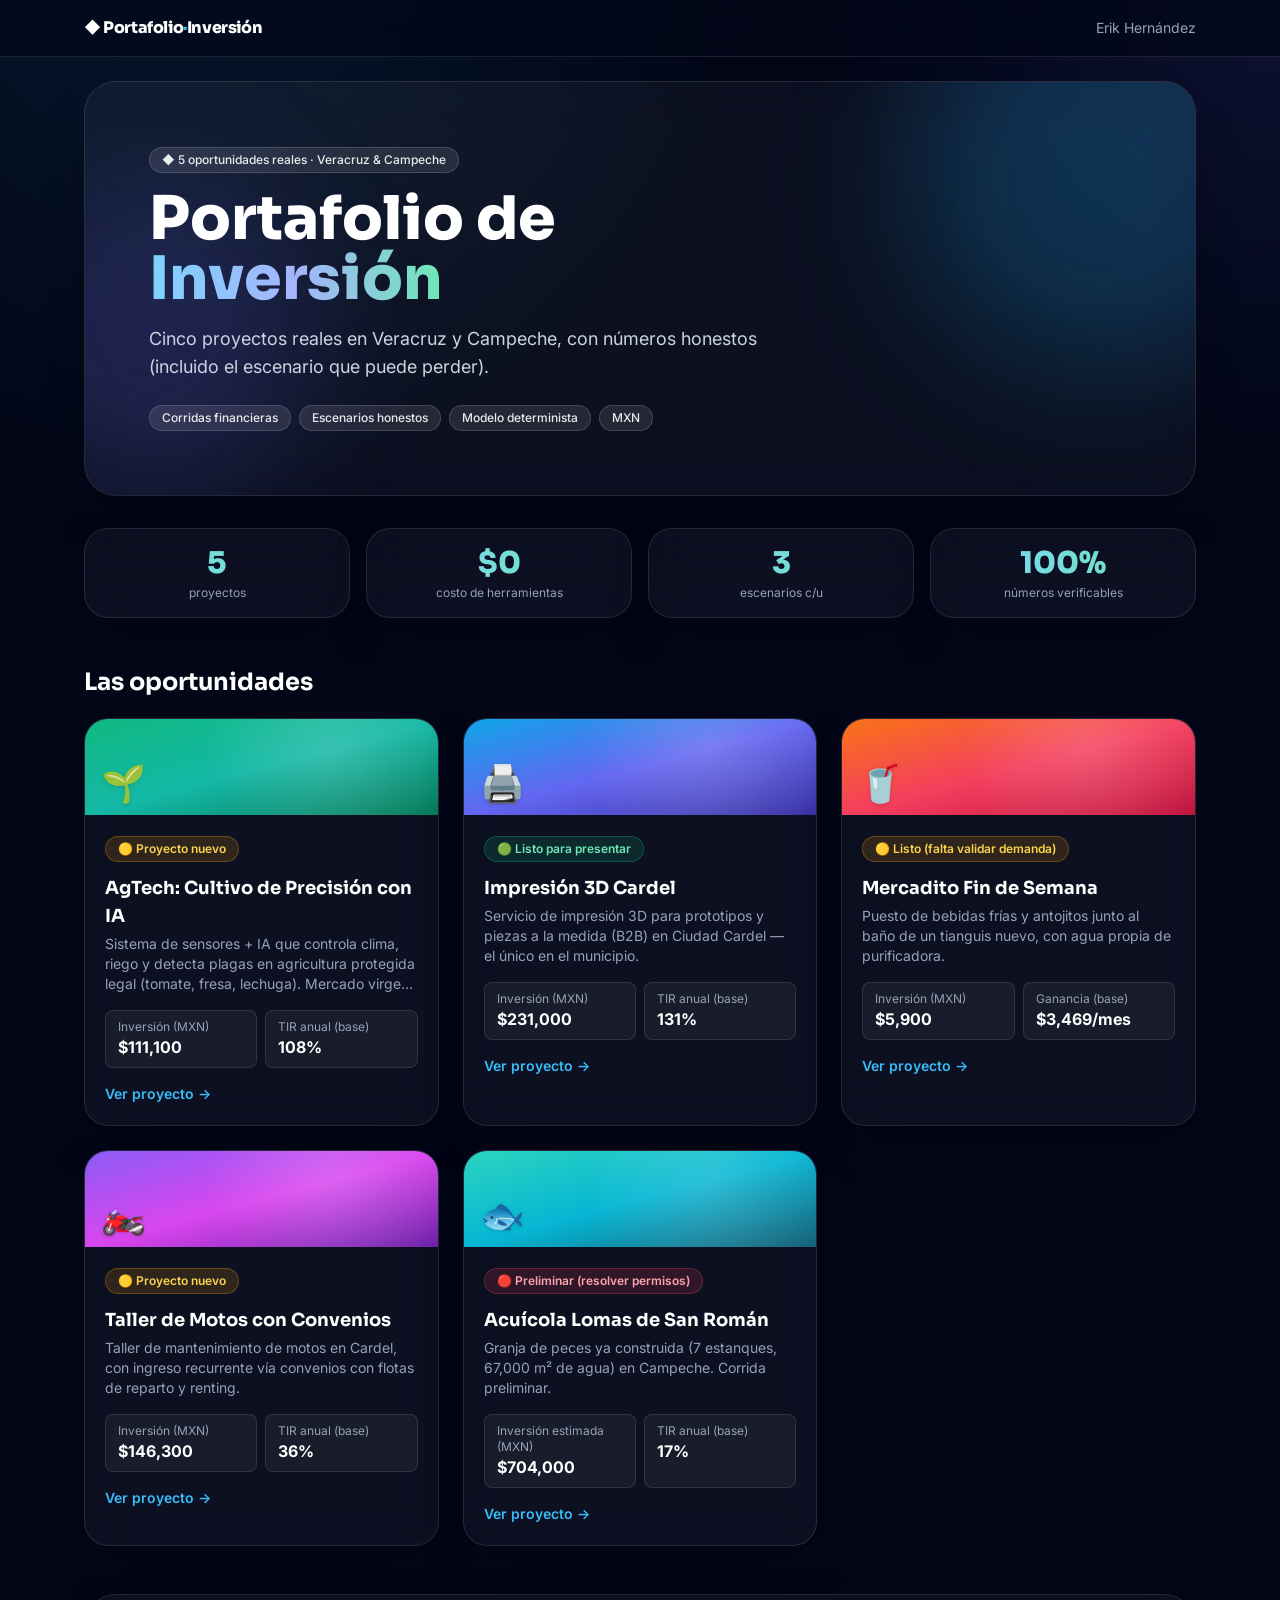
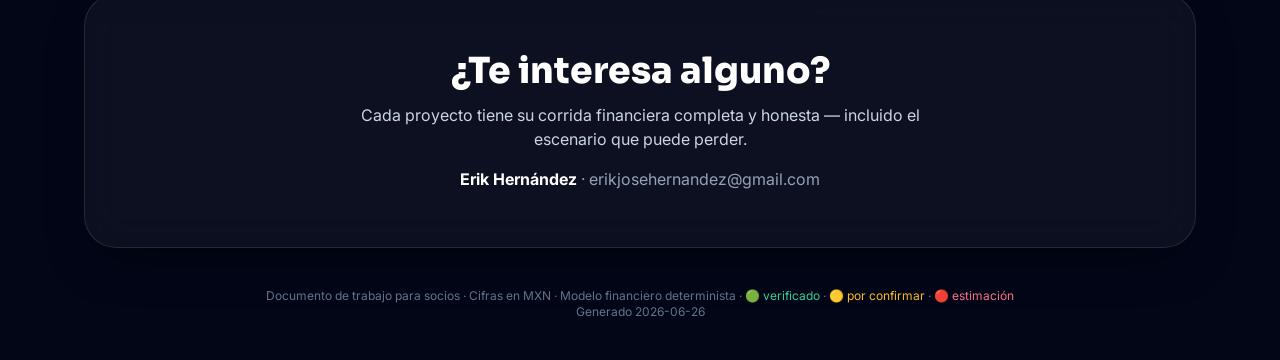
==== index.html @ 4c861d0f "Rediseño oscuro premium con Tailwind CSS: glassmorphism, gradientes, gráficas re-estilizadas Co-Auth" ====
<!DOCTYPE html><html lang="es"><head>
<meta charset="UTF-8"><meta name="viewport" content="width=device-width, initial-scale=1.0">
<title>Portafolio de Inversión · Erik Hernández</title><link rel="preconnect" href="https://fonts.googleapis.com"><link rel="preconnect" href="https://fonts.gstatic.com" crossorigin><link href="https://fonts.googleapis.com/css2?family=Inter:wght@400;500;600;700&family=Sora:wght@600;700;800&display=swap" rel="stylesheet">
<link rel="stylesheet" href="assets/tw.css">
</head><body class="min-h-screen"><header class="sticky top-0 z-30 backdrop-blur-xl bg-slate-950/70 border-b border-white/10">
  <div class="max-w-6xl mx-auto px-5 h-14 flex items-center justify-between">
    <a href="index.html" class="font-display font-extrabold text-white tracking-tight">◆ Portafolio<span class="text-sky-400">·</span>Inversión</a>
    <a href="index.html" class="text-sm text-slate-400 hover:text-white transition">Erik Hernández</a>
  </div></header><main class="max-w-6xl mx-auto px-5"><section class="relative overflow-hidden rounded-[2rem] mt-6 p-10 md:p-16 glass shadow-card">
  <div class="absolute -right-24 -top-24 w-96 h-96 rounded-full bg-sky-500/20 blur-3xl"></div>
  <div class="absolute -left-24 bottom-0 w-80 h-80 rounded-full bg-indigo-500/20 blur-3xl"></div>
  <div class="relative max-w-3xl">
    <span class="chip">◆ 5 oportunidades reales · Veracruz & Campeche</span>
    <h1 class="text-4xl md:text-6xl font-extrabold text-white mt-4 leading-[1.05]">Portafolio de<br>
      <span class="grad-text bg-gradient-to-r from-sky-300 via-indigo-300 to-emerald-300">Inversión</span></h1>
    <p class="text-slate-300 text-lg mt-4 max-w-2xl">Cinco proyectos reales en Veracruz y Campeche, con números honestos (incluido el escenario que puede perder).</p>
    <div class="mt-6 flex flex-wrap gap-2">
      <span class="chip">Corridas financieras</span><span class="chip">Escenarios honestos</span>
      <span class="chip">Modelo determinista</span><span class="chip">MXN</span></div>
  </div></section><div class="grid grid-cols-2 md:grid-cols-4 gap-4 mt-8">
  <div class="card px-5 py-4 text-center"><div class="text-3xl font-display font-extrabold grad-text bg-gradient-to-r from-sky-300 to-emerald-300">5</div><div class="text-xs text-slate-400 mt-1">proyectos</div></div><div class="card px-5 py-4 text-center"><div class="text-3xl font-display font-extrabold grad-text bg-gradient-to-r from-sky-300 to-emerald-300">$0</div><div class="text-xs text-slate-400 mt-1">costo de herramientas</div></div>
  <div class="card px-5 py-4 text-center"><div class="text-3xl font-display font-extrabold grad-text bg-gradient-to-r from-sky-300 to-emerald-300">3</div><div class="text-xs text-slate-400 mt-1">escenarios c/u</div></div><div class="card px-5 py-4 text-center"><div class="text-3xl font-display font-extrabold grad-text bg-gradient-to-r from-sky-300 to-emerald-300">100%</div><div class="text-xs text-slate-400 mt-1">números verificables</div></div></div><h2 class="text-2xl font-bold text-white mt-12 mb-5">Las oportunidades</h2><div class="grid md:grid-cols-2 lg:grid-cols-3 gap-6"><a href="html/agtech-cultivo-ia.html" class="group card overflow-hidden hover:-translate-y-1 hover:shadow-glow transition duration-200">
  <div class="h-24 bg-gradient-to-br from-emerald-500 via-teal-500 to-emerald-700 relative">
    <div class="absolute inset-0 opacity-30" style="background:radial-gradient(circle at 70% 30%,rgba(255,255,255,.5),transparent 50%)"></div>
    <div class="absolute bottom-3 left-4 text-4xl drop-shadow">🌱</div></div>
  <div class="p-5">
    <span class="badge b-yellow">🟡 Proyecto nuevo</span>
    <h3 class="text-lg font-bold text-white mt-3 group-hover:text-sky-300 transition">AgTech: Cultivo de Precisión con IA</h3>
    <p class="text-sm text-slate-400 mt-1 line-clamp-3">Sistema de sensores + IA que controla clima, riego y detecta plagas en agricultura protegida legal (tomate, fresa, lechuga). Mercado virgen en Veracruz.</p>
    <div class="grid grid-cols-2 gap-2 mt-4"><div class="rounded-lg bg-white/5 border border-white/10 px-3 py-2"><div class="text-xs text-slate-400">Inversión (MXN)</div><div class="font-bold text-white">$111,100</div></div><div class="rounded-lg bg-white/5 border border-white/10 px-3 py-2"><div class="text-xs text-slate-400">TIR anual (base)</div><div class="font-bold text-white">108%</div></div></div>
    <div class="mt-4 text-sky-400 text-sm font-semibold group-hover:translate-x-1 transition inline-block">Ver proyecto →</div>
  </div></a><a href="html/impresion-3d.html" class="group card overflow-hidden hover:-translate-y-1 hover:shadow-glow transition duration-200">
  <div class="h-24 bg-gradient-to-br from-sky-500 via-indigo-500 to-indigo-800 relative">
    <div class="absolute inset-0 opacity-30" style="background:radial-gradient(circle at 70% 30%,rgba(255,255,255,.5),transparent 50%)"></div>
    <div class="absolute bottom-3 left-4 text-4xl drop-shadow">🖨️</div></div>
  <div class="p-5">
    <span class="badge b-green">🟢 Listo para presentar</span>
    <h3 class="text-lg font-bold text-white mt-3 group-hover:text-sky-300 transition">Impresión 3D Cardel</h3>
    <p class="text-sm text-slate-400 mt-1 line-clamp-3">Servicio de impresión 3D para prototipos y piezas a la medida (B2B) en Ciudad Cardel — el único en el municipio.</p>
    <div class="grid grid-cols-2 gap-2 mt-4"><div class="rounded-lg bg-white/5 border border-white/10 px-3 py-2"><div class="text-xs text-slate-400">Inversión (MXN)</div><div class="font-bold text-white">$231,000</div></div><div class="rounded-lg bg-white/5 border border-white/10 px-3 py-2"><div class="text-xs text-slate-400">TIR anual (base)</div><div class="font-bold text-white">131%</div></div></div>
    <div class="mt-4 text-sky-400 text-sm font-semibold group-hover:translate-x-1 transition inline-block">Ver proyecto →</div>
  </div></a><a href="html/mercadito.html" class="group card overflow-hidden hover:-translate-y-1 hover:shadow-glow transition duration-200">
  <div class="h-24 bg-gradient-to-br from-orange-500 via-rose-500 to-rose-700 relative">
    <div class="absolute inset-0 opacity-30" style="background:radial-gradient(circle at 70% 30%,rgba(255,255,255,.5),transparent 50%)"></div>
    <div class="absolute bottom-3 left-4 text-4xl drop-shadow">🥤</div></div>
  <div class="p-5">
    <span class="badge b-yellow">🟡 Listo (falta validar demanda)</span>
    <h3 class="text-lg font-bold text-white mt-3 group-hover:text-sky-300 transition">Mercadito Fin de Semana</h3>
    <p class="text-sm text-slate-400 mt-1 line-clamp-3">Puesto de bebidas frías y antojitos junto al baño de un tianguis nuevo, con agua propia de purificadora.</p>
    <div class="grid grid-cols-2 gap-2 mt-4"><div class="rounded-lg bg-white/5 border border-white/10 px-3 py-2"><div class="text-xs text-slate-400">Inversión (MXN)</div><div class="font-bold text-white">$5,900</div></div><div class="rounded-lg bg-white/5 border border-white/10 px-3 py-2"><div class="text-xs text-slate-400">Ganancia (base)</div><div class="font-bold text-white">$3,469/mes</div></div></div>
    <div class="mt-4 text-sky-400 text-sm font-semibold group-hover:translate-x-1 transition inline-block">Ver proyecto →</div>
  </div></a><a href="html/taller-motos.html" class="group card overflow-hidden hover:-translate-y-1 hover:shadow-glow transition duration-200">
  <div class="h-24 bg-gradient-to-br from-violet-500 via-fuchsia-500 to-purple-800 relative">
    <div class="absolute inset-0 opacity-30" style="background:radial-gradient(circle at 70% 30%,rgba(255,255,255,.5),transparent 50%)"></div>
    <div class="absolute bottom-3 left-4 text-4xl drop-shadow">🏍️</div></div>
  <div class="p-5">
    <span class="badge b-yellow">🟡 Proyecto nuevo</span>
    <h3 class="text-lg font-bold text-white mt-3 group-hover:text-sky-300 transition">Taller de Motos con Convenios</h3>
    <p class="text-sm text-slate-400 mt-1 line-clamp-3">Taller de mantenimiento de motos en Cardel, con ingreso recurrente vía convenios con flotas de reparto y renting.</p>
    <div class="grid grid-cols-2 gap-2 mt-4"><div class="rounded-lg bg-white/5 border border-white/10 px-3 py-2"><div class="text-xs text-slate-400">Inversión (MXN)</div><div class="font-bold text-white">$146,300</div></div><div class="rounded-lg bg-white/5 border border-white/10 px-3 py-2"><div class="text-xs text-slate-400">TIR anual (base)</div><div class="font-bold text-white">36%</div></div></div>
    <div class="mt-4 text-sky-400 text-sm font-semibold group-hover:translate-x-1 transition inline-block">Ver proyecto →</div>
  </div></a><a href="html/acuicola.html" class="group card overflow-hidden hover:-translate-y-1 hover:shadow-glow transition duration-200">
  <div class="h-24 bg-gradient-to-br from-teal-400 via-cyan-500 to-cyan-800 relative">
    <div class="absolute inset-0 opacity-30" style="background:radial-gradient(circle at 70% 30%,rgba(255,255,255,.5),transparent 50%)"></div>
    <div class="absolute bottom-3 left-4 text-4xl drop-shadow">🐟</div></div>
  <div class="p-5">
    <span class="badge b-red">🔴 Preliminar (resolver permisos)</span>
    <h3 class="text-lg font-bold text-white mt-3 group-hover:text-sky-300 transition">Acuícola Lomas de San Román</h3>
    <p class="text-sm text-slate-400 mt-1 line-clamp-3">Granja de peces ya construida (7 estanques, 67,000 m² de agua) en Campeche. Corrida preliminar.</p>
    <div class="grid grid-cols-2 gap-2 mt-4"><div class="rounded-lg bg-white/5 border border-white/10 px-3 py-2"><div class="text-xs text-slate-400">Inversión estimada (MXN)</div><div class="font-bold text-white">$704,000</div></div><div class="rounded-lg bg-white/5 border border-white/10 px-3 py-2"><div class="text-xs text-slate-400">TIR anual (base)</div><div class="font-bold text-white">17%</div></div></div>
    <div class="mt-4 text-sky-400 text-sm font-semibold group-hover:translate-x-1 transition inline-block">Ver proyecto →</div>
  </div></a></div><section class="rounded-[2rem] mt-12 p-10 md:p-14 text-center glass shadow-card">
  <h2 class="text-2xl md:text-4xl font-extrabold text-white">¿Te interesa alguno?</h2>
  <p class="text-slate-300 mt-3 max-w-xl mx-auto">Cada proyecto tiene su corrida financiera completa y honesta — incluido el escenario que puede perder.</p>
  <p class="text-slate-400 mt-4"><b class="text-white">Erik Hernández</b> · erikjosehernandez@gmail.com</p></section></main><footer class="max-w-6xl mx-auto px-5 py-10 text-center text-xs text-slate-500">
  Documento de trabajo para socios · Cifras en MXN · Modelo financiero determinista ·
  <span class="text-emerald-400">🟢 verificado</span> · <span class="text-amber-400">🟡 por confirmar</span> ·
  <span class="text-rose-400">🔴 estimación</span><br>Generado 2026-06-26</footer></body></html>
---- assets/tw.css ----
*,:after,:before{--tw-border-spacing-x:0;--tw-border-spacing-y:0;--tw-translate-x:0;--tw-translate-y:0;--tw-rotate:0;--tw-skew-x:0;--tw-skew-y:0;--tw-scale-x:1;--tw-scale-y:1;--tw-pan-x: ;--tw-pan-y: ;--tw-pinch-zoom: ;--tw-scroll-snap-strictness:proximity;--tw-gradient-from-position: ;--tw-gradient-via-position: ;--tw-gradient-to-position: ;--tw-ordinal: ;--tw-slashed-zero: ;--tw-numeric-figure: ;--tw-numeric-spacing: ;--tw-numeric-fraction: ;--tw-ring-inset: ;--tw-ring-offset-width:0px;--tw-ring-offset-color:#fff;--tw-ring-color:rgba(59,130,246,.5);--tw-ring-offset-shadow:0 0 #0000;--tw-ring-shadow:0 0 #0000;--tw-shadow:0 0 #0000;--tw-shadow-colored:0 0 #0000;--tw-blur: ;--tw-brightness: ;--tw-contrast: ;--tw-grayscale: ;--tw-hue-rotate: ;--tw-invert: ;--tw-saturate: ;--tw-sepia: ;--tw-drop-shadow: ;--tw-backdrop-blur: ;--tw-backdrop-brightness: ;--tw-backdrop-contrast: ;--tw-backdrop-grayscale: ;--tw-backdrop-hue-rotate: ;--tw-backdrop-invert: ;--tw-backdrop-opacity: ;--tw-backdrop-saturate: ;--tw-backdrop-sepia: ;--tw-contain-size: ;--tw-contain-layout: ;--tw-contain-paint: ;--tw-contain-style: }::backdrop{--tw-border-spacing-x:0;--tw-border-spacing-y:0;--tw-translate-x:0;--tw-translate-y:0;--tw-rotate:0;--tw-skew-x:0;--tw-skew-y:0;--tw-scale-x:1;--tw-scale-y:1;--tw-pan-x: ;--tw-pan-y: ;--tw-pinch-zoom: ;--tw-scroll-snap-strictness:proximity;--tw-gradient-from-position: ;--tw-gradient-via-position: ;--tw-gradient-to-position: ;--tw-ordinal: ;--tw-slashed-zero: ;--tw-numeric-figure: ;--tw-numeric-spacing: ;--tw-numeric-fraction: ;--tw-ring-inset: ;--tw-ring-offset-width:0px;--tw-ring-offset-color:#fff;--tw-ring-color:rgba(59,130,246,.5);--tw-ring-offset-shadow:0 0 #0000;--tw-ring-shadow:0 0 #0000;--tw-shadow:0 0 #0000;--tw-shadow-colored:0 0 #0000;--tw-blur: ;--tw-brightness: ;--tw-contrast: ;--tw-grayscale: ;--tw-hue-rotate: ;--tw-invert: ;--tw-saturate: ;--tw-sepia: ;--tw-drop-shadow: ;--tw-backdrop-blur: ;--tw-backdrop-brightness: ;--tw-backdrop-contrast: ;--tw-backdrop-grayscale: ;--tw-backdrop-hue-rotate: ;--tw-backdrop-invert: ;--tw-backdrop-opacity: ;--tw-backdrop-saturate: ;--tw-backdrop-sepia: ;--tw-contain-size: ;--tw-contain-layout: ;--tw-contain-paint: ;--tw-contain-style: }/*! tailwindcss v3.4.17 | MIT License | https://tailwindcss.com*/*,:after,:before{box-sizing:border-box;border:0 solid #e5e7eb}:after,:before{--tw-content:""}:host,html{line-height:1.5;-webkit-text-size-adjust:100%;-moz-tab-size:4;-o-tab-size:4;tab-size:4;font-family:Inter,system-ui,sans-serif;font-feature-settings:normal;font-variation-settings:normal;-webkit-tap-highlight-color:transparent}body{margin:0;line-height:inherit}hr{height:0;color:inherit;border-top-width:1px}abbr:where([title]){-webkit-text-decoration:underline dotted;text-decoration:underline dotted}h1,h2,h3,h4,h5,h6{font-size:inherit;font-weight:inherit}a{color:inherit;text-decoration:inherit}b,strong{font-weight:bolder}code,kbd,pre,samp{font-family:ui-monospace,SFMono-Regular,Menlo,Monaco,Consolas,Liberation Mono,Courier New,monospace;font-feature-settings:normal;font-variation-settings:normal;font-size:1em}small{font-size:80%}sub,sup{font-size:75%;line-height:0;position:relative;vertical-align:baseline}sub{bottom:-.25em}sup{top:-.5em}table{text-indent:0;border-color:inherit;border-collapse:collapse}button,input,optgroup,select,textarea{font-family:inherit;font-feature-settings:inherit;font-variation-settings:inherit;font-size:100%;font-weight:inherit;line-height:inherit;letter-spacing:inherit;color:inherit;margin:0;padding:0}button,select{text-transform:none}button,input:where([type=button]),input:where([type=reset]),input:where([type=submit]){-webkit-appearance:button;background-color:transparent;background-image:none}:-moz-focusring{outline:auto}:-moz-ui-invalid{box-shadow:none}progress{vertical-align:baseline}::-webkit-inner-spin-button,::-webkit-outer-spin-button{height:auto}[type=search]{-webkit-appearance:textfield;outline-offset:-2px}::-webkit-search-decoration{-webkit-appearance:none}::-webkit-file-upload-button{-webkit-appearance:button;font:inherit}summary{display:list-item}blockquote,dd,dl,figure,h1,h2,h3,h4,h5,h6,hr,p,pre{margin:0}fieldset{margin:0}fieldset,legend{padding:0}menu,ol,ul{list-style:none;margin:0;padding:0}dialog{padding:0}textarea{resize:vertical}input::-moz-placeholder,textarea::-moz-placeholder{opacity:1;color:#9ca3af}input::placeholder,textarea::placeholder{opacity:1;color:#9ca3af}[role=button],button{cursor:pointer}:disabled{cursor:default}audio,canvas,embed,iframe,img,object,svg,video{display:block;vertical-align:middle}img,video{max-width:100%;height:auto}[hidden]:where(:not([hidden=until-found])){display:none}html{scroll-behavior:smooth}body{--tw-bg-opacity:1;background-color:rgb(2 6 23/var(--tw-bg-opacity,1));color:rgb(203 213 225/var(--tw-text-opacity,1));-webkit-font-smoothing:antialiased;-moz-osx-font-smoothing:grayscale;background-image:radial-gradient(60rem 60rem at 15% -10%,rgba(56,189,248,.1),transparent 60%),radial-gradient(50rem 50rem at 100% 0,rgba(99,102,241,.12),transparent 55%);background-attachment:fixed}body,h1,h2,h3,h4{--tw-text-opacity:1}h1,h2,h3,h4{font-family:Sora,Inter,sans-serif;color:rgb(255 255 255/var(--tw-text-opacity,1))}::-moz-selection{background-color:rgba(14,165,233,.3)}::selection{background-color:rgba(14,165,233,.3)}.card,.glass{background-color:hsla(0,0%,100%,.045);border:1px solid hsla(0,0%,100%,.1);-webkit-backdrop-filter:blur(22px);backdrop-filter:blur(22px)}.card{border-radius:1.5rem;box-shadow:0 20px 50px -20px rgba(0,0,0,.55)}.grad-text{-webkit-background-clip:text;background-clip:text;color:transparent}.badge{display:inline-flex;align-items:center;gap:.25rem;border-radius:9999px;border-width:1px;padding:.25rem .75rem;font-size:.75rem;line-height:1rem;font-weight:600}.b-green{border-color:rgba(16,185,129,.3);background-color:rgba(16,185,129,.15);--tw-text-opacity:1;color:rgb(110 231 183/var(--tw-text-opacity,1))}.b-yellow{border-color:rgba(245,158,11,.3);background-color:rgba(245,158,11,.15);--tw-text-opacity:1;color:rgb(252 211 77/var(--tw-text-opacity,1))}.b-red{border-color:rgba(244,63,94,.3);background-color:rgba(244,63,94,.15);--tw-text-opacity:1;color:rgb(253 164 175/var(--tw-text-opacity,1))}.chip{display:inline-flex;align-items:center;border-radius:9999px;border-width:1px;border-color:hsla(0,0%,100%,.15);background-color:hsla(0,0%,100%,.1);padding:.25rem .75rem;font-size:.75rem;line-height:1rem;font-weight:500;color:hsla(0,0%,100%,.9)}.btn{display:inline-flex;align-items:center;gap:.5rem;border-radius:.75rem;padding:.75rem 1.25rem;font-weight:600;transition-property:color,background-color,border-color,text-decoration-color,fill,stroke,opacity,box-shadow,transform,filter,-webkit-backdrop-filter;transition-property:color,background-color,border-color,text-decoration-color,fill,stroke,opacity,box-shadow,transform,filter,backdrop-filter;transition-property:color,background-color,border-color,text-decoration-color,fill,stroke,opacity,box-shadow,transform,filter,backdrop-filter,-webkit-backdrop-filter;transition-timing-function:cubic-bezier(.4,0,.2,1);transition-duration:.15s}.ptable{width:100%;border-collapse:collapse;font-size:.875rem;line-height:1.25rem}.ptable th{border-bottom-width:1px;border-color:hsla(0,0%,100%,.1);padding:.625rem .75rem;text-align:left;font-weight:600;color:rgba(125,211,252,.8)}.ptable td{border-bottom-width:1px;border-color:hsla(0,0%,100%,.05);padding:.625rem .75rem}.ptable tr:last-child td{border-bottom-width:0}.num{text-align:right;--tw-numeric-spacing:tabular-nums;font-variant-numeric:var(--tw-ordinal) var(--tw-slashed-zero) var(--tw-numeric-figure) var(--tw-numeric-spacing) var(--tw-numeric-fraction)}.rlist li{position:relative;border-bottom:1px;border-color:hsla(0,0%,100%,.1);border-style:dashed;padding-top:.625rem;padding-bottom:.625rem;padding-left:1.5rem}.rlist li:last-child{border-bottom-width:0}.rlist li:before{content:"▸";position:absolute;left:.25rem;font-weight:700;--tw-text-opacity:1;color:rgb(56 189 248/var(--tw-text-opacity,1))}.absolute{position:absolute}.relative{position:relative}.sticky{position:sticky}.inset-0{inset:0}.-left-24{left:-6rem}.-right-16{right:-4rem}.-right-24{right:-6rem}.-top-16{top:-4rem}.-top-24{top:-6rem}.-top-3{top:-.75rem}.bottom-0{bottom:0}.bottom-3{bottom:.75rem}.left-4{left:1rem}.left-5{left:1.25rem}.top-0{top:0}.z-10{z-index:10}.z-30{z-index:30}.mx-auto{margin-left:auto;margin-right:auto}.-mt-6{margin-top:-1.5rem}.mb-2{margin-bottom:.5rem}.mb-5{margin-bottom:1.25rem}.mr-1{margin-right:.25rem}.mt-1{margin-top:.25rem}.mt-12{margin-top:3rem}.mt-2{margin-top:.5rem}.mt-3{margin-top:.75rem}.mt-4{margin-top:1rem}.mt-5{margin-top:1.25rem}.mt-6{margin-top:1.5rem}.mt-8{margin-top:2rem}.line-clamp-3{overflow:hidden;display:-webkit-box;-webkit-box-orient:vertical;-webkit-line-clamp:3}.inline-block{display:inline-block}.flex{display:flex}.table{display:table}.grid{display:grid}.h-1{height:.25rem}.h-1\.5{height:.375rem}.h-14{height:3.5rem}.h-24{height:6rem}.h-6{height:1.5rem}.h-72{height:18rem}.h-8{height:2rem}.h-80{height:20rem}.h-96{height:24rem}.h-auto{height:auto}.min-h-screen{min-height:100vh}.w-1\.5{width:.375rem}.w-3\.5{width:.875rem}.w-72{width:18rem}.w-8{width:2rem}.w-80{width:20rem}.w-96{width:24rem}.w-full{width:100%}.max-w-2xl{max-width:42rem}.max-w-3xl{max-width:48rem}.max-w-5xl{max-width:64rem}.max-w-6xl{max-width:72rem}.max-w-xl{max-width:36rem}@keyframes fadeup{0%{opacity:0;transform:translateY(14px)}to{opacity:1;transform:translateY(0)}}.animate-fadeup{animation:fadeup .6s ease-out both}@keyframes floaty{0%,to{transform:translateY(0)}50%{transform:translateY(-6px)}}.animate-floaty{animation:floaty 6s ease-in-out infinite}.grid-cols-2{grid-template-columns:repeat(2,minmax(0,1fr))}.flex-col{flex-direction:column}.flex-wrap{flex-wrap:wrap}.place-items-center{place-items:center}.items-end{align-items:flex-end}.items-center{align-items:center}.justify-between{justify-content:space-between}.gap-2{gap:.5rem}.gap-3{gap:.75rem}.gap-4{gap:1rem}.gap-5{gap:1.25rem}.gap-6{gap:1.5rem}.space-y-1>:not([hidden])~:not([hidden]){--tw-space-y-reverse:0;margin-top:calc(.25rem*(1 - var(--tw-space-y-reverse)));margin-bottom:calc(.25rem*var(--tw-space-y-reverse))}.overflow-hidden{overflow:hidden}.overflow-x-auto{overflow-x:auto}.rounded{border-radius:.25rem}.rounded-2xl{border-radius:1rem}.rounded-3xl{border-radius:1.5rem}.rounded-\[2rem\]{border-radius:2rem}.rounded-full{border-radius:9999px}.rounded-lg{border-radius:.5rem}.rounded-xl{border-radius:.75rem}.border{border-width:1px}.border-2{border-width:2px}.border-b{border-bottom-width:1px}.border-cyan-400\/60{border-color:rgba(34,211,238,.6)}.border-emerald-500\/25{border-color:rgba(16,185,129,.25)}.border-white\/10{border-color:hsla(0,0%,100%,.1)}.bg-cyan-400\/10{background-color:rgba(34,211,238,.1)}.bg-emerald-500\/10{background-color:rgba(16,185,129,.1)}.bg-indigo-500\/20{background-color:rgba(99,102,241,.2)}.bg-sky-400{--tw-bg-opacity:1;background-color:rgb(56 189 248/var(--tw-bg-opacity,1))}.bg-sky-500{--tw-bg-opacity:1;background-color:rgb(14 165 233/var(--tw-bg-opacity,1))}.bg-sky-500\/20{background-color:rgba(14,165,233,.2)}.bg-slate-950\/70{background-color:rgba(2,6,23,.7)}.bg-white{--tw-bg-opacity:1;background-color:rgb(255 255 255/var(--tw-bg-opacity,1))}.bg-white\/15{background-color:hsla(0,0%,100%,.15)}.bg-white\/5{background-color:hsla(0,0%,100%,.05)}.bg-gradient-to-br{background-image:linear-gradient(to bottom right,var(--tw-gradient-stops))}.bg-gradient-to-r{background-image:linear-gradient(to right,var(--tw-gradient-stops))}.from-emerald-500{--tw-gradient-from:#10b981 var(--tw-gradient-from-position);--tw-gradient-to:rgba(16,185,129,0) var(--tw-gradient-to-position);--tw-gradient-stops:var(--tw-gradient-from),var(--tw-gradient-to)}.from-orange-500{--tw-gradient-from:#f97316 var(--tw-gradient-from-position);--tw-gradient-to:rgba(249,115,22,0) var(--tw-gradient-to-position);--tw-gradient-stops:var(--tw-gradient-from),var(--tw-gradient-to)}.from-sky-300{--tw-gradient-from:#7dd3fc var(--tw-gradient-from-position);--tw-gradient-to:rgba(125,211,252,0) var(--tw-gradient-to-position);--tw-gradient-stops:var(--tw-gradient-from),var(--tw-gradient-to)}.from-sky-500{--tw-gradient-from:#0ea5e9 var(--tw-gradient-from-position);--tw-gradient-to:rgba(14,165,233,0) var(--tw-gradient-to-position);--tw-gradient-stops:var(--tw-gradient-from),var(--tw-gradient-to)}.from-teal-400{--tw-gradient-from:#2dd4bf var(--tw-gradient-from-position);--tw-gradient-to:rgba(45,212,191,0) var(--tw-gradient-to-position);--tw-gradient-stops:var(--tw-gradient-from),var(--tw-gradient-to)}.from-violet-500{--tw-gradient-from:#8b5cf6 var(--tw-gradient-from-position);--tw-gradient-to:rgba(139,92,246,0) var(--tw-gradient-to-position);--tw-gradient-stops:var(--tw-gradient-from),var(--tw-gradient-to)}.from-white{--tw-gradient-from:#fff var(--tw-gradient-from-position);--tw-gradient-to:hsla(0,0%,100%,0) var(--tw-gradient-to-position);--tw-gradient-stops:var(--tw-gradient-from),var(--tw-gradient-to)}.via-cyan-500{--tw-gradient-to:rgba(6,182,212,0) var(--tw-gradient-to-position);--tw-gradient-stops:var(--tw-gradient-from),#06b6d4 var(--tw-gradient-via-position),var(--tw-gradient-to)}.via-fuchsia-500{--tw-gradient-to:rgba(217,70,239,0) var(--tw-gradient-to-position);--tw-gradient-stops:var(--tw-gradient-from),#d946ef var(--tw-gradient-via-position),var(--tw-gradient-to)}.via-indigo-300{--tw-gradient-to:rgba(165,180,252,0) var(--tw-gradient-to-position);--tw-gradient-stops:var(--tw-gradient-from),#a5b4fc var(--tw-gradient-via-position),var(--tw-gradient-to)}.via-indigo-500{--tw-gradient-to:rgba(99,102,241,0) var(--tw-gradient-to-position);--tw-gradient-stops:var(--tw-gradient-from),#6366f1 var(--tw-gradient-via-position),var(--tw-gradient-to)}.via-rose-500{--tw-gradient-to:rgba(244,63,94,0) var(--tw-gradient-to-position);--tw-gradient-stops:var(--tw-gradient-from),#f43f5e var(--tw-gradient-via-position),var(--tw-gradient-to)}.via-teal-500{--tw-gradient-to:rgba(20,184,166,0) var(--tw-gradient-to-position);--tw-gradient-stops:var(--tw-gradient-from),#14b8a6 var(--tw-gradient-via-position),var(--tw-gradient-to)}.to-cyan-800{--tw-gradient-to:#155e75 var(--tw-gradient-to-position)}.to-emerald-300{--tw-gradient-to:#6ee7b7 var(--tw-gradient-to-position)}.to-emerald-700{--tw-gradient-to:#047857 var(--tw-gradient-to-position)}.to-indigo-800{--tw-gradient-to:#3730a3 var(--tw-gradient-to-position)}.to-purple-800{--tw-gradient-to:#6b21a8 var(--tw-gradient-to-position)}.to-rose-700{--tw-gradient-to:#be123c var(--tw-gradient-to-position)}.to-slate-400{--tw-gradient-to:#94a3b8 var(--tw-gradient-to-position)}.p-10{padding:2.5rem}.p-4{padding:1rem}.p-5{padding:1.25rem}.p-6{padding:1.5rem}.p-8{padding:2rem}.px-1{padding-left:.25rem;padding-right:.25rem}.px-3{padding-left:.75rem;padding-right:.75rem}.px-5{padding-left:1.25rem;padding-right:1.25rem}.py-10{padding-top:2.5rem;padding-bottom:2.5rem}.py-2{padding-top:.5rem;padding-bottom:.5rem}.py-4{padding-top:1rem;padding-bottom:1rem}.pb-16{padding-bottom:4rem}.pt-7{padding-top:1.75rem}.text-center{text-align:center}.align-middle{vertical-align:middle}.font-display{font-family:Sora,Inter,sans-serif}.text-2xl{font-size:1.5rem;line-height:2rem}.text-3xl{font-size:1.875rem;line-height:2.25rem}.text-4xl{font-size:2.25rem;line-height:2.5rem}.text-\[10px\]{font-size:10px}.text-lg{font-size:1.125rem;line-height:1.75rem}.text-sm{font-size:.875rem;line-height:1.25rem}.text-xl{font-size:1.25rem;line-height:1.75rem}.text-xs{font-size:.75rem;line-height:1rem}.font-bold{font-weight:700}.font-extrabold{font-weight:800}.font-semibold{font-weight:600}.uppercase{text-transform:uppercase}.leading-\[1\.05\]{line-height:1.05}.leading-relaxed{line-height:1.625}.leading-tight{line-height:1.25}.tracking-\[\.18em\]{letter-spacing:.18em}.tracking-tight{letter-spacing:-.025em}.text-amber-400{--tw-text-opacity:1;color:rgb(251 191 36/var(--tw-text-opacity,1))}.text-cyan-200{--tw-text-opacity:1;color:rgb(165 243 252/var(--tw-text-opacity,1))}.text-cyan-300{--tw-text-opacity:1;color:rgb(103 232 249/var(--tw-text-opacity,1))}.text-emerald-200{--tw-text-opacity:1;color:rgb(167 243 208/var(--tw-text-opacity,1))}.text-emerald-400{--tw-text-opacity:1;color:rgb(52 211 153/var(--tw-text-opacity,1))}.text-rose-400{--tw-text-opacity:1;color:rgb(251 113 133/var(--tw-text-opacity,1))}.text-sky-400{--tw-text-opacity:1;color:rgb(56 189 248/var(--tw-text-opacity,1))}.text-slate-200{--tw-text-opacity:1;color:rgb(226 232 240/var(--tw-text-opacity,1))}.text-slate-300{--tw-text-opacity:1;color:rgb(203 213 225/var(--tw-text-opacity,1))}.text-slate-400{--tw-text-opacity:1;color:rgb(148 163 184/var(--tw-text-opacity,1))}.text-slate-500{--tw-text-opacity:1;color:rgb(100 116 139/var(--tw-text-opacity,1))}.text-slate-900{--tw-text-opacity:1;color:rgb(15 23 42/var(--tw-text-opacity,1))}.text-white{--tw-text-opacity:1;color:rgb(255 255 255/var(--tw-text-opacity,1))}.text-white\/80{color:hsla(0,0%,100%,.8)}.text-white\/90{color:hsla(0,0%,100%,.9)}.opacity-30{opacity:.3}.opacity-80{opacity:.8}.shadow-card{--tw-shadow:0 20px 50px -20px rgba(0,0,0,.6);--tw-shadow-colored:0 20px 50px -20px var(--tw-shadow-color)}.shadow-card,.shadow-glow{box-shadow:var(--tw-ring-offset-shadow,0 0 #0000),var(--tw-ring-shadow,0 0 #0000),var(--tw-shadow)}.shadow-glow{--tw-shadow:0 0 50px -12px rgba(56,189,248,.45);--tw-shadow-colored:0 0 50px -12px var(--tw-shadow-color)}.blur-2xl{--tw-blur:blur(40px)}.blur-2xl,.blur-3xl{filter:var(--tw-blur) var(--tw-brightness) var(--tw-contrast) var(--tw-grayscale) var(--tw-hue-rotate) var(--tw-invert) var(--tw-saturate) var(--tw-sepia) var(--tw-drop-shadow)}.blur-3xl{--tw-blur:blur(64px)}.drop-shadow{--tw-drop-shadow:drop-shadow(0 1px 2px rgba(0,0,0,.1)) drop-shadow(0 1px 1px rgba(0,0,0,.06));filter:var(--tw-blur) var(--tw-brightness) var(--tw-contrast) var(--tw-grayscale) var(--tw-hue-rotate) var(--tw-invert) var(--tw-saturate) var(--tw-sepia) var(--tw-drop-shadow)}.backdrop-blur-xl{--tw-backdrop-blur:blur(24px);-webkit-backdrop-filter:var(--tw-backdrop-blur) var(--tw-backdrop-brightness) var(--tw-backdrop-contrast) var(--tw-backdrop-grayscale) var(--tw-backdrop-hue-rotate) var(--tw-backdrop-invert) var(--tw-backdrop-opacity) var(--tw-backdrop-saturate) var(--tw-backdrop-sepia);backdrop-filter:var(--tw-backdrop-blur) var(--tw-backdrop-brightness) var(--tw-backdrop-contrast) var(--tw-backdrop-grayscale) var(--tw-backdrop-hue-rotate) var(--tw-backdrop-invert) var(--tw-backdrop-opacity) var(--tw-backdrop-saturate) var(--tw-backdrop-sepia)}.transition{transition-property:color,background-color,border-color,text-decoration-color,fill,stroke,opacity,box-shadow,transform,filter,-webkit-backdrop-filter;transition-property:color,background-color,border-color,text-decoration-color,fill,stroke,opacity,box-shadow,transform,filter,backdrop-filter;transition-property:color,background-color,border-color,text-decoration-color,fill,stroke,opacity,box-shadow,transform,filter,backdrop-filter,-webkit-backdrop-filter;transition-timing-function:cubic-bezier(.4,0,.2,1);transition-duration:.15s}.duration-200{transition-duration:.2s}.hover\:-translate-y-1:hover{--tw-translate-y:-0.25rem;transform:translate(var(--tw-translate-x),var(--tw-translate-y)) rotate(var(--tw-rotate)) skewX(var(--tw-skew-x)) skewY(var(--tw-skew-y)) scaleX(var(--tw-scale-x)) scaleY(var(--tw-scale-y))}.hover\:text-white:hover{--tw-text-opacity:1;color:rgb(255 255 255/var(--tw-text-opacity,1))}.hover\:opacity-90:hover{opacity:.9}.hover\:shadow-glow:hover{--tw-shadow:0 0 50px -12px rgba(56,189,248,.45);--tw-shadow-colored:0 0 50px -12px var(--tw-shadow-color);box-shadow:var(--tw-ring-offset-shadow,0 0 #0000),var(--tw-ring-shadow,0 0 #0000),var(--tw-shadow)}.group:hover .group-hover\:translate-x-1{--tw-translate-x:0.25rem;transform:translate(var(--tw-translate-x),var(--tw-translate-y)) rotate(var(--tw-rotate)) skewX(var(--tw-skew-x)) skewY(var(--tw-skew-y)) scaleX(var(--tw-scale-x)) scaleY(var(--tw-scale-y))}.group:hover .group-hover\:text-sky-300{--tw-text-opacity:1;color:rgb(125 211 252/var(--tw-text-opacity,1))}@media (min-width:640px){.sm\:grid-cols-3{grid-template-columns:repeat(3,minmax(0,1fr))}}@media (min-width:768px){.md\:grid-cols-2{grid-template-columns:repeat(2,minmax(0,1fr))}.md\:grid-cols-4{grid-template-columns:repeat(4,minmax(0,1fr))}.md\:p-10{padding:2.5rem}.md\:p-12{padding:3rem}.md\:p-14{padding:3.5rem}.md\:p-16{padding:4rem}.md\:p-8{padding:2rem}.md\:text-2xl{font-size:1.5rem;line-height:2rem}.md\:text-3xl{font-size:1.875rem;line-height:2.25rem}.md\:text-4xl{font-size:2.25rem;line-height:2.5rem}.md\:text-5xl{font-size:3rem;line-height:1}.md\:text-6xl{font-size:3.75rem;line-height:1}}@media (min-width:1024px){.lg\:w-1\/2{width:50%}.lg\:grid-cols-3{grid-template-columns:repeat(3,minmax(0,1fr))}.lg\:grid-cols-4{grid-template-columns:repeat(4,minmax(0,1fr))}.lg\:flex-row{flex-direction:row}}
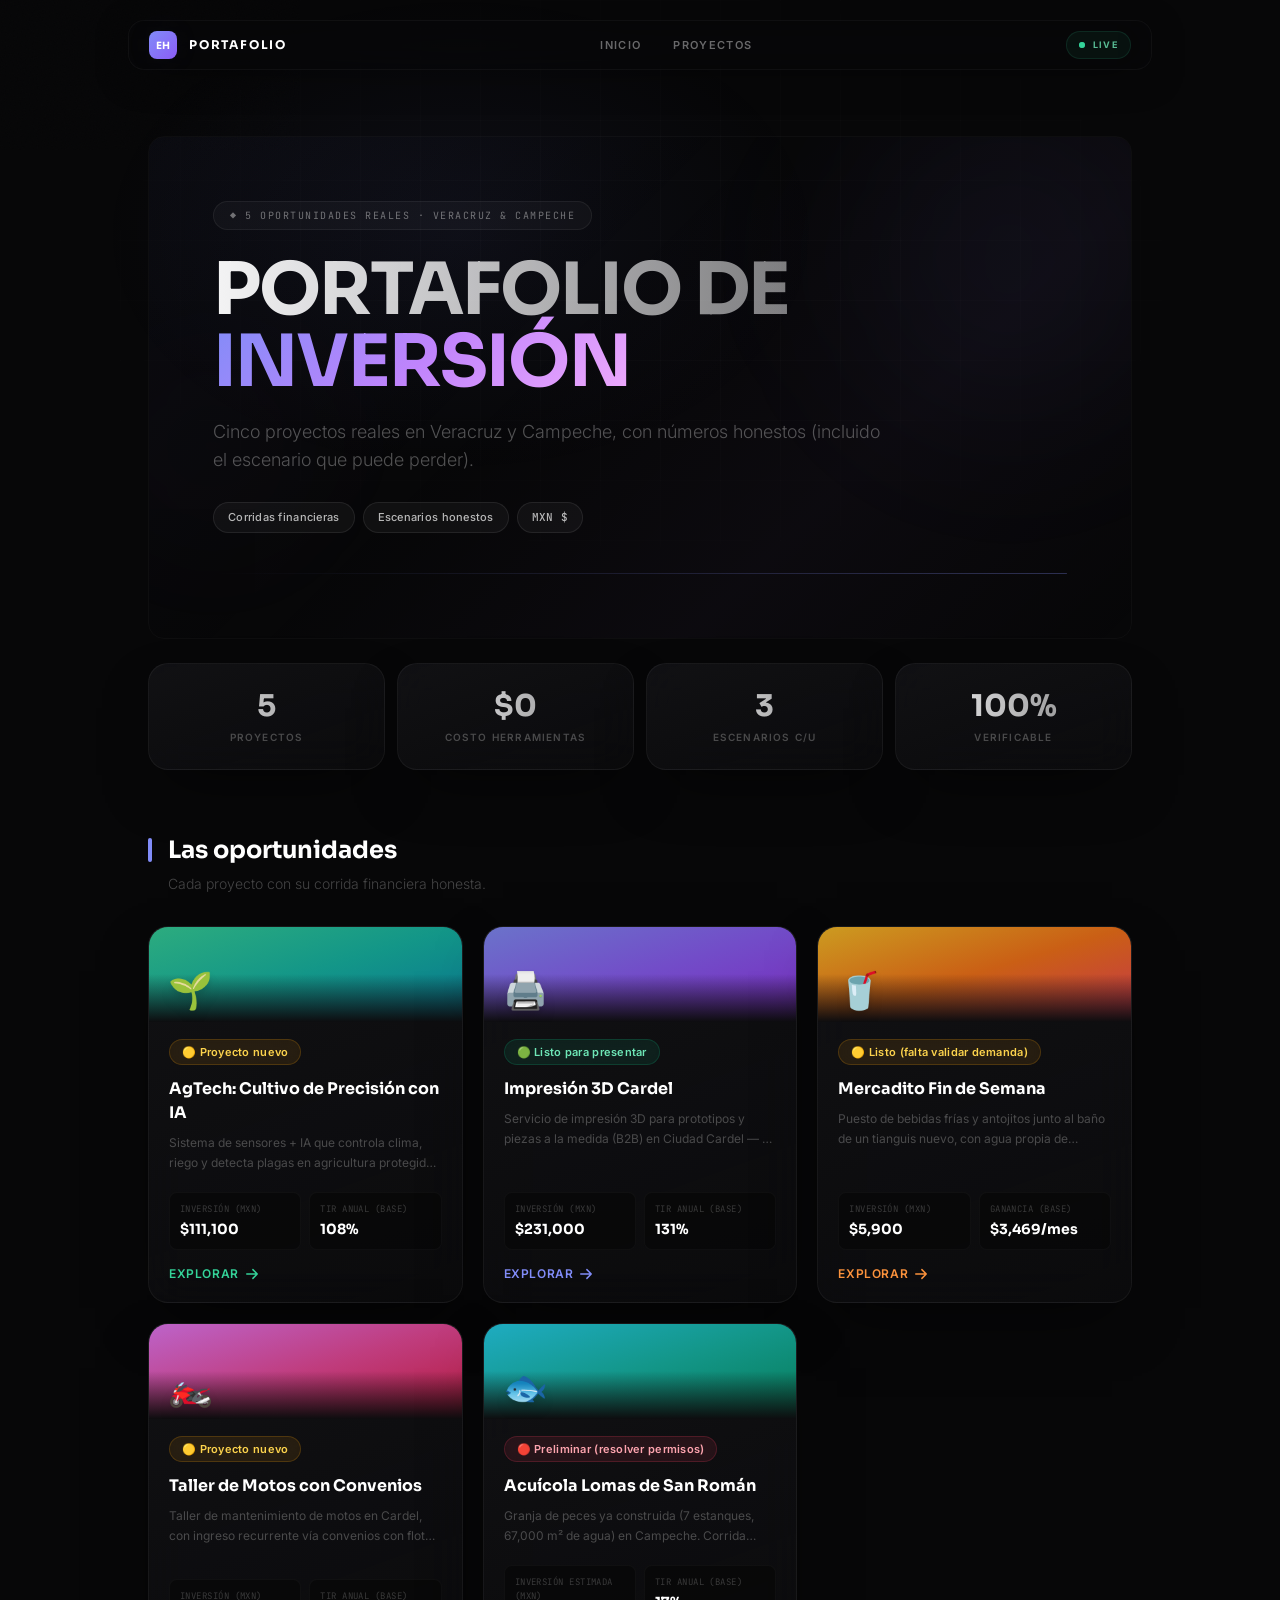
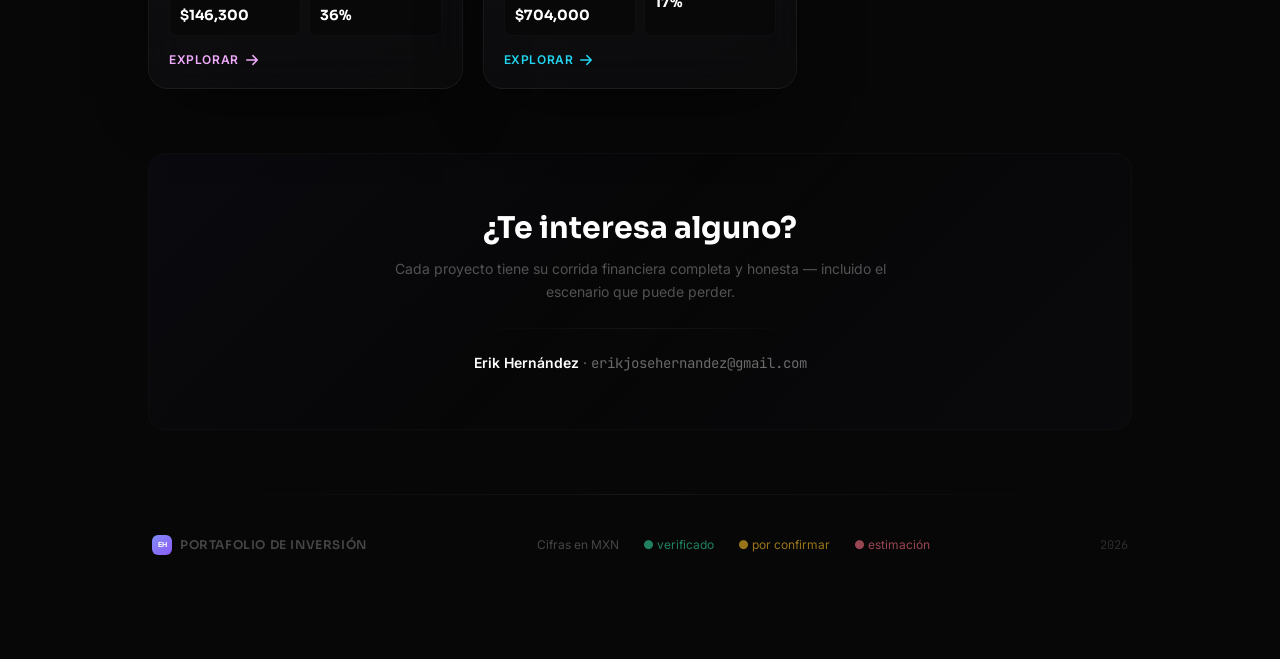
==== commit 4dfcc50f: "feat: Premium 2026 redesign — aurora effects, liquid glass, kinetic motion, refined typography" ====
--- a/index.html
+++ b/index.html
@@ -1,78 +1,515 @@
 <!DOCTYPE html><html lang="es"><head>
 <meta charset="UTF-8"><meta name="viewport" content="width=device-width, initial-scale=1.0">
-<title>Portafolio de Inversión · Erik Hernández</title><link rel="preconnect" href="https://fonts.googleapis.com"><link rel="preconnect" href="https://fonts.gstatic.com" crossorigin><link href="https://fonts.googleapis.com/css2?family=Inter:wght@400;500;600;700&family=Sora:wght@600;700;800&display=swap" rel="stylesheet">
+<title>Portafolio de Inversión · Erik Hernández</title><link rel="preconnect" href="https://fonts.googleapis.com"><link rel="preconnect" href="https://fonts.gstatic.com" crossorigin><link href="https://fonts.googleapis.com/css2?family=Inter:wght@300;400;500;600;700&family=Sora:wght@600;700;800&family=JetBrains+Mono:wght@400;500;600&display=swap" rel="stylesheet">
 <link rel="stylesheet" href="assets/tw.css">
-</head><body class="min-h-screen"><header class="sticky top-0 z-30 backdrop-blur-xl bg-slate-950/70 border-b border-white/10">
-  <div class="max-w-6xl mx-auto px-5 h-14 flex items-center justify-between">
-    <a href="index.html" class="font-display font-extrabold text-white tracking-tight">◆ Portafolio<span class="text-sky-400">·</span>Inversión</a>
-    <a href="index.html" class="text-sm text-slate-400 hover:text-white transition">Erik Hernández</a>
-  </div></header><main class="max-w-6xl mx-auto px-5"><section class="relative overflow-hidden rounded-[2rem] mt-6 p-10 md:p-16 glass shadow-card">
-  <div class="absolute -right-24 -top-24 w-96 h-96 rounded-full bg-sky-500/20 blur-3xl"></div>
-  <div class="absolute -left-24 bottom-0 w-80 h-80 rounded-full bg-indigo-500/20 blur-3xl"></div>
-  <div class="relative max-w-3xl">
-    <span class="chip">◆ 5 oportunidades reales · Veracruz & Campeche</span>
-    <h1 class="text-4xl md:text-6xl font-extrabold text-white mt-4 leading-[1.05]">Portafolio de<br>
-      <span class="grad-text bg-gradient-to-r from-sky-300 via-indigo-300 to-emerald-300">Inversión</span></h1>
-    <p class="text-slate-300 text-lg mt-4 max-w-2xl">Cinco proyectos reales en Veracruz y Campeche, con números honestos (incluido el escenario que puede perder).</p>
-    <div class="mt-6 flex flex-wrap gap-2">
-      <span class="chip">Corridas financieras</span><span class="chip">Escenarios honestos</span>
-      <span class="chip">Modelo determinista</span><span class="chip">MXN</span></div>
-  </div></section><div class="grid grid-cols-2 md:grid-cols-4 gap-4 mt-8">
-  <div class="card px-5 py-4 text-center"><div class="text-3xl font-display font-extrabold grad-text bg-gradient-to-r from-sky-300 to-emerald-300">5</div><div class="text-xs text-slate-400 mt-1">proyectos</div></div><div class="card px-5 py-4 text-center"><div class="text-3xl font-display font-extrabold grad-text bg-gradient-to-r from-sky-300 to-emerald-300">$0</div><div class="text-xs text-slate-400 mt-1">costo de herramientas</div></div>
-  <div class="card px-5 py-4 text-center"><div class="text-3xl font-display font-extrabold grad-text bg-gradient-to-r from-sky-300 to-emerald-300">3</div><div class="text-xs text-slate-400 mt-1">escenarios c/u</div></div><div class="card px-5 py-4 text-center"><div class="text-3xl font-display font-extrabold grad-text bg-gradient-to-r from-sky-300 to-emerald-300">100%</div><div class="text-xs text-slate-400 mt-1">números verificables</div></div></div><h2 class="text-2xl font-bold text-white mt-12 mb-5">Las oportunidades</h2><div class="grid md:grid-cols-2 lg:grid-cols-3 gap-6"><a href="html/agtech-cultivo-ia.html" class="group card overflow-hidden hover:-translate-y-1 hover:shadow-glow transition duration-200">
-  <div class="h-24 bg-gradient-to-br from-emerald-500 via-teal-500 to-emerald-700 relative">
-    <div class="absolute inset-0 opacity-30" style="background:radial-gradient(circle at 70% 30%,rgba(255,255,255,.5),transparent 50%)"></div>
-    <div class="absolute bottom-3 left-4 text-4xl drop-shadow">🌱</div></div>
-  <div class="p-5">
-    <span class="badge b-yellow">🟡 Proyecto nuevo</span>
-    <h3 class="text-lg font-bold text-white mt-3 group-hover:text-sky-300 transition">AgTech: Cultivo de Precisión con IA</h3>
-    <p class="text-sm text-slate-400 mt-1 line-clamp-3">Sistema de sensores + IA que controla clima, riego y detecta plagas en agricultura protegida legal (tomate, fresa, lechuga). Mercado virgen en Veracruz.</p>
-    <div class="grid grid-cols-2 gap-2 mt-4"><div class="rounded-lg bg-white/5 border border-white/10 px-3 py-2"><div class="text-xs text-slate-400">Inversión (MXN)</div><div class="font-bold text-white">$111,100</div></div><div class="rounded-lg bg-white/5 border border-white/10 px-3 py-2"><div class="text-xs text-slate-400">TIR anual (base)</div><div class="font-bold text-white">108%</div></div></div>
-    <div class="mt-4 text-sky-400 text-sm font-semibold group-hover:translate-x-1 transition inline-block">Ver proyecto →</div>
-  </div></a><a href="html/impresion-3d.html" class="group card overflow-hidden hover:-translate-y-1 hover:shadow-glow transition duration-200">
-  <div class="h-24 bg-gradient-to-br from-sky-500 via-indigo-500 to-indigo-800 relative">
-    <div class="absolute inset-0 opacity-30" style="background:radial-gradient(circle at 70% 30%,rgba(255,255,255,.5),transparent 50%)"></div>
-    <div class="absolute bottom-3 left-4 text-4xl drop-shadow">🖨️</div></div>
-  <div class="p-5">
-    <span class="badge b-green">🟢 Listo para presentar</span>
-    <h3 class="text-lg font-bold text-white mt-3 group-hover:text-sky-300 transition">Impresión 3D Cardel</h3>
-    <p class="text-sm text-slate-400 mt-1 line-clamp-3">Servicio de impresión 3D para prototipos y piezas a la medida (B2B) en Ciudad Cardel — el único en el municipio.</p>
-    <div class="grid grid-cols-2 gap-2 mt-4"><div class="rounded-lg bg-white/5 border border-white/10 px-3 py-2"><div class="text-xs text-slate-400">Inversión (MXN)</div><div class="font-bold text-white">$231,000</div></div><div class="rounded-lg bg-white/5 border border-white/10 px-3 py-2"><div class="text-xs text-slate-400">TIR anual (base)</div><div class="font-bold text-white">131%</div></div></div>
-    <div class="mt-4 text-sky-400 text-sm font-semibold group-hover:translate-x-1 transition inline-block">Ver proyecto →</div>
-  </div></a><a href="html/mercadito.html" class="group card overflow-hidden hover:-translate-y-1 hover:shadow-glow transition duration-200">
-  <div class="h-24 bg-gradient-to-br from-orange-500 via-rose-500 to-rose-700 relative">
-    <div class="absolute inset-0 opacity-30" style="background:radial-gradient(circle at 70% 30%,rgba(255,255,255,.5),transparent 50%)"></div>
-    <div class="absolute bottom-3 left-4 text-4xl drop-shadow">🥤</div></div>
-  <div class="p-5">
-    <span class="badge b-yellow">🟡 Listo (falta validar demanda)</span>
-    <h3 class="text-lg font-bold text-white mt-3 group-hover:text-sky-300 transition">Mercadito Fin de Semana</h3>
-    <p class="text-sm text-slate-400 mt-1 line-clamp-3">Puesto de bebidas frías y antojitos junto al baño de un tianguis nuevo, con agua propia de purificadora.</p>
-    <div class="grid grid-cols-2 gap-2 mt-4"><div class="rounded-lg bg-white/5 border border-white/10 px-3 py-2"><div class="text-xs text-slate-400">Inversión (MXN)</div><div class="font-bold text-white">$5,900</div></div><div class="rounded-lg bg-white/5 border border-white/10 px-3 py-2"><div class="text-xs text-slate-400">Ganancia (base)</div><div class="font-bold text-white">$3,469/mes</div></div></div>
-    <div class="mt-4 text-sky-400 text-sm font-semibold group-hover:translate-x-1 transition inline-block">Ver proyecto →</div>
-  </div></a><a href="html/taller-motos.html" class="group card overflow-hidden hover:-translate-y-1 hover:shadow-glow transition duration-200">
-  <div class="h-24 bg-gradient-to-br from-violet-500 via-fuchsia-500 to-purple-800 relative">
-    <div class="absolute inset-0 opacity-30" style="background:radial-gradient(circle at 70% 30%,rgba(255,255,255,.5),transparent 50%)"></div>
-    <div class="absolute bottom-3 left-4 text-4xl drop-shadow">🏍️</div></div>
-  <div class="p-5">
-    <span class="badge b-yellow">🟡 Proyecto nuevo</span>
-    <h3 class="text-lg font-bold text-white mt-3 group-hover:text-sky-300 transition">Taller de Motos con Convenios</h3>
-    <p class="text-sm text-slate-400 mt-1 line-clamp-3">Taller de mantenimiento de motos en Cardel, con ingreso recurrente vía convenios con flotas de reparto y renting.</p>
-    <div class="grid grid-cols-2 gap-2 mt-4"><div class="rounded-lg bg-white/5 border border-white/10 px-3 py-2"><div class="text-xs text-slate-400">Inversión (MXN)</div><div class="font-bold text-white">$146,300</div></div><div class="rounded-lg bg-white/5 border border-white/10 px-3 py-2"><div class="text-xs text-slate-400">TIR anual (base)</div><div class="font-bold text-white">36%</div></div></div>
-    <div class="mt-4 text-sky-400 text-sm font-semibold group-hover:translate-x-1 transition inline-block">Ver proyecto →</div>
-  </div></a><a href="html/acuicola.html" class="group card overflow-hidden hover:-translate-y-1 hover:shadow-glow transition duration-200">
-  <div class="h-24 bg-gradient-to-br from-teal-400 via-cyan-500 to-cyan-800 relative">
-    <div class="absolute inset-0 opacity-30" style="background:radial-gradient(circle at 70% 30%,rgba(255,255,255,.5),transparent 50%)"></div>
-    <div class="absolute bottom-3 left-4 text-4xl drop-shadow">🐟</div></div>
-  <div class="p-5">
-    <span class="badge b-red">🔴 Preliminar (resolver permisos)</span>
-    <h3 class="text-lg font-bold text-white mt-3 group-hover:text-sky-300 transition">Acuícola Lomas de San Román</h3>
-    <p class="text-sm text-slate-400 mt-1 line-clamp-3">Granja de peces ya construida (7 estanques, 67,000 m² de agua) en Campeche. Corrida preliminar.</p>
-    <div class="grid grid-cols-2 gap-2 mt-4"><div class="rounded-lg bg-white/5 border border-white/10 px-3 py-2"><div class="text-xs text-slate-400">Inversión estimada (MXN)</div><div class="font-bold text-white">$704,000</div></div><div class="rounded-lg bg-white/5 border border-white/10 px-3 py-2"><div class="text-xs text-slate-400">TIR anual (base)</div><div class="font-bold text-white">17%</div></div></div>
-    <div class="mt-4 text-sky-400 text-sm font-semibold group-hover:translate-x-1 transition inline-block">Ver proyecto →</div>
-  </div></a></div><section class="rounded-[2rem] mt-12 p-10 md:p-14 text-center glass shadow-card">
-  <h2 class="text-2xl md:text-4xl font-extrabold text-white">¿Te interesa alguno?</h2>
-  <p class="text-slate-300 mt-3 max-w-xl mx-auto">Cada proyecto tiene su corrida financiera completa y honesta — incluido el escenario que puede perder.</p>
-  <p class="text-slate-400 mt-4"><b class="text-white">Erik Hernández</b> · erikjosehernandez@gmail.com</p></section></main><footer class="max-w-6xl mx-auto px-5 py-10 text-center text-xs text-slate-500">
-  Documento de trabajo para socios · Cifras en MXN · Modelo financiero determinista ·
-  <span class="text-emerald-400">🟢 verificado</span> · <span class="text-amber-400">🟡 por confirmar</span> ·
-  <span class="text-rose-400">🔴 estimación</span><br>Generado 2026-06-26</footer></body></html>+<style>
+  /* ── Base canvas ── */
+  body {
+    background-color: #070708;
+    cursor: none;
+    overflow-x: hidden;
+  }
+
+  /* ── Blueprint grid overlay ── */
+  .grid-overlay {
+    position: fixed;
+    inset: 0;
+    z-index: 0;
+    pointer-events: none;
+    background-image:
+      linear-gradient(to right, rgba(255,255,255,0.015) 1px, transparent 1px),
+      linear-gradient(to bottom, rgba(255,255,255,0.015) 1px, transparent 1px);
+    background-size: 60px 60px;
+    mask-image: radial-gradient(ellipse 80% 60% at 50% 30%, black 20%, transparent 70%);
+    -webkit-mask-image: radial-gradient(ellipse 80% 60% at 50% 30%, black 20%, transparent 70%);
+  }
+
+  /* ── Aurora ambient light ── */
+  .aurora-bg {
+    position: fixed;
+    inset: 0;
+    z-index: 0;
+    pointer-events: none;
+    overflow: hidden;
+  }
+  .aurora-bg::before {
+    content: '';
+    position: absolute;
+    width: 140%;
+    height: 140%;
+    top: -30%;
+    left: -20%;
+    background: 
+      radial-gradient(ellipse 600px 400px at 20% 20%, rgba(129,140,248,0.06), transparent 60%),
+      radial-gradient(ellipse 500px 350px at 80% 10%, rgba(192,132,252,0.04), transparent 55%),
+      radial-gradient(ellipse 400px 300px at 60% 80%, rgba(52,211,153,0.03), transparent 50%);
+    animation: aurora 20s ease-in-out infinite;
+    background-size: 200% 200%;
+  }
+
+  /* ── Noise texture ── */
+  .noise-overlay {
+    position: fixed;
+    inset: 0;
+    z-index: 1;
+    pointer-events: none;
+    opacity: 0.012;
+  }
+
+  /* ── Custom cursor ── */
+  .custom-cursor {
+    position: fixed;
+    top: 0; left: 0;
+    width: 28px; height: 28px;
+    border: 1.5px solid rgba(255,255,255,0.25);
+    border-radius: 50%;
+    pointer-events: none;
+    z-index: 10000;
+    transform: translate3d(-100px,-100px,0);
+    transition: width 0.35s cubic-bezier(0.16,1,0.3,1),
+                height 0.35s cubic-bezier(0.16,1,0.3,1),
+                background-color 0.35s cubic-bezier(0.16,1,0.3,1),
+                border-color 0.35s cubic-bezier(0.16,1,0.3,1);
+    will-change: transform;
+  }
+  .cursor-dot {
+    position: fixed;
+    top: 0; left: 0;
+    width: 4px; height: 4px;
+    background: white;
+    border-radius: 50%;
+    pointer-events: none;
+    z-index: 10001;
+    transform: translate3d(-100px,-100px,0);
+    will-change: transform;
+  }
+  @media (max-width: 768px) {
+    .custom-cursor, .cursor-dot { display: none !important; }
+    body { cursor: auto !important; }
+  }
+  .custom-cursor.hover {
+    width: 56px; height: 56px;
+    background-color: rgba(255,255,255,0.9);
+    border-color: transparent;
+    mix-blend-mode: difference;
+  }
+
+  /* ── Card spotlight effect ── */
+  .spotlight-card {
+    position: relative;
+    overflow: hidden;
+    transition: all 0.5s cubic-bezier(0.16,1,0.3,1);
+  }
+  .spotlight-card::before {
+    content: '';
+    position: absolute;
+    inset: 0;
+    border-radius: inherit;
+    background: radial-gradient(400px circle at var(--mx,-999px) var(--my,-999px),
+      rgba(129,140,248,0.06), transparent 70%);
+    z-index: 0;
+    pointer-events: none;
+    opacity: 0;
+    transition: opacity 0.5s ease;
+  }
+  .spotlight-card:hover::before { opacity: 1; }
+  .spotlight-card:hover {
+    border-color: rgba(255,255,255,0.08) !important;
+    transform: translateY(-3px);
+  }
+
+  /* ── Scroll reveal ── */
+  .reveal {
+    opacity: 0;
+    transform: translateY(30px);
+    transition: opacity 0.9s cubic-bezier(0.16,1,0.3,1),
+                transform 0.9s cubic-bezier(0.16,1,0.3,1);
+  }
+  .reveal.active {
+    opacity: 1;
+    transform: translateY(0);
+  }
+
+  /* ── Gradient border ── */
+  .gradient-border {
+    position: relative;
+  }
+  .gradient-border::after {
+    content: '';
+    position: absolute;
+    inset: 0;
+    border-radius: inherit;
+    padding: 1px;
+    background: linear-gradient(135deg, rgba(129,140,248,0.3), transparent 50%, rgba(192,132,252,0.2));
+    -webkit-mask: linear-gradient(#fff 0 0) content-box, linear-gradient(#fff 0 0);
+    -webkit-mask-composite: xor;
+    mask-composite: exclude;
+    pointer-events: none;
+  }
+
+  /* ── Animated shimmer ── */
+  .shimmer-line {
+    height: 1px;
+    background: linear-gradient(90deg, transparent, rgba(129,140,248,0.3), transparent);
+    background-size: 200% 100%;
+    animation: shimmer 3s ease-in-out infinite;
+  }
+
+  /* ── Number counter animation ── */
+  @keyframes aurora {
+    0% { background-position: 0% 50%; }
+    50% { background-position: 100% 50%; }
+    100% { background-position: 0% 50%; }
+  }
+
+  /* ── Stagger delays ── */
+  .delay-1 { transition-delay: 100ms; animation-delay: 100ms; }
+  .delay-2 { transition-delay: 200ms; animation-delay: 200ms; }
+  .delay-3 { transition-delay: 300ms; animation-delay: 300ms; }
+  .delay-4 { transition-delay: 400ms; animation-delay: 400ms; }
+  .delay-5 { transition-delay: 500ms; animation-delay: 500ms; }
+
+  /* ── Project card hover gradient shift ── */
+  .project-card .card-gradient {
+    transition: opacity 0.5s ease, transform 0.5s ease;
+  }
+  .project-card:hover .card-gradient {
+    opacity: 0.9;
+    transform: scale(1.05);
+  }
+
+  /* ── Horizontal scroll for chips ── */
+  .scroll-chips { scrollbar-width: none; }
+  .scroll-chips::-webkit-scrollbar { display: none; }
+</style>
+</head><body class="min-h-screen antialiased pb-10">
+  <!-- Aurora ambient -->
+  <div class="aurora-bg"></div>
+  <!-- Grid overlay -->
+  <div class="grid-overlay"></div>
+  <!-- Noise texture -->
+  <svg class="noise-overlay" xmlns="http://www.w3.org/2000/svg">
+    <filter id="noise"><feTurbulence type="fractalNoise" baseFrequency="0.75" numOctaves="4" stitchTiles="stitch"/></filter>
+    <rect width="100%" height="100%" filter="url(#noise)"/>
+  </svg>
+  <!-- Cursors -->
+  <div id="cursor-ring" class="custom-cursor"></div>
+  <div id="cursor-dot" class="cursor-dot"></div>
+
+  <div class="relative z-10">
+  <header class="fixed top-0 left-0 right-0 z-50 px-4 pt-5">
+  <nav class="nav-bar max-w-5xl mx-auto backdrop-blur-xl bg-surface-0/50 border border-white/[0.04] rounded-2xl py-2.5 px-5 flex items-center justify-between transition-all duration-500" style="box-shadow:0 8px 40px -12px rgba(0,0,0,.5)">
+    <div class="flex items-center gap-3">
+      <div class="relative w-7 h-7 rounded-lg bg-gradient-to-br from-indigo-400 to-violet-500 flex items-center justify-center shadow-glow-sm">
+        <span class="font-display font-bold text-white text-[10px]">EH</span>
+      </div>
+      <a href="index.html" class="font-display font-bold text-white text-xs tracking-[.15em] uppercase hover:text-accent-bright transition-colors duration-300">Portafolio</a>
+    </div>
+    <div class="hidden md:flex items-center gap-8 text-[11px] font-semibold tracking-[.12em] uppercase text-white/40">
+      <a href="index.html" class="hover:text-white transition-colors duration-300 relative group">
+        Inicio
+        <span class="absolute -bottom-1 left-0 w-0 h-px bg-accent group-hover:w-full transition-all duration-300"></span>
+      </a>
+      <a href="index.html#oportunidades" class="hover:text-white transition-colors duration-300 relative group">
+        Proyectos
+        <span class="absolute -bottom-1 left-0 w-0 h-px bg-accent group-hover:w-full transition-all duration-300"></span>
+      </a>
+    </div>
+    <div class="flex items-center gap-2 rounded-full py-1.5 px-3" style="background:rgba(52,211,153,0.06);border:1px solid rgba(52,211,153,0.12)">
+      <span class="relative flex h-1.5 w-1.5">
+        <span class="animate-ping absolute inline-flex h-full w-full rounded-full bg-emerald-400 opacity-60"></span>
+        <span class="relative inline-flex rounded-full h-1.5 w-1.5 bg-emerald-400"></span>
+      </span>
+      <span class="text-[9px] uppercase tracking-[.15em] font-bold text-emerald-300/80">Live</span>
+    </div>
+  </nav>
+</header>
+<main class="max-w-5xl mx-auto px-5 pt-28">
+<section class="relative overflow-hidden rounded-2xl mt-6 reveal" style="border:1px solid rgba(255,255,255,0.03)">
+  <!-- Ambient aurora -->
+  <div class="absolute inset-0" style="background:linear-gradient(135deg, rgba(129,140,248,0.04) 0%, transparent 40%, rgba(192,132,252,0.03) 70%, transparent 100%)"></div>
+  <div class="absolute -right-32 -top-32 w-[500px] h-[500px] rounded-full blur-3xl animate-breathe" style="background:radial-gradient(circle, rgba(129,140,248,0.06), transparent 70%)"></div>
+  <div class="absolute -left-32 bottom-0 w-96 h-96 rounded-full blur-3xl opacity-50 animate-breathe" style="animation-delay:2s;background:radial-gradient(circle, rgba(192,132,252,0.04), transparent 70%)"></div>
+
+  <div class="relative p-10 md:p-16">
+    <!-- Eyebrow -->
+    <div class="inline-flex items-center gap-2 rounded-full py-1.5 px-4 mb-6" style="background:rgba(255,255,255,0.03);border:1px solid rgba(255,255,255,0.06)">
+      <span class="font-mono text-[10px] tracking-[.15em] uppercase text-white/40">◆ 5 oportunidades reales · Veracruz & Campeche</span>
+    </div>
+
+    <!-- Title -->
+    <h1 class="text-4xl md:text-7xl font-display font-bold tracking-tight leading-[1.05] uppercase">
+      <span class="grad-text">Portafolio de</span><br>
+      <span class="grad-text-accent">Inversión</span>
+    </h1>
+
+    <!-- Subtitle -->
+    <p class="text-white/30 text-base md:text-lg mt-5 max-w-2xl font-light leading-relaxed">Cinco proyectos reales en Veracruz y Campeche, con números honestos (incluido el escenario que puede perder).</p>
+
+    <!-- Tags -->
+    <div class="mt-7 flex flex-wrap gap-2">
+      <span class="chip">Corridas financieras</span>
+      <span class="chip">Escenarios honestos</span>
+      <span class="chip font-mono">MXN $</span>
+    </div>
+
+    <!-- Shimmer line -->
+    <div class="shimmer-line mt-10 rounded-full"></div>
+  </div>
+</section>
+<div class="grid grid-cols-2 md:grid-cols-4 gap-3 mt-6">
+  <div class="spotlight-card card px-5 py-6 text-center reveal delay-1">
+  <div class="relative z-10">
+    <div class="text-2xl md:text-3xl font-display font-bold grad-text">5</div>
+    <div class="text-[10px] font-semibold uppercase tracking-[.12em] text-white/25 mt-1.5">proyectos</div>
+  </div>
+</div><div class="spotlight-card card px-5 py-6 text-center reveal delay-2">
+  <div class="relative z-10">
+    <div class="text-2xl md:text-3xl font-display font-bold grad-text">$0</div>
+    <div class="text-[10px] font-semibold uppercase tracking-[.12em] text-white/25 mt-1.5">costo herramientas</div>
+  </div>
+</div>
+  <div class="spotlight-card card px-5 py-6 text-center reveal delay-3">
+  <div class="relative z-10">
+    <div class="text-2xl md:text-3xl font-display font-bold grad-text">3</div>
+    <div class="text-[10px] font-semibold uppercase tracking-[.12em] text-white/25 mt-1.5">escenarios c/u</div>
+  </div>
+</div><div class="spotlight-card card px-5 py-6 text-center reveal delay-4">
+  <div class="relative z-10">
+    <div class="text-2xl md:text-3xl font-display font-bold grad-text">100%</div>
+    <div class="text-[10px] font-semibold uppercase tracking-[.12em] text-white/25 mt-1.5">verificable</div>
+  </div>
+</div>
+</div>
+<div class="mt-16 mb-8 reveal" id="oportunidades">
+  <div class="flex items-center gap-4">
+    <div class="w-1 h-6 rounded-full bg-accent"></div>
+    <h2 class="text-xl md:text-2xl font-display font-bold text-white">Las oportunidades</h2>
+  </div>
+  <p class="text-white/25 text-sm mt-2 ml-5 font-light">Cada proyecto con su corrida financiera honesta.</p>
+</div>
+<div class="grid md:grid-cols-2 lg:grid-cols-3 gap-5">
+<a href="html/agtech-cultivo-ia.html" class="group spotlight-card project-card card overflow-hidden flex flex-col justify-between min-h-[360px] reveal delay-1">
+  <div class="relative z-10">
+    <!-- Gradient header -->
+    <div class="relative h-24 overflow-hidden rounded-t-xl -mx-px -mt-px">
+      <div class="card-gradient absolute inset-0 bg-gradient-to-br from-emerald-400 via-teal-500 to-cyan-600 opacity-80"></div>
+      <div class="absolute inset-0 bg-gradient-to-t from-surface-1 via-transparent to-transparent"></div>
+      <div class="absolute bottom-3 left-5 text-4xl drop-shadow-lg">🌱</div>
+    </div>
+
+    <!-- Body -->
+    <div class="p-5 pt-4">
+      <span class="badge b-yellow">🟡 Proyecto nuevo</span>
+      <h3 class="text-base font-display font-bold text-white mt-3 group-hover:text-accent-bright transition-colors duration-300">AgTech: Cultivo de Precisión con IA</h3>
+      <p class="text-xs text-white/25 mt-2 line-clamp-2 leading-relaxed">Sistema de sensores + IA que controla clima, riego y detecta plagas en agricultura protegida legal (tomate, fresa, lechuga). Mercado virgen en Veracruz.</p>
+    </div>
+  </div>
+
+  <!-- Footer -->
+  <div class="p-5 pt-0 relative z-10">
+    <div class="grid grid-cols-2 gap-2 mb-4"><div class="rounded-lg p-2.5" style="background:rgba(7,7,8,0.6);border:1px solid rgba(255,255,255,0.03)"><div class="text-[9px] text-white/20 font-mono tracking-wider uppercase">Inversión (MXN)</div><div class="font-display font-bold text-white text-sm mt-0.5">$111,100</div></div><div class="rounded-lg p-2.5" style="background:rgba(7,7,8,0.6);border:1px solid rgba(255,255,255,0.03)"><div class="text-[9px] text-white/20 font-mono tracking-wider uppercase">TIR anual (base)</div><div class="font-display font-bold text-white text-sm mt-0.5">108%</div></div></div>
+    <div class="flex items-center gap-1.5 text-xs font-semibold tracking-wider uppercase group-hover:text-accent-bright transition-colors duration-300" style="color:#34d399">
+      <span>Explorar</span>
+      <svg class="w-3.5 h-3.5 group-hover:translate-x-0.5 transition-transform duration-300" xmlns="http://www.w3.org/2000/svg" fill="none" viewBox="0 0 24 24" stroke-width="2.5" stroke="currentColor"><path stroke-linecap="round" stroke-linejoin="round" d="M13.5 4.5L21 12m0 0l-7.5 7.5M21 12H3"/></svg>
+    </div>
+  </div>
+</a>
+<a href="html/impresion-3d.html" class="group spotlight-card project-card card overflow-hidden flex flex-col justify-between min-h-[360px] reveal delay-2">
+  <div class="relative z-10">
+    <!-- Gradient header -->
+    <div class="relative h-24 overflow-hidden rounded-t-xl -mx-px -mt-px">
+      <div class="card-gradient absolute inset-0 bg-gradient-to-br from-indigo-400 via-violet-500 to-purple-600 opacity-80"></div>
+      <div class="absolute inset-0 bg-gradient-to-t from-surface-1 via-transparent to-transparent"></div>
+      <div class="absolute bottom-3 left-5 text-4xl drop-shadow-lg">🖨️</div>
+    </div>
+
+    <!-- Body -->
+    <div class="p-5 pt-4">
+      <span class="badge b-green">🟢 Listo para presentar</span>
+      <h3 class="text-base font-display font-bold text-white mt-3 group-hover:text-accent-bright transition-colors duration-300">Impresión 3D Cardel</h3>
+      <p class="text-xs text-white/25 mt-2 line-clamp-2 leading-relaxed">Servicio de impresión 3D para prototipos y piezas a la medida (B2B) en Ciudad Cardel — el único en el municipio.</p>
+    </div>
+  </div>
+
+  <!-- Footer -->
+  <div class="p-5 pt-0 relative z-10">
+    <div class="grid grid-cols-2 gap-2 mb-4"><div class="rounded-lg p-2.5" style="background:rgba(7,7,8,0.6);border:1px solid rgba(255,255,255,0.03)"><div class="text-[9px] text-white/20 font-mono tracking-wider uppercase">Inversión (MXN)</div><div class="font-display font-bold text-white text-sm mt-0.5">$231,000</div></div><div class="rounded-lg p-2.5" style="background:rgba(7,7,8,0.6);border:1px solid rgba(255,255,255,0.03)"><div class="text-[9px] text-white/20 font-mono tracking-wider uppercase">TIR anual (base)</div><div class="font-display font-bold text-white text-sm mt-0.5">131%</div></div></div>
+    <div class="flex items-center gap-1.5 text-xs font-semibold tracking-wider uppercase group-hover:text-accent-bright transition-colors duration-300" style="color:#818cf8">
+      <span>Explorar</span>
+      <svg class="w-3.5 h-3.5 group-hover:translate-x-0.5 transition-transform duration-300" xmlns="http://www.w3.org/2000/svg" fill="none" viewBox="0 0 24 24" stroke-width="2.5" stroke="currentColor"><path stroke-linecap="round" stroke-linejoin="round" d="M13.5 4.5L21 12m0 0l-7.5 7.5M21 12H3"/></svg>
+    </div>
+  </div>
+</a>
+<a href="html/mercadito.html" class="group spotlight-card project-card card overflow-hidden flex flex-col justify-between min-h-[360px] reveal delay-3">
+  <div class="relative z-10">
+    <!-- Gradient header -->
+    <div class="relative h-24 overflow-hidden rounded-t-xl -mx-px -mt-px">
+      <div class="card-gradient absolute inset-0 bg-gradient-to-br from-amber-400 via-orange-500 to-rose-500 opacity-80"></div>
+      <div class="absolute inset-0 bg-gradient-to-t from-surface-1 via-transparent to-transparent"></div>
+      <div class="absolute bottom-3 left-5 text-4xl drop-shadow-lg">🥤</div>
+    </div>
+
+    <!-- Body -->
+    <div class="p-5 pt-4">
+      <span class="badge b-yellow">🟡 Listo (falta validar demanda)</span>
+      <h3 class="text-base font-display font-bold text-white mt-3 group-hover:text-accent-bright transition-colors duration-300">Mercadito Fin de Semana</h3>
+      <p class="text-xs text-white/25 mt-2 line-clamp-2 leading-relaxed">Puesto de bebidas frías y antojitos junto al baño de un tianguis nuevo, con agua propia de purificadora.</p>
+    </div>
+  </div>
+
+  <!-- Footer -->
+  <div class="p-5 pt-0 relative z-10">
+    <div class="grid grid-cols-2 gap-2 mb-4"><div class="rounded-lg p-2.5" style="background:rgba(7,7,8,0.6);border:1px solid rgba(255,255,255,0.03)"><div class="text-[9px] text-white/20 font-mono tracking-wider uppercase">Inversión (MXN)</div><div class="font-display font-bold text-white text-sm mt-0.5">$5,900</div></div><div class="rounded-lg p-2.5" style="background:rgba(7,7,8,0.6);border:1px solid rgba(255,255,255,0.03)"><div class="text-[9px] text-white/20 font-mono tracking-wider uppercase">Ganancia (base)</div><div class="font-display font-bold text-white text-sm mt-0.5">$3,469/mes</div></div></div>
+    <div class="flex items-center gap-1.5 text-xs font-semibold tracking-wider uppercase group-hover:text-accent-bright transition-colors duration-300" style="color:#fb923c">
+      <span>Explorar</span>
+      <svg class="w-3.5 h-3.5 group-hover:translate-x-0.5 transition-transform duration-300" xmlns="http://www.w3.org/2000/svg" fill="none" viewBox="0 0 24 24" stroke-width="2.5" stroke="currentColor"><path stroke-linecap="round" stroke-linejoin="round" d="M13.5 4.5L21 12m0 0l-7.5 7.5M21 12H3"/></svg>
+    </div>
+  </div>
+</a>
+<a href="html/taller-motos.html" class="group spotlight-card project-card card overflow-hidden flex flex-col justify-between min-h-[360px] reveal delay-4">
+  <div class="relative z-10">
+    <!-- Gradient header -->
+    <div class="relative h-24 overflow-hidden rounded-t-xl -mx-px -mt-px">
+      <div class="card-gradient absolute inset-0 bg-gradient-to-br from-fuchsia-400 via-pink-500 to-rose-600 opacity-80"></div>
+      <div class="absolute inset-0 bg-gradient-to-t from-surface-1 via-transparent to-transparent"></div>
+      <div class="absolute bottom-3 left-5 text-4xl drop-shadow-lg">🏍️</div>
+    </div>
+
+    <!-- Body -->
+    <div class="p-5 pt-4">
+      <span class="badge b-yellow">🟡 Proyecto nuevo</span>
+      <h3 class="text-base font-display font-bold text-white mt-3 group-hover:text-accent-bright transition-colors duration-300">Taller de Motos con Convenios</h3>
+      <p class="text-xs text-white/25 mt-2 line-clamp-2 leading-relaxed">Taller de mantenimiento de motos en Cardel, con ingreso recurrente vía convenios con flotas de reparto y renting.</p>
+    </div>
+  </div>
+
+  <!-- Footer -->
+  <div class="p-5 pt-0 relative z-10">
+    <div class="grid grid-cols-2 gap-2 mb-4"><div class="rounded-lg p-2.5" style="background:rgba(7,7,8,0.6);border:1px solid rgba(255,255,255,0.03)"><div class="text-[9px] text-white/20 font-mono tracking-wider uppercase">Inversión (MXN)</div><div class="font-display font-bold text-white text-sm mt-0.5">$146,300</div></div><div class="rounded-lg p-2.5" style="background:rgba(7,7,8,0.6);border:1px solid rgba(255,255,255,0.03)"><div class="text-[9px] text-white/20 font-mono tracking-wider uppercase">TIR anual (base)</div><div class="font-display font-bold text-white text-sm mt-0.5">36%</div></div></div>
+    <div class="flex items-center gap-1.5 text-xs font-semibold tracking-wider uppercase group-hover:text-accent-bright transition-colors duration-300" style="color:#f0abfc">
+      <span>Explorar</span>
+      <svg class="w-3.5 h-3.5 group-hover:translate-x-0.5 transition-transform duration-300" xmlns="http://www.w3.org/2000/svg" fill="none" viewBox="0 0 24 24" stroke-width="2.5" stroke="currentColor"><path stroke-linecap="round" stroke-linejoin="round" d="M13.5 4.5L21 12m0 0l-7.5 7.5M21 12H3"/></svg>
+    </div>
+  </div>
+</a>
+<a href="html/acuicola.html" class="group spotlight-card project-card card overflow-hidden flex flex-col justify-between min-h-[360px] reveal delay-5">
+  <div class="relative z-10">
+    <!-- Gradient header -->
+    <div class="relative h-24 overflow-hidden rounded-t-xl -mx-px -mt-px">
+      <div class="card-gradient absolute inset-0 bg-gradient-to-br from-cyan-400 via-teal-500 to-emerald-600 opacity-80"></div>
+      <div class="absolute inset-0 bg-gradient-to-t from-surface-1 via-transparent to-transparent"></div>
+      <div class="absolute bottom-3 left-5 text-4xl drop-shadow-lg">🐟</div>
+    </div>
+
+    <!-- Body -->
+    <div class="p-5 pt-4">
+      <span class="badge b-red">🔴 Preliminar (resolver permisos)</span>
+      <h3 class="text-base font-display font-bold text-white mt-3 group-hover:text-accent-bright transition-colors duration-300">Acuícola Lomas de San Román</h3>
+      <p class="text-xs text-white/25 mt-2 line-clamp-2 leading-relaxed">Granja de peces ya construida (7 estanques, 67,000 m² de agua) en Campeche. Corrida preliminar.</p>
+    </div>
+  </div>
+
+  <!-- Footer -->
+  <div class="p-5 pt-0 relative z-10">
+    <div class="grid grid-cols-2 gap-2 mb-4"><div class="rounded-lg p-2.5" style="background:rgba(7,7,8,0.6);border:1px solid rgba(255,255,255,0.03)"><div class="text-[9px] text-white/20 font-mono tracking-wider uppercase">Inversión estimada (MXN)</div><div class="font-display font-bold text-white text-sm mt-0.5">$704,000</div></div><div class="rounded-lg p-2.5" style="background:rgba(7,7,8,0.6);border:1px solid rgba(255,255,255,0.03)"><div class="text-[9px] text-white/20 font-mono tracking-wider uppercase">TIR anual (base)</div><div class="font-display font-bold text-white text-sm mt-0.5">17%</div></div></div>
+    <div class="flex items-center gap-1.5 text-xs font-semibold tracking-wider uppercase group-hover:text-accent-bright transition-colors duration-300" style="color:#22d3ee">
+      <span>Explorar</span>
+      <svg class="w-3.5 h-3.5 group-hover:translate-x-0.5 transition-transform duration-300" xmlns="http://www.w3.org/2000/svg" fill="none" viewBox="0 0 24 24" stroke-width="2.5" stroke="currentColor"><path stroke-linecap="round" stroke-linejoin="round" d="M13.5 4.5L21 12m0 0l-7.5 7.5M21 12H3"/></svg>
+    </div>
+  </div>
+</a>
+</div>
+<section class="relative overflow-hidden rounded-2xl mt-16 p-10 md:p-14 text-center reveal" style="border:1px solid rgba(255,255,255,0.03)">
+  <div class="absolute inset-0" style="background:linear-gradient(135deg, rgba(129,140,248,0.03), transparent 50%, rgba(192,132,252,0.02))"></div>
+  <div class="relative">
+    <h2 class="text-2xl md:text-3xl font-display font-bold text-white">¿Te interesa alguno?</h2>
+    <p class="text-white/30 mt-3 max-w-lg mx-auto text-sm leading-relaxed">Cada proyecto tiene su corrida financiera completa y honesta — incluido el escenario que puede perder.</p>
+    <div class="section-divider my-6 max-w-xs mx-auto"></div>
+    <p class="text-white/40 text-sm"><span class="text-white font-semibold">Erik Hernández</span> · <span class="font-mono">erikjosehernandez@gmail.com</span></p>
+  </div>
+</section>
+</main>
+<footer class="max-w-5xl mx-auto px-6 py-16">
+  <div class="section-divider mb-10"></div>
+  <div class="flex flex-col md:flex-row justify-between items-center gap-4 text-xs text-white/25">
+    <div class="flex items-center gap-2">
+      <div class="w-5 h-5 rounded-md bg-gradient-to-br from-indigo-400 to-violet-500 flex items-center justify-center">
+        <span class="font-bold text-white text-[7px]">EH</span>
+      </div>
+      <span class="font-display font-semibold tracking-wider uppercase">Portafolio de Inversión</span>
+    </div>
+    <div class="flex items-center gap-6">
+      <span>Cifras en MXN</span>
+      <span class="text-emerald-400/60">● verificado</span>
+      <span class="text-amber-400/60">● por confirmar</span>
+      <span class="text-rose-400/60">● estimación</span>
+    </div>
+    <span class="font-mono text-white/15">2026</span>
+  </div>
+</footer>
+  </div>
+
+  <script>
+    // ── Custom cursor with physics ──
+    const ring = document.getElementById('cursor-ring');
+    const dot = document.getElementById('cursor-dot');
+    if (ring && dot) {
+      let mx = -100, my = -100, rx = -100, ry = -100;
+      const sp = 0.12;
+      document.addEventListener('mousemove', ev => { mx = ev.clientX; my = ev.clientY; });
+      function tick() {
+        rx += (mx - rx) * sp;
+        ry += (my - ry) * sp;
+        const s = ring.classList.contains('hover') ? 56 : 28;
+        ring.style.transform = `translate3d(${rx - s/2}px,${ry - s/2}px,0)`;
+        dot.style.transform = `translate3d(${mx - 2}px,${my - 2}px,0)`;
+        requestAnimationFrame(tick);
+      }
+      requestAnimationFrame(tick);
+      document.querySelectorAll('a,button,[role="button"],.interactive').forEach(el => {
+        el.addEventListener('mouseenter', () => ring.classList.add('hover'));
+        el.addEventListener('mouseleave', () => ring.classList.remove('hover'));
+      });
+    }
+
+    // ── Card spotlight ──
+    document.querySelectorAll('.spotlight-card').forEach(c => {
+      c.addEventListener('mousemove', ev => {
+        const r = c.getBoundingClientRect();
+        c.style.setProperty('--mx', `${ev.clientX - r.left}px`);
+        c.style.setProperty('--my', `${ev.clientY - r.top}px`);
+      });
+      c.addEventListener('mouseleave', () => {
+        c.style.removeProperty('--mx');
+        c.style.removeProperty('--my');
+      });
+    });
+
+    // ── Scroll reveal with IntersectionObserver ──
+    const obs = new IntersectionObserver((entries) => {
+      entries.forEach((entry, i) => {
+        if (entry.isIntersecting) {
+          setTimeout(() => entry.target.classList.add('active'), i * 60);
+          obs.unobserve(entry.target);
+        }
+      });
+    }, { threshold: 0.08, rootMargin: '0px 0px -40px 0px' });
+    document.querySelectorAll('.reveal').forEach(el => obs.observe(el));
+
+    // ── Smooth nav background ──
+    const nav = document.querySelector('.nav-bar');
+    if (nav) {
+      let ticking = false;
+      window.addEventListener('scroll', () => {
+        if (!ticking) {
+          requestAnimationFrame(() => {
+            nav.classList.toggle('scrolled', window.scrollY > 60);
+            ticking = false;
+          });
+          ticking = true;
+        }
+      });
+    }
+  </script>
+</body></html>
--- a/assets/tw.css
+++ b/assets/tw.css
@@ -1 +1 @@
-*,:after,:before{--tw-border-spacing-x:0;--tw-border-spacing-y:0;--tw-translate-x:0;--tw-translate-y:0;--tw-rotate:0;--tw-skew-x:0;--tw-skew-y:0;--tw-scale-x:1;--tw-scale-y:1;--tw-pan-x: ;--tw-pan-y: ;--tw-pinch-zoom: ;--tw-scroll-snap-strictness:proximity;--tw-gradient-from-position: ;--tw-gradient-via-position: ;--tw-gradient-to-position: ;--tw-ordinal: ;--tw-slashed-zero: ;--tw-numeric-figure: ;--tw-numeric-spacing: ;--tw-numeric-fraction: ;--tw-ring-inset: ;--tw-ring-offset-width:0px;--tw-ring-offset-color:#fff;--tw-ring-color:rgba(59,130,246,.5);--tw-ring-offset-shadow:0 0 #0000;--tw-ring-shadow:0 0 #0000;--tw-shadow:0 0 #0000;--tw-shadow-colored:0 0 #0000;--tw-blur: ;--tw-brightness: ;--tw-contrast: ;--tw-grayscale: ;--tw-hue-rotate: ;--tw-invert: ;--tw-saturate: ;--tw-sepia: ;--tw-drop-shadow: ;--tw-backdrop-blur: ;--tw-backdrop-brightness: ;--tw-backdrop-contrast: ;--tw-backdrop-grayscale: ;--tw-backdrop-hue-rotate: ;--tw-backdrop-invert: ;--tw-backdrop-opacity: ;--tw-backdrop-saturate: ;--tw-backdrop-sepia: ;--tw-contain-size: ;--tw-contain-layout: ;--tw-contain-paint: ;--tw-contain-style: }::backdrop{--tw-border-spacing-x:0;--tw-border-spacing-y:0;--tw-translate-x:0;--tw-translate-y:0;--tw-rotate:0;--tw-skew-x:0;--tw-skew-y:0;--tw-scale-x:1;--tw-scale-y:1;--tw-pan-x: ;--tw-pan-y: ;--tw-pinch-zoom: ;--tw-scroll-snap-strictness:proximity;--tw-gradient-from-position: ;--tw-gradient-via-position: ;--tw-gradient-to-position: ;--tw-ordinal: ;--tw-slashed-zero: ;--tw-numeric-figure: ;--tw-numeric-spacing: ;--tw-numeric-fraction: ;--tw-ring-inset: ;--tw-ring-offset-width:0px;--tw-ring-offset-color:#fff;--tw-ring-color:rgba(59,130,246,.5);--tw-ring-offset-shadow:0 0 #0000;--tw-ring-shadow:0 0 #0000;--tw-shadow:0 0 #0000;--tw-shadow-colored:0 0 #0000;--tw-blur: ;--tw-brightness: ;--tw-contrast: ;--tw-grayscale: ;--tw-hue-rotate: ;--tw-invert: ;--tw-saturate: ;--tw-sepia: ;--tw-drop-shadow: ;--tw-backdrop-blur: ;--tw-backdrop-brightness: ;--tw-backdrop-contrast: ;--tw-backdrop-grayscale: ;--tw-backdrop-hue-rotate: ;--tw-backdrop-invert: ;--tw-backdrop-opacity: ;--tw-backdrop-saturate: ;--tw-backdrop-sepia: ;--tw-contain-size: ;--tw-contain-layout: ;--tw-contain-paint: ;--tw-contain-style: }/*! tailwindcss v3.4.17 | MIT License | https://tailwindcss.com*/*,:after,:before{box-sizing:border-box;border:0 solid #e5e7eb}:after,:before{--tw-content:""}:host,html{line-height:1.5;-webkit-text-size-adjust:100%;-moz-tab-size:4;-o-tab-size:4;tab-size:4;font-family:Inter,system-ui,sans-serif;font-feature-settings:normal;font-variation-settings:normal;-webkit-tap-highlight-color:transparent}body{margin:0;line-height:inherit}hr{height:0;color:inherit;border-top-width:1px}abbr:where([title]){-webkit-text-decoration:underline dotted;text-decoration:underline dotted}h1,h2,h3,h4,h5,h6{font-size:inherit;font-weight:inherit}a{color:inherit;text-decoration:inherit}b,strong{font-weight:bolder}code,kbd,pre,samp{font-family:ui-monospace,SFMono-Regular,Menlo,Monaco,Consolas,Liberation Mono,Courier New,monospace;font-feature-settings:normal;font-variation-settings:normal;font-size:1em}small{font-size:80%}sub,sup{font-size:75%;line-height:0;position:relative;vertical-align:baseline}sub{bottom:-.25em}sup{top:-.5em}table{text-indent:0;border-color:inherit;border-collapse:collapse}button,input,optgroup,select,textarea{font-family:inherit;font-feature-settings:inherit;font-variation-settings:inherit;font-size:100%;font-weight:inherit;line-height:inherit;letter-spacing:inherit;color:inherit;margin:0;padding:0}button,select{text-transform:none}button,input:where([type=button]),input:where([type=reset]),input:where([type=submit]){-webkit-appearance:button;background-color:transparent;background-image:none}:-moz-focusring{outline:auto}:-moz-ui-invalid{box-shadow:none}progress{vertical-align:baseline}::-webkit-inner-spin-button,::-webkit-outer-spin-button{height:auto}[type=search]{-webkit-appearance:textfield;outline-offset:-2px}::-webkit-search-decoration{-webkit-appearance:none}::-webkit-file-upload-button{-webkit-appearance:button;font:inherit}summary{display:list-item}blockquote,dd,dl,figure,h1,h2,h3,h4,h5,h6,hr,p,pre{margin:0}fieldset{margin:0}fieldset,legend{padding:0}menu,ol,ul{list-style:none;margin:0;padding:0}dialog{padding:0}textarea{resize:vertical}input::-moz-placeholder,textarea::-moz-placeholder{opacity:1;color:#9ca3af}input::placeholder,textarea::placeholder{opacity:1;color:#9ca3af}[role=button],button{cursor:pointer}:disabled{cursor:default}audio,canvas,embed,iframe,img,object,svg,video{display:block;vertical-align:middle}img,video{max-width:100%;height:auto}[hidden]:where(:not([hidden=until-found])){display:none}html{scroll-behavior:smooth}body{--tw-bg-opacity:1;background-color:rgb(2 6 23/var(--tw-bg-opacity,1));color:rgb(203 213 225/var(--tw-text-opacity,1));-webkit-font-smoothing:antialiased;-moz-osx-font-smoothing:grayscale;background-image:radial-gradient(60rem 60rem at 15% -10%,rgba(56,189,248,.1),transparent 60%),radial-gradient(50rem 50rem at 100% 0,rgba(99,102,241,.12),transparent 55%);background-attachment:fixed}body,h1,h2,h3,h4{--tw-text-opacity:1}h1,h2,h3,h4{font-family:Sora,Inter,sans-serif;color:rgb(255 255 255/var(--tw-text-opacity,1))}::-moz-selection{background-color:rgba(14,165,233,.3)}::selection{background-color:rgba(14,165,233,.3)}.card,.glass{background-color:hsla(0,0%,100%,.045);border:1px solid hsla(0,0%,100%,.1);-webkit-backdrop-filter:blur(22px);backdrop-filter:blur(22px)}.card{border-radius:1.5rem;box-shadow:0 20px 50px -20px rgba(0,0,0,.55)}.grad-text{-webkit-background-clip:text;background-clip:text;color:transparent}.badge{display:inline-flex;align-items:center;gap:.25rem;border-radius:9999px;border-width:1px;padding:.25rem .75rem;font-size:.75rem;line-height:1rem;font-weight:600}.b-green{border-color:rgba(16,185,129,.3);background-color:rgba(16,185,129,.15);--tw-text-opacity:1;color:rgb(110 231 183/var(--tw-text-opacity,1))}.b-yellow{border-color:rgba(245,158,11,.3);background-color:rgba(245,158,11,.15);--tw-text-opacity:1;color:rgb(252 211 77/var(--tw-text-opacity,1))}.b-red{border-color:rgba(244,63,94,.3);background-color:rgba(244,63,94,.15);--tw-text-opacity:1;color:rgb(253 164 175/var(--tw-text-opacity,1))}.chip{display:inline-flex;align-items:center;border-radius:9999px;border-width:1px;border-color:hsla(0,0%,100%,.15);background-color:hsla(0,0%,100%,.1);padding:.25rem .75rem;font-size:.75rem;line-height:1rem;font-weight:500;color:hsla(0,0%,100%,.9)}.btn{display:inline-flex;align-items:center;gap:.5rem;border-radius:.75rem;padding:.75rem 1.25rem;font-weight:600;transition-property:color,background-color,border-color,text-decoration-color,fill,stroke,opacity,box-shadow,transform,filter,-webkit-backdrop-filter;transition-property:color,background-color,border-color,text-decoration-color,fill,stroke,opacity,box-shadow,transform,filter,backdrop-filter;transition-property:color,background-color,border-color,text-decoration-color,fill,stroke,opacity,box-shadow,transform,filter,backdrop-filter,-webkit-backdrop-filter;transition-timing-function:cubic-bezier(.4,0,.2,1);transition-duration:.15s}.ptable{width:100%;border-collapse:collapse;font-size:.875rem;line-height:1.25rem}.ptable th{border-bottom-width:1px;border-color:hsla(0,0%,100%,.1);padding:.625rem .75rem;text-align:left;font-weight:600;color:rgba(125,211,252,.8)}.ptable td{border-bottom-width:1px;border-color:hsla(0,0%,100%,.05);padding:.625rem .75rem}.ptable tr:last-child td{border-bottom-width:0}.num{text-align:right;--tw-numeric-spacing:tabular-nums;font-variant-numeric:var(--tw-ordinal) var(--tw-slashed-zero) var(--tw-numeric-figure) var(--tw-numeric-spacing) var(--tw-numeric-fraction)}.rlist li{position:relative;border-bottom:1px;border-color:hsla(0,0%,100%,.1);border-style:dashed;padding-top:.625rem;padding-bottom:.625rem;padding-left:1.5rem}.rlist li:last-child{border-bottom-width:0}.rlist li:before{content:"▸";position:absolute;left:.25rem;font-weight:700;--tw-text-opacity:1;color:rgb(56 189 248/var(--tw-text-opacity,1))}.absolute{position:absolute}.relative{position:relative}.sticky{position:sticky}.inset-0{inset:0}.-left-24{left:-6rem}.-right-16{right:-4rem}.-right-24{right:-6rem}.-top-16{top:-4rem}.-top-24{top:-6rem}.-top-3{top:-.75rem}.bottom-0{bottom:0}.bottom-3{bottom:.75rem}.left-4{left:1rem}.left-5{left:1.25rem}.top-0{top:0}.z-10{z-index:10}.z-30{z-index:30}.mx-auto{margin-left:auto;margin-right:auto}.-mt-6{margin-top:-1.5rem}.mb-2{margin-bottom:.5rem}.mb-5{margin-bottom:1.25rem}.mr-1{margin-right:.25rem}.mt-1{margin-top:.25rem}.mt-12{margin-top:3rem}.mt-2{margin-top:.5rem}.mt-3{margin-top:.75rem}.mt-4{margin-top:1rem}.mt-5{margin-top:1.25rem}.mt-6{margin-top:1.5rem}.mt-8{margin-top:2rem}.line-clamp-3{overflow:hidden;display:-webkit-box;-webkit-box-orient:vertical;-webkit-line-clamp:3}.inline-block{display:inline-block}.flex{display:flex}.table{display:table}.grid{display:grid}.h-1{height:.25rem}.h-1\.5{height:.375rem}.h-14{height:3.5rem}.h-24{height:6rem}.h-6{height:1.5rem}.h-72{height:18rem}.h-8{height:2rem}.h-80{height:20rem}.h-96{height:24rem}.h-auto{height:auto}.min-h-screen{min-height:100vh}.w-1\.5{width:.375rem}.w-3\.5{width:.875rem}.w-72{width:18rem}.w-8{width:2rem}.w-80{width:20rem}.w-96{width:24rem}.w-full{width:100%}.max-w-2xl{max-width:42rem}.max-w-3xl{max-width:48rem}.max-w-5xl{max-width:64rem}.max-w-6xl{max-width:72rem}.max-w-xl{max-width:36rem}@keyframes fadeup{0%{opacity:0;transform:translateY(14px)}to{opacity:1;transform:translateY(0)}}.animate-fadeup{animation:fadeup .6s ease-out both}@keyframes floaty{0%,to{transform:translateY(0)}50%{transform:translateY(-6px)}}.animate-floaty{animation:floaty 6s ease-in-out infinite}.grid-cols-2{grid-template-columns:repeat(2,minmax(0,1fr))}.flex-col{flex-direction:column}.flex-wrap{flex-wrap:wrap}.place-items-center{place-items:center}.items-end{align-items:flex-end}.items-center{align-items:center}.justify-between{justify-content:space-between}.gap-2{gap:.5rem}.gap-3{gap:.75rem}.gap-4{gap:1rem}.gap-5{gap:1.25rem}.gap-6{gap:1.5rem}.space-y-1>:not([hidden])~:not([hidden]){--tw-space-y-reverse:0;margin-top:calc(.25rem*(1 - var(--tw-space-y-reverse)));margin-bottom:calc(.25rem*var(--tw-space-y-reverse))}.overflow-hidden{overflow:hidden}.overflow-x-auto{overflow-x:auto}.rounded{border-radius:.25rem}.rounded-2xl{border-radius:1rem}.rounded-3xl{border-radius:1.5rem}.rounded-\[2rem\]{border-radius:2rem}.rounded-full{border-radius:9999px}.rounded-lg{border-radius:.5rem}.rounded-xl{border-radius:.75rem}.border{border-width:1px}.border-2{border-width:2px}.border-b{border-bottom-width:1px}.border-cyan-400\/60{border-color:rgba(34,211,238,.6)}.border-emerald-500\/25{border-color:rgba(16,185,129,.25)}.border-white\/10{border-color:hsla(0,0%,100%,.1)}.bg-cyan-400\/10{background-color:rgba(34,211,238,.1)}.bg-emerald-500\/10{background-color:rgba(16,185,129,.1)}.bg-indigo-500\/20{background-color:rgba(99,102,241,.2)}.bg-sky-400{--tw-bg-opacity:1;background-color:rgb(56 189 248/var(--tw-bg-opacity,1))}.bg-sky-500{--tw-bg-opacity:1;background-color:rgb(14 165 233/var(--tw-bg-opacity,1))}.bg-sky-500\/20{background-color:rgba(14,165,233,.2)}.bg-slate-950\/70{background-color:rgba(2,6,23,.7)}.bg-white{--tw-bg-opacity:1;background-color:rgb(255 255 255/var(--tw-bg-opacity,1))}.bg-white\/15{background-color:hsla(0,0%,100%,.15)}.bg-white\/5{background-color:hsla(0,0%,100%,.05)}.bg-gradient-to-br{background-image:linear-gradient(to bottom right,var(--tw-gradient-stops))}.bg-gradient-to-r{background-image:linear-gradient(to right,var(--tw-gradient-stops))}.from-emerald-500{--tw-gradient-from:#10b981 var(--tw-gradient-from-position);--tw-gradient-to:rgba(16,185,129,0) var(--tw-gradient-to-position);--tw-gradient-stops:var(--tw-gradient-from),var(--tw-gradient-to)}.from-orange-500{--tw-gradient-from:#f97316 var(--tw-gradient-from-position);--tw-gradient-to:rgba(249,115,22,0) var(--tw-gradient-to-position);--tw-gradient-stops:var(--tw-gradient-from),var(--tw-gradient-to)}.from-sky-300{--tw-gradient-from:#7dd3fc var(--tw-gradient-from-position);--tw-gradient-to:rgba(125,211,252,0) var(--tw-gradient-to-position);--tw-gradient-stops:var(--tw-gradient-from),var(--tw-gradient-to)}.from-sky-500{--tw-gradient-from:#0ea5e9 var(--tw-gradient-from-position);--tw-gradient-to:rgba(14,165,233,0) var(--tw-gradient-to-position);--tw-gradient-stops:var(--tw-gradient-from),var(--tw-gradient-to)}.from-teal-400{--tw-gradient-from:#2dd4bf var(--tw-gradient-from-position);--tw-gradient-to:rgba(45,212,191,0) var(--tw-gradient-to-position);--tw-gradient-stops:var(--tw-gradient-from),var(--tw-gradient-to)}.from-violet-500{--tw-gradient-from:#8b5cf6 var(--tw-gradient-from-position);--tw-gradient-to:rgba(139,92,246,0) var(--tw-gradient-to-position);--tw-gradient-stops:var(--tw-gradient-from),var(--tw-gradient-to)}.from-white{--tw-gradient-from:#fff var(--tw-gradient-from-position);--tw-gradient-to:hsla(0,0%,100%,0) var(--tw-gradient-to-position);--tw-gradient-stops:var(--tw-gradient-from),var(--tw-gradient-to)}.via-cyan-500{--tw-gradient-to:rgba(6,182,212,0) var(--tw-gradient-to-position);--tw-gradient-stops:var(--tw-gradient-from),#06b6d4 var(--tw-gradient-via-position),var(--tw-gradient-to)}.via-fuchsia-500{--tw-gradient-to:rgba(217,70,239,0) var(--tw-gradient-to-position);--tw-gradient-stops:var(--tw-gradient-from),#d946ef var(--tw-gradient-via-position),var(--tw-gradient-to)}.via-indigo-300{--tw-gradient-to:rgba(165,180,252,0) var(--tw-gradient-to-position);--tw-gradient-stops:var(--tw-gradient-from),#a5b4fc var(--tw-gradient-via-position),var(--tw-gradient-to)}.via-indigo-500{--tw-gradient-to:rgba(99,102,241,0) var(--tw-gradient-to-position);--tw-gradient-stops:var(--tw-gradient-from),#6366f1 var(--tw-gradient-via-position),var(--tw-gradient-to)}.via-rose-500{--tw-gradient-to:rgba(244,63,94,0) var(--tw-gradient-to-position);--tw-gradient-stops:var(--tw-gradient-from),#f43f5e var(--tw-gradient-via-position),var(--tw-gradient-to)}.via-teal-500{--tw-gradient-to:rgba(20,184,166,0) var(--tw-gradient-to-position);--tw-gradient-stops:var(--tw-gradient-from),#14b8a6 var(--tw-gradient-via-position),var(--tw-gradient-to)}.to-cyan-800{--tw-gradient-to:#155e75 var(--tw-gradient-to-position)}.to-emerald-300{--tw-gradient-to:#6ee7b7 var(--tw-gradient-to-position)}.to-emerald-700{--tw-gradient-to:#047857 var(--tw-gradient-to-position)}.to-indigo-800{--tw-gradient-to:#3730a3 var(--tw-gradient-to-position)}.to-purple-800{--tw-gradient-to:#6b21a8 var(--tw-gradient-to-position)}.to-rose-700{--tw-gradient-to:#be123c var(--tw-gradient-to-position)}.to-slate-400{--tw-gradient-to:#94a3b8 var(--tw-gradient-to-position)}.p-10{padding:2.5rem}.p-4{padding:1rem}.p-5{padding:1.25rem}.p-6{padding:1.5rem}.p-8{padding:2rem}.px-1{padding-left:.25rem;padding-right:.25rem}.px-3{padding-left:.75rem;padding-right:.75rem}.px-5{padding-left:1.25rem;padding-right:1.25rem}.py-10{padding-top:2.5rem;padding-bottom:2.5rem}.py-2{padding-top:.5rem;padding-bottom:.5rem}.py-4{padding-top:1rem;padding-bottom:1rem}.pb-16{padding-bottom:4rem}.pt-7{padding-top:1.75rem}.text-center{text-align:center}.align-middle{vertical-align:middle}.font-display{font-family:Sora,Inter,sans-serif}.text-2xl{font-size:1.5rem;line-height:2rem}.text-3xl{font-size:1.875rem;line-height:2.25rem}.text-4xl{font-size:2.25rem;line-height:2.5rem}.text-\[10px\]{font-size:10px}.text-lg{font-size:1.125rem;line-height:1.75rem}.text-sm{font-size:.875rem;line-height:1.25rem}.text-xl{font-size:1.25rem;line-height:1.75rem}.text-xs{font-size:.75rem;line-height:1rem}.font-bold{font-weight:700}.font-extrabold{font-weight:800}.font-semibold{font-weight:600}.uppercase{text-transform:uppercase}.leading-\[1\.05\]{line-height:1.05}.leading-relaxed{line-height:1.625}.leading-tight{line-height:1.25}.tracking-\[\.18em\]{letter-spacing:.18em}.tracking-tight{letter-spacing:-.025em}.text-amber-400{--tw-text-opacity:1;color:rgb(251 191 36/var(--tw-text-opacity,1))}.text-cyan-200{--tw-text-opacity:1;color:rgb(165 243 252/var(--tw-text-opacity,1))}.text-cyan-300{--tw-text-opacity:1;color:rgb(103 232 249/var(--tw-text-opacity,1))}.text-emerald-200{--tw-text-opacity:1;color:rgb(167 243 208/var(--tw-text-opacity,1))}.text-emerald-400{--tw-text-opacity:1;color:rgb(52 211 153/var(--tw-text-opacity,1))}.text-rose-400{--tw-text-opacity:1;color:rgb(251 113 133/var(--tw-text-opacity,1))}.text-sky-400{--tw-text-opacity:1;color:rgb(56 189 248/var(--tw-text-opacity,1))}.text-slate-200{--tw-text-opacity:1;color:rgb(226 232 240/var(--tw-text-opacity,1))}.text-slate-300{--tw-text-opacity:1;color:rgb(203 213 225/var(--tw-text-opacity,1))}.text-slate-400{--tw-text-opacity:1;color:rgb(148 163 184/var(--tw-text-opacity,1))}.text-slate-500{--tw-text-opacity:1;color:rgb(100 116 139/var(--tw-text-opacity,1))}.text-slate-900{--tw-text-opacity:1;color:rgb(15 23 42/var(--tw-text-opacity,1))}.text-white{--tw-text-opacity:1;color:rgb(255 255 255/var(--tw-text-opacity,1))}.text-white\/80{color:hsla(0,0%,100%,.8)}.text-white\/90{color:hsla(0,0%,100%,.9)}.opacity-30{opacity:.3}.opacity-80{opacity:.8}.shadow-card{--tw-shadow:0 20px 50px -20px rgba(0,0,0,.6);--tw-shadow-colored:0 20px 50px -20px var(--tw-shadow-color)}.shadow-card,.shadow-glow{box-shadow:var(--tw-ring-offset-shadow,0 0 #0000),var(--tw-ring-shadow,0 0 #0000),var(--tw-shadow)}.shadow-glow{--tw-shadow:0 0 50px -12px rgba(56,189,248,.45);--tw-shadow-colored:0 0 50px -12px var(--tw-shadow-color)}.blur-2xl{--tw-blur:blur(40px)}.blur-2xl,.blur-3xl{filter:var(--tw-blur) var(--tw-brightness) var(--tw-contrast) var(--tw-grayscale) var(--tw-hue-rotate) var(--tw-invert) var(--tw-saturate) var(--tw-sepia) var(--tw-drop-shadow)}.blur-3xl{--tw-blur:blur(64px)}.drop-shadow{--tw-drop-shadow:drop-shadow(0 1px 2px rgba(0,0,0,.1)) drop-shadow(0 1px 1px rgba(0,0,0,.06));filter:var(--tw-blur) var(--tw-brightness) var(--tw-contrast) var(--tw-grayscale) var(--tw-hue-rotate) var(--tw-invert) var(--tw-saturate) var(--tw-sepia) var(--tw-drop-shadow)}.backdrop-blur-xl{--tw-backdrop-blur:blur(24px);-webkit-backdrop-filter:var(--tw-backdrop-blur) var(--tw-backdrop-brightness) var(--tw-backdrop-contrast) var(--tw-backdrop-grayscale) var(--tw-backdrop-hue-rotate) var(--tw-backdrop-invert) var(--tw-backdrop-opacity) var(--tw-backdrop-saturate) var(--tw-backdrop-sepia);backdrop-filter:var(--tw-backdrop-blur) var(--tw-backdrop-brightness) var(--tw-backdrop-contrast) var(--tw-backdrop-grayscale) var(--tw-backdrop-hue-rotate) var(--tw-backdrop-invert) var(--tw-backdrop-opacity) var(--tw-backdrop-saturate) var(--tw-backdrop-sepia)}.transition{transition-property:color,background-color,border-color,text-decoration-color,fill,stroke,opacity,box-shadow,transform,filter,-webkit-backdrop-filter;transition-property:color,background-color,border-color,text-decoration-color,fill,stroke,opacity,box-shadow,transform,filter,backdrop-filter;transition-property:color,background-color,border-color,text-decoration-color,fill,stroke,opacity,box-shadow,transform,filter,backdrop-filter,-webkit-backdrop-filter;transition-timing-function:cubic-bezier(.4,0,.2,1);transition-duration:.15s}.duration-200{transition-duration:.2s}.hover\:-translate-y-1:hover{--tw-translate-y:-0.25rem;transform:translate(var(--tw-translate-x),var(--tw-translate-y)) rotate(var(--tw-rotate)) skewX(var(--tw-skew-x)) skewY(var(--tw-skew-y)) scaleX(var(--tw-scale-x)) scaleY(var(--tw-scale-y))}.hover\:text-white:hover{--tw-text-opacity:1;color:rgb(255 255 255/var(--tw-text-opacity,1))}.hover\:opacity-90:hover{opacity:.9}.hover\:shadow-glow:hover{--tw-shadow:0 0 50px -12px rgba(56,189,248,.45);--tw-shadow-colored:0 0 50px -12px var(--tw-shadow-color);box-shadow:var(--tw-ring-offset-shadow,0 0 #0000),var(--tw-ring-shadow,0 0 #0000),var(--tw-shadow)}.group:hover .group-hover\:translate-x-1{--tw-translate-x:0.25rem;transform:translate(var(--tw-translate-x),var(--tw-translate-y)) rotate(var(--tw-rotate)) skewX(var(--tw-skew-x)) skewY(var(--tw-skew-y)) scaleX(var(--tw-scale-x)) scaleY(var(--tw-scale-y))}.group:hover .group-hover\:text-sky-300{--tw-text-opacity:1;color:rgb(125 211 252/var(--tw-text-opacity,1))}@media (min-width:640px){.sm\:grid-cols-3{grid-template-columns:repeat(3,minmax(0,1fr))}}@media (min-width:768px){.md\:grid-cols-2{grid-template-columns:repeat(2,minmax(0,1fr))}.md\:grid-cols-4{grid-template-columns:repeat(4,minmax(0,1fr))}.md\:p-10{padding:2.5rem}.md\:p-12{padding:3rem}.md\:p-14{padding:3.5rem}.md\:p-16{padding:4rem}.md\:p-8{padding:2rem}.md\:text-2xl{font-size:1.5rem;line-height:2rem}.md\:text-3xl{font-size:1.875rem;line-height:2.25rem}.md\:text-4xl{font-size:2.25rem;line-height:2.5rem}.md\:text-5xl{font-size:3rem;line-height:1}.md\:text-6xl{font-size:3.75rem;line-height:1}}@media (min-width:1024px){.lg\:w-1\/2{width:50%}.lg\:grid-cols-3{grid-template-columns:repeat(3,minmax(0,1fr))}.lg\:grid-cols-4{grid-template-columns:repeat(4,minmax(0,1fr))}.lg\:flex-row{flex-direction:row}}+*,:after,:before{--tw-border-spacing-x:0;--tw-border-spacing-y:0;--tw-translate-x:0;--tw-translate-y:0;--tw-rotate:0;--tw-skew-x:0;--tw-skew-y:0;--tw-scale-x:1;--tw-scale-y:1;--tw-pan-x: ;--tw-pan-y: ;--tw-pinch-zoom: ;--tw-scroll-snap-strictness:proximity;--tw-gradient-from-position: ;--tw-gradient-via-position: ;--tw-gradient-to-position: ;--tw-ordinal: ;--tw-slashed-zero: ;--tw-numeric-figure: ;--tw-numeric-spacing: ;--tw-numeric-fraction: ;--tw-ring-inset: ;--tw-ring-offset-width:0px;--tw-ring-offset-color:#fff;--tw-ring-color:rgba(59,130,246,.5);--tw-ring-offset-shadow:0 0 #0000;--tw-ring-shadow:0 0 #0000;--tw-shadow:0 0 #0000;--tw-shadow-colored:0 0 #0000;--tw-blur: ;--tw-brightness: ;--tw-contrast: ;--tw-grayscale: ;--tw-hue-rotate: ;--tw-invert: ;--tw-saturate: ;--tw-sepia: ;--tw-drop-shadow: ;--tw-backdrop-blur: ;--tw-backdrop-brightness: ;--tw-backdrop-contrast: ;--tw-backdrop-grayscale: ;--tw-backdrop-hue-rotate: ;--tw-backdrop-invert: ;--tw-backdrop-opacity: ;--tw-backdrop-saturate: ;--tw-backdrop-sepia: ;--tw-contain-size: ;--tw-contain-layout: ;--tw-contain-paint: ;--tw-contain-style: }::backdrop{--tw-border-spacing-x:0;--tw-border-spacing-y:0;--tw-translate-x:0;--tw-translate-y:0;--tw-rotate:0;--tw-skew-x:0;--tw-skew-y:0;--tw-scale-x:1;--tw-scale-y:1;--tw-pan-x: ;--tw-pan-y: ;--tw-pinch-zoom: ;--tw-scroll-snap-strictness:proximity;--tw-gradient-from-position: ;--tw-gradient-via-position: ;--tw-gradient-to-position: ;--tw-ordinal: ;--tw-slashed-zero: ;--tw-numeric-figure: ;--tw-numeric-spacing: ;--tw-numeric-fraction: ;--tw-ring-inset: ;--tw-ring-offset-width:0px;--tw-ring-offset-color:#fff;--tw-ring-color:rgba(59,130,246,.5);--tw-ring-offset-shadow:0 0 #0000;--tw-ring-shadow:0 0 #0000;--tw-shadow:0 0 #0000;--tw-shadow-colored:0 0 #0000;--tw-blur: ;--tw-brightness: ;--tw-contrast: ;--tw-grayscale: ;--tw-hue-rotate: ;--tw-invert: ;--tw-saturate: ;--tw-sepia: ;--tw-drop-shadow: ;--tw-backdrop-blur: ;--tw-backdrop-brightness: ;--tw-backdrop-contrast: ;--tw-backdrop-grayscale: ;--tw-backdrop-hue-rotate: ;--tw-backdrop-invert: ;--tw-backdrop-opacity: ;--tw-backdrop-saturate: ;--tw-backdrop-sepia: ;--tw-contain-size: ;--tw-contain-layout: ;--tw-contain-paint: ;--tw-contain-style: }/*! tailwindcss v3.4.17 | MIT License | https://tailwindcss.com*/*,:after,:before{box-sizing:border-box;border:0 solid #e5e7eb}:after,:before{--tw-content:""}:host,html{line-height:1.5;-webkit-text-size-adjust:100%;-moz-tab-size:4;-o-tab-size:4;tab-size:4;font-family:Inter,system-ui,sans-serif;font-feature-settings:normal;font-variation-settings:normal;-webkit-tap-highlight-color:transparent}body{margin:0;line-height:inherit}hr{height:0;color:inherit;border-top-width:1px}abbr:where([title]){-webkit-text-decoration:underline dotted;text-decoration:underline dotted}h1,h2,h3,h4,h5,h6{font-size:inherit;font-weight:inherit}a{color:inherit;text-decoration:inherit}b,strong{font-weight:bolder}code,kbd,pre,samp{font-family:JetBrains Mono,Fira Code,monospace;font-feature-settings:normal;font-variation-settings:normal;font-size:1em}small{font-size:80%}sub,sup{font-size:75%;line-height:0;position:relative;vertical-align:baseline}sub{bottom:-.25em}sup{top:-.5em}table{text-indent:0;border-color:inherit;border-collapse:collapse}button,input,optgroup,select,textarea{font-family:inherit;font-feature-settings:inherit;font-variation-settings:inherit;font-size:100%;font-weight:inherit;line-height:inherit;letter-spacing:inherit;color:inherit;margin:0;padding:0}button,select{text-transform:none}button,input:where([type=button]),input:where([type=reset]),input:where([type=submit]){-webkit-appearance:button;background-color:transparent;background-image:none}:-moz-focusring{outline:auto}:-moz-ui-invalid{box-shadow:none}progress{vertical-align:baseline}::-webkit-inner-spin-button,::-webkit-outer-spin-button{height:auto}[type=search]{-webkit-appearance:textfield;outline-offset:-2px}::-webkit-search-decoration{-webkit-appearance:none}::-webkit-file-upload-button{-webkit-appearance:button;font:inherit}summary{display:list-item}blockquote,dd,dl,figure,h1,h2,h3,h4,h5,h6,hr,p,pre{margin:0}fieldset{margin:0}fieldset,legend{padding:0}menu,ol,ul{list-style:none;margin:0;padding:0}dialog{padding:0}textarea{resize:vertical}input::-moz-placeholder,textarea::-moz-placeholder{opacity:1;color:#9ca3af}input::placeholder,textarea::placeholder{opacity:1;color:#9ca3af}[role=button],button{cursor:pointer}:disabled{cursor:default}audio,canvas,embed,iframe,img,object,svg,video{display:block;vertical-align:middle}img,video{max-width:100%;height:auto}[hidden]:where(:not([hidden=until-found])){display:none}html{scroll-behavior:smooth}body{--tw-bg-opacity:1;background-color:rgb(7 7 8/var(--tw-bg-opacity,1));color:rgb(212 212 212/var(--tw-text-opacity,1));-webkit-font-smoothing:antialiased;-moz-osx-font-smoothing:grayscale;font-feature-settings:"liga" 1,"calt" 1}body,h1,h2,h3,h4{--tw-text-opacity:1}h1,h2,h3,h4{font-family:Sora,Inter,sans-serif;color:rgb(255 255 255/var(--tw-text-opacity,1))}::-moz-selection{background-color:rgba(129,140,248,.2);--tw-text-opacity:1;color:rgb(255 255 255/var(--tw-text-opacity,1))}::selection{background-color:rgba(129,140,248,.2);--tw-text-opacity:1;color:rgb(255 255 255/var(--tw-text-opacity,1))}:focus-visible{outline:2px solid transparent;outline-offset:2px;--tw-ring-offset-shadow:var(--tw-ring-inset) 0 0 0 var(--tw-ring-offset-width) var(--tw-ring-offset-color);--tw-ring-shadow:var(--tw-ring-inset) 0 0 0 calc(2px + var(--tw-ring-offset-width)) var(--tw-ring-color);box-shadow:var(--tw-ring-offset-shadow),var(--tw-ring-shadow),var(--tw-shadow,0 0 #0000);--tw-ring-color:rgba(129,140,248,.5);--tw-ring-offset-width:2px;--tw-ring-offset-color:#070708}.card{background:linear-gradient(160deg,rgba(19,19,22,.85),rgba(13,13,15,.65));border:1px solid hsla(0,0%,100%,.05);-webkit-backdrop-filter:blur(20px);backdrop-filter:blur(20px);border-radius:1.25rem;box-shadow:0 25px 60px -20px rgba(0,0,0,.6);transition:all .5s cubic-bezier(.16,1,.3,1)}.card:hover{border-color:hsla(0,0%,100%,.1);box-shadow:0 35px 80px -20px rgba(0,0,0,.8);transform:translateY(-2px)}.grad-text{background-image:linear-gradient(90deg,#f4f4f5,hsla(240,5%,96%,.5))}.grad-text,.grad-text-accent{-webkit-background-clip:text;background-clip:text;color:transparent}.grad-text-accent{background-image:linear-gradient(135deg,#818cf8,#c084fc,#f0abfc)}.badge{display:inline-flex;align-items:center;gap:.375rem;border-radius:9999px;border-width:1px;padding:.25rem .75rem;font-size:11px;font-weight:600;letter-spacing:.025em;-webkit-backdrop-filter:blur(8px);backdrop-filter:blur(8px)}.b-green{border-color:rgba(16,185,129,.2);background-color:rgba(16,185,129,.1);--tw-text-opacity:1;color:rgb(110 231 183/var(--tw-text-opacity,1))}.b-yellow{border-color:rgba(245,158,11,.2);background-color:rgba(245,158,11,.1);--tw-text-opacity:1;color:rgb(252 211 77/var(--tw-text-opacity,1))}.b-red{border-color:rgba(244,63,94,.2);background-color:rgba(244,63,94,.1);--tw-text-opacity:1;color:rgb(253 164 175/var(--tw-text-opacity,1))}.b-blue{border-color:rgba(99,102,241,.2);background-color:rgba(99,102,241,.1);--tw-text-opacity:1;color:rgb(165 180 252/var(--tw-text-opacity,1))}.chip{border-radius:9999px;padding:.375rem .875rem;font-size:11px;font-weight:500;letter-spacing:.025em;background:hsla(0,0%,100%,.04);border:1px solid hsla(0,0%,100%,.08);color:hsla(0,0%,100%,.7)}.btn-ghost,.chip{display:inline-flex;align-items:center}.btn-ghost{gap:.5rem;border-radius:.75rem;padding:.75rem 1.5rem;font-weight:600;transition-property:all;transition-timing-function:cubic-bezier(.4,0,.2,1);transition-duration:.3s}.btn-ghost:hover{transform:translateY(-1px)}.btn-ghost{color:hsla(0,0%,100%,.8);background:hsla(0,0%,100%,.04);border:1px solid hsla(0,0%,100%,.1)}.btn-ghost:hover{background:hsla(0,0%,100%,.08);border-color:hsla(0,0%,100%,.15)}.ptable{width:100%;font-size:.875rem;line-height:1.25rem;border-collapse:separate;border-spacing:0}.ptable th{border-bottom-width:1px;border-color:hsla(0,0%,100%,.05);padding:.75rem 1rem;text-align:left;font-size:11px;font-weight:700;text-transform:uppercase;letter-spacing:.05em;color:hsla(0,0%,100%,.4)}.ptable td{border-bottom-width:1px;border-color:hsla(0,0%,100%,.03);padding:.75rem 1rem}.ptable tr:last-child td{border-bottom-width:0}.ptable tr:hover td{background:hsla(0,0%,100%,.015)}.num{text-align:right;font-family:JetBrains Mono,Fira Code,monospace;font-size:.875rem;line-height:1.25rem;--tw-numeric-spacing:tabular-nums;font-variant-numeric:var(--tw-ordinal) var(--tw-slashed-zero) var(--tw-numeric-figure) var(--tw-numeric-spacing) var(--tw-numeric-fraction)}.rlist li{position:relative;border-bottom-width:1px;border-color:hsla(0,0%,100%,.04);padding-top:.75rem;padding-bottom:.75rem;padding-left:1.75rem;transition:background .2s ease}.rlist li:last-child{border-bottom-width:0}.rlist li:before{content:"";position:absolute;left:.5rem;top:18px;height:.375rem;width:.375rem;border-radius:9999px;--tw-bg-opacity:1;background-color:rgb(129 140 248/var(--tw-bg-opacity,1))}.rlist li:hover{background:hsla(0,0%,100%,.01)}.section-divider{height:1px;width:100%;background:linear-gradient(90deg,transparent,hsla(0,0%,100%,.06),transparent)}.fixed{position:fixed}.absolute{position:absolute}.relative{position:relative}.inset-0{inset:0}.-bottom-1{bottom:-.25rem}.-left-20{left:-5rem}.-left-32{left:-8rem}.-left-4{left:-1rem}.-right-20{right:-5rem}.-right-32{right:-8rem}.-top-20{top:-5rem}.-top-32{top:-8rem}.bottom-0{bottom:0}.bottom-3{bottom:.75rem}.left-0{left:0}.left-5{left:1.25rem}.right-0{right:0}.top-0{top:0}.z-10{z-index:10}.z-50{z-index:50}.-mx-px{margin-left:-1px;margin-right:-1px}.mx-auto{margin-left:auto;margin-right:auto}.my-6{margin-top:1.5rem;margin-bottom:1.5rem}.-mt-5{margin-top:-1.25rem}.-mt-px{margin-top:-1px}.mb-10{margin-bottom:2.5rem}.mb-2{margin-bottom:.5rem}.mb-3{margin-bottom:.75rem}.mb-4{margin-bottom:1rem}.mb-6{margin-bottom:1.5rem}.mb-8{margin-bottom:2rem}.ml-5{margin-left:1.25rem}.mr-1\.5{margin-right:.375rem}.mt-0\.5{margin-top:.125rem}.mt-1{margin-top:.25rem}.mt-1\.5{margin-top:.375rem}.mt-10{margin-top:2.5rem}.mt-16{margin-top:4rem}.mt-2{margin-top:.5rem}.mt-3{margin-top:.75rem}.mt-4{margin-top:1rem}.mt-5{margin-top:1.25rem}.mt-6{margin-top:1.5rem}.mt-7{margin-top:1.75rem}.mt-8{margin-top:2rem}.line-clamp-2{overflow:hidden;display:-webkit-box;-webkit-box-orient:vertical;-webkit-line-clamp:2}.inline-block{display:inline-block}.flex{display:flex}.inline-flex{display:inline-flex}.table{display:table}.grid{display:grid}.hidden{display:none}.h-0\.5{height:.125rem}.h-1\.5{height:.375rem}.h-24{height:6rem}.h-3\.5{height:.875rem}.h-4{height:1rem}.h-5{height:1.25rem}.h-6{height:1.5rem}.h-60{height:15rem}.h-7{height:1.75rem}.h-8{height:2rem}.h-80{height:20rem}.h-96{height:24rem}.h-\[500px\]{height:500px}.h-auto{height:auto}.h-full{height:100%}.h-px{height:1px}.min-h-\[360px\]{min-height:360px}.min-h-screen{min-height:100vh}.w-0{width:0}.w-1{width:.25rem}.w-1\.5{width:.375rem}.w-3\.5{width:.875rem}.w-4{width:1rem}.w-5{width:1.25rem}.w-60{width:15rem}.w-7{width:1.75rem}.w-8{width:2rem}.w-80{width:20rem}.w-96{width:24rem}.w-\[500px\]{width:500px}.w-full{width:100%}.max-w-2xl{max-width:42rem}.max-w-5xl{max-width:64rem}.max-w-lg{max-width:32rem}.max-w-xs{max-width:20rem}.transform{transform:translate(var(--tw-translate-x),var(--tw-translate-y)) rotate(var(--tw-rotate)) skewX(var(--tw-skew-x)) skewY(var(--tw-skew-y)) scaleX(var(--tw-scale-x)) scaleY(var(--tw-scale-y))}@keyframes breathe{0%,to{opacity:.4}50%{opacity:.8}}.animate-breathe{animation:breathe 4s ease-in-out infinite}@keyframes floaty{0%,to{transform:translateY(0) scale(1)}50%{transform:translateY(-8px) scale(1.02)}}.animate-floaty{animation:floaty 7s ease-in-out infinite}@keyframes ping{75%,to{transform:scale(2);opacity:0}}.animate-ping{animation:ping 1s cubic-bezier(0,0,.2,1) infinite}.grid-cols-2{grid-template-columns:repeat(2,minmax(0,1fr))}.flex-col{flex-direction:column}.flex-wrap{flex-wrap:wrap}.place-items-center{place-items:center}.items-end{align-items:flex-end}.items-center{align-items:center}.justify-center{justify-content:center}.justify-between{justify-content:space-between}.gap-1\.5{gap:.375rem}.gap-2{gap:.5rem}.gap-3{gap:.75rem}.gap-4{gap:1rem}.gap-5{gap:1.25rem}.gap-6{gap:1.5rem}.gap-8{gap:2rem}.space-y-2>:not([hidden])~:not([hidden]){--tw-space-y-reverse:0;margin-top:calc(.5rem*(1 - var(--tw-space-y-reverse)));margin-bottom:calc(.5rem*var(--tw-space-y-reverse))}.overflow-hidden{overflow:hidden}.overflow-x-auto{overflow-x:auto}.rounded-2xl{border-radius:1rem}.rounded-full{border-radius:9999px}.rounded-lg{border-radius:.5rem}.rounded-md{border-radius:.375rem}.rounded-xl{border-radius:.75rem}.rounded-t-xl{border-top-left-radius:.75rem;border-top-right-radius:.75rem}.border{border-width:1px}.border-l{border-left-width:1px}.border-cyan-400\/20{border-color:rgba(34,211,238,.2)}.border-white\/\[0\.04\]{border-color:hsla(0,0%,100%,.04)}.bg-accent{--tw-bg-opacity:1;background-color:rgb(129 140 248/var(--tw-bg-opacity,1))}.bg-cyan-400\/\[0\.04\]{background-color:rgba(34,211,238,.04)}.bg-emerald-400{--tw-bg-opacity:1;background-color:rgb(52 211 153/var(--tw-bg-opacity,1))}.bg-surface-0\/50{background-color:rgba(7,7,8,.5)}.bg-white\/\[0\.03\]{background-color:hsla(0,0%,100%,.03)}.bg-gradient-to-br{background-image:linear-gradient(to bottom right,var(--tw-gradient-stops))}.bg-gradient-to-t{background-image:linear-gradient(to top,var(--tw-gradient-stops))}.from-amber-400{--tw-gradient-from:#fbbf24 var(--tw-gradient-from-position);--tw-gradient-to:rgba(251,191,36,0) var(--tw-gradient-to-position);--tw-gradient-stops:var(--tw-gradient-from),var(--tw-gradient-to)}.from-cyan-400{--tw-gradient-from:#22d3ee var(--tw-gradient-from-position);--tw-gradient-to:rgba(34,211,238,0) var(--tw-gradient-to-position);--tw-gradient-stops:var(--tw-gradient-from),var(--tw-gradient-to)}.from-emerald-400{--tw-gradient-from:#34d399 var(--tw-gradient-from-position);--tw-gradient-to:rgba(52,211,153,0) var(--tw-gradient-to-position);--tw-gradient-stops:var(--tw-gradient-from),var(--tw-gradient-to)}.from-fuchsia-400{--tw-gradient-from:#e879f9 var(--tw-gradient-from-position);--tw-gradient-to:rgba(232,121,249,0) var(--tw-gradient-to-position);--tw-gradient-stops:var(--tw-gradient-from),var(--tw-gradient-to)}.from-indigo-400{--tw-gradient-from:#818cf8 var(--tw-gradient-from-position);--tw-gradient-to:rgba(129,140,248,0) var(--tw-gradient-to-position);--tw-gradient-stops:var(--tw-gradient-from),var(--tw-gradient-to)}.from-indigo-500{--tw-gradient-from:#6366f1 var(--tw-gradient-from-position);--tw-gradient-to:rgba(99,102,241,0) var(--tw-gradient-to-position);--tw-gradient-stops:var(--tw-gradient-from),var(--tw-gradient-to)}.from-surface-0\/80{--tw-gradient-from:rgba(7,7,8,.8) var(--tw-gradient-from-position);--tw-gradient-to:rgba(7,7,8,0) var(--tw-gradient-to-position);--tw-gradient-stops:var(--tw-gradient-from),var(--tw-gradient-to)}.from-surface-1{--tw-gradient-from:#0d0d0f var(--tw-gradient-from-position);--tw-gradient-to:rgba(13,13,15,0) var(--tw-gradient-to-position);--tw-gradient-stops:var(--tw-gradient-from),var(--tw-gradient-to)}.via-orange-500{--tw-gradient-to:rgba(249,115,22,0) var(--tw-gradient-to-position);--tw-gradient-stops:var(--tw-gradient-from),#f97316 var(--tw-gradient-via-position),var(--tw-gradient-to)}.via-pink-500{--tw-gradient-to:rgba(236,72,153,0) var(--tw-gradient-to-position);--tw-gradient-stops:var(--tw-gradient-from),#ec4899 var(--tw-gradient-via-position),var(--tw-gradient-to)}.via-teal-500{--tw-gradient-to:rgba(20,184,166,0) var(--tw-gradient-to-position);--tw-gradient-stops:var(--tw-gradient-from),#14b8a6 var(--tw-gradient-via-position),var(--tw-gradient-to)}.via-transparent{--tw-gradient-to:transparent var(--tw-gradient-to-position);--tw-gradient-stops:var(--tw-gradient-from),transparent var(--tw-gradient-via-position),var(--tw-gradient-to)}.via-violet-500{--tw-gradient-to:rgba(139,92,246,0) var(--tw-gradient-to-position);--tw-gradient-stops:var(--tw-gradient-from),#8b5cf6 var(--tw-gradient-via-position),var(--tw-gradient-to)}.to-cyan-600{--tw-gradient-to:#0891b2 var(--tw-gradient-to-position)}.to-emerald-600{--tw-gradient-to:#059669 var(--tw-gradient-to-position)}.to-purple-600{--tw-gradient-to:#9333ea var(--tw-gradient-to-position)}.to-rose-500{--tw-gradient-to:#f43f5e var(--tw-gradient-to-position)}.to-rose-600{--tw-gradient-to:#e11d48 var(--tw-gradient-to-position)}.to-transparent{--tw-gradient-to:transparent var(--tw-gradient-to-position)}.to-violet-500{--tw-gradient-to:#8b5cf6 var(--tw-gradient-to-position)}.to-violet-600{--tw-gradient-to:#7c3aed var(--tw-gradient-to-position)}.p-10{padding:2.5rem}.p-2\.5{padding:.625rem}.p-4{padding:1rem}.p-5{padding:1.25rem}.p-6{padding:1.5rem}.p-8{padding:2rem}.px-1{padding-left:.25rem;padding-right:.25rem}.px-3{padding-left:.75rem;padding-right:.75rem}.px-4{padding-left:1rem;padding-right:1rem}.px-5{padding-left:1.25rem;padding-right:1.25rem}.px-6{padding-left:1.5rem;padding-right:1.5rem}.py-1\.5{padding-top:.375rem;padding-bottom:.375rem}.py-16{padding-top:4rem;padding-bottom:4rem}.py-2\.5{padding-top:.625rem;padding-bottom:.625rem}.py-5{padding-top:1.25rem;padding-bottom:1.25rem}.py-6{padding-top:1.5rem;padding-bottom:1.5rem}.pb-10{padding-bottom:2.5rem}.pb-16{padding-bottom:4rem}.pb-8{padding-bottom:2rem}.pl-12{padding-left:3rem}.pt-0{padding-top:0}.pt-28{padding-top:7rem}.pt-4{padding-top:1rem}.pt-5{padding-top:1.25rem}.text-center{text-align:center}.align-middle{vertical-align:middle}.font-display{font-family:Sora,Inter,sans-serif}.font-mono{font-family:JetBrains Mono,Fira Code,monospace}.text-2xl{font-size:1.5rem;line-height:2rem}.text-3xl{font-size:1.875rem;line-height:2.25rem}.text-4xl{font-size:2.25rem;line-height:2.5rem}.text-\[10px\]{font-size:10px}.text-\[11px\]{font-size:11px}.text-\[15px\]{font-size:15px}.text-\[7px\]{font-size:7px}.text-\[9px\]{font-size:9px}.text-base{font-size:1rem;line-height:1.5rem}.text-lg{font-size:1.125rem;line-height:1.75rem}.text-sm{font-size:.875rem;line-height:1.25rem}.text-xl{font-size:1.25rem;line-height:1.75rem}.text-xs{font-size:.75rem;line-height:1rem}.font-bold{font-weight:700}.font-light{font-weight:300}.font-medium{font-weight:500}.font-semibold{font-weight:600}.uppercase{text-transform:uppercase}.leading-\[1\.05\]{line-height:1.05}.leading-\[1\.1\]{line-height:1.1}.leading-relaxed{line-height:1.625}.tracking-\[\.12em\]{letter-spacing:.12em}.tracking-\[\.15em\]{letter-spacing:.15em}.tracking-\[\.2em\]{letter-spacing:.2em}.tracking-tight{letter-spacing:-.025em}.tracking-wide{letter-spacing:.025em}.tracking-wider{letter-spacing:.05em}.text-amber-400\/60{color:rgba(251,191,36,.6)}.text-cyan-200\/80{color:rgba(165,243,252,.8)}.text-cyan-300\/70{color:rgba(103,232,249,.7)}.text-emerald-300{--tw-text-opacity:1;color:rgb(110 231 183/var(--tw-text-opacity,1))}.text-emerald-300\/80{color:rgba(110,231,183,.8)}.text-emerald-400{--tw-text-opacity:1;color:rgb(52 211 153/var(--tw-text-opacity,1))}.text-emerald-400\/60{color:rgba(52,211,153,.6)}.text-emerald-400\/80{color:rgba(52,211,153,.8)}.text-rose-400\/60{color:rgba(251,113,133,.6)}.text-rose-400\/80{color:rgba(251,113,133,.8)}.text-white{--tw-text-opacity:1;color:rgb(255 255 255/var(--tw-text-opacity,1))}.text-white\/15{color:hsla(0,0%,100%,.15)}.text-white\/20{color:hsla(0,0%,100%,.2)}.text-white\/25{color:hsla(0,0%,100%,.25)}.text-white\/30{color:hsla(0,0%,100%,.3)}.text-white\/40{color:hsla(0,0%,100%,.4)}.text-white\/50{color:hsla(0,0%,100%,.5)}.text-white\/60{color:hsla(0,0%,100%,.6)}.text-white\/70{color:hsla(0,0%,100%,.7)}.antialiased{-webkit-font-smoothing:antialiased;-moz-osx-font-smoothing:grayscale}.opacity-40{opacity:.4}.opacity-50{opacity:.5}.opacity-60{opacity:.6}.opacity-80{opacity:.8}.shadow-glow-sm{--tw-shadow:0 0 30px -8px rgba(129,140,248,.25);--tw-shadow-colored:0 0 30px -8px var(--tw-shadow-color);box-shadow:var(--tw-ring-offset-shadow,0 0 #0000),var(--tw-ring-shadow,0 0 #0000),var(--tw-shadow)}.ring{--tw-ring-offset-shadow:var(--tw-ring-inset) 0 0 0 var(--tw-ring-offset-width) var(--tw-ring-offset-color);--tw-ring-shadow:var(--tw-ring-inset) 0 0 0 calc(3px + var(--tw-ring-offset-width)) var(--tw-ring-color);box-shadow:var(--tw-ring-offset-shadow),var(--tw-ring-shadow),var(--tw-shadow,0 0 #0000)}.blur-3xl{--tw-blur:blur(64px)}.blur-3xl,.drop-shadow-lg{filter:var(--tw-blur) var(--tw-brightness) var(--tw-contrast) var(--tw-grayscale) var(--tw-hue-rotate) var(--tw-invert) var(--tw-saturate) var(--tw-sepia) var(--tw-drop-shadow)}.drop-shadow-lg{--tw-drop-shadow:drop-shadow(0 10px 8px rgba(0,0,0,.04)) drop-shadow(0 4px 3px rgba(0,0,0,.1))}.filter{filter:var(--tw-blur) var(--tw-brightness) var(--tw-contrast) var(--tw-grayscale) var(--tw-hue-rotate) var(--tw-invert) var(--tw-saturate) var(--tw-sepia) var(--tw-drop-shadow)}.backdrop-blur-xl{--tw-backdrop-blur:blur(24px);-webkit-backdrop-filter:var(--tw-backdrop-blur) var(--tw-backdrop-brightness) var(--tw-backdrop-contrast) var(--tw-backdrop-grayscale) var(--tw-backdrop-hue-rotate) var(--tw-backdrop-invert) var(--tw-backdrop-opacity) var(--tw-backdrop-saturate) var(--tw-backdrop-sepia);backdrop-filter:var(--tw-backdrop-blur) var(--tw-backdrop-brightness) var(--tw-backdrop-contrast) var(--tw-backdrop-grayscale) var(--tw-backdrop-hue-rotate) var(--tw-backdrop-invert) var(--tw-backdrop-opacity) var(--tw-backdrop-saturate) var(--tw-backdrop-sepia)}.transition{transition-property:color,background-color,border-color,text-decoration-color,fill,stroke,opacity,box-shadow,transform,filter,-webkit-backdrop-filter;transition-property:color,background-color,border-color,text-decoration-color,fill,stroke,opacity,box-shadow,transform,filter,backdrop-filter;transition-property:color,background-color,border-color,text-decoration-color,fill,stroke,opacity,box-shadow,transform,filter,backdrop-filter,-webkit-backdrop-filter;transition-timing-function:cubic-bezier(.4,0,.2,1);transition-duration:.15s}.transition-all{transition-property:all;transition-timing-function:cubic-bezier(.4,0,.2,1);transition-duration:.15s}.transition-colors{transition-property:color,background-color,border-color,text-decoration-color,fill,stroke;transition-timing-function:cubic-bezier(.4,0,.2,1);transition-duration:.15s}.transition-transform{transition-property:transform;transition-timing-function:cubic-bezier(.4,0,.2,1);transition-duration:.15s}.duration-300{transition-duration:.3s}.duration-500{transition-duration:.5s}.ease-in-out{transition-timing-function:cubic-bezier(.4,0,.2,1)}.last\:pb-0:last-child{padding-bottom:0}.hover\:text-accent-bright:hover{--tw-text-opacity:1;color:rgb(165 180 252/var(--tw-text-opacity,1))}.hover\:text-white:hover{--tw-text-opacity:1;color:rgb(255 255 255/var(--tw-text-opacity,1))}.hover\:text-white\/60:hover{color:hsla(0,0%,100%,.6)}.group:hover .group-hover\:w-full{width:100%}.group:hover .group-hover\:-translate-x-0\.5{--tw-translate-x:-0.125rem}.group:hover .group-hover\:-translate-x-0\.5,.group:hover .group-hover\:translate-x-0\.5{transform:translate(var(--tw-translate-x),var(--tw-translate-y)) rotate(var(--tw-rotate)) skewX(var(--tw-skew-x)) skewY(var(--tw-skew-y)) scaleX(var(--tw-scale-x)) scaleY(var(--tw-scale-y))}.group:hover .group-hover\:translate-x-0\.5{--tw-translate-x:0.125rem}.group:hover .group-hover\:text-accent-bright{--tw-text-opacity:1;color:rgb(165 180 252/var(--tw-text-opacity,1))}@media (min-width:640px){.sm\:grid-cols-3{grid-template-columns:repeat(3,minmax(0,1fr))}}@media (min-width:768px){.md\:flex{display:flex}.md\:grid-cols-2{grid-template-columns:repeat(2,minmax(0,1fr))}.md\:grid-cols-4{grid-template-columns:repeat(4,minmax(0,1fr))}.md\:flex-row{flex-direction:row}.md\:p-12{padding:3rem}.md\:p-14{padding:3.5rem}.md\:p-16{padding:4rem}.md\:p-8{padding:2rem}.md\:text-2xl{font-size:1.5rem;line-height:2rem}.md\:text-3xl{font-size:1.875rem;line-height:2.25rem}.md\:text-5xl{font-size:3rem;line-height:1}.md\:text-7xl{font-size:4.5rem;line-height:1}.md\:text-lg{font-size:1.125rem;line-height:1.75rem}.md\:text-xl{font-size:1.25rem;line-height:1.75rem}}@media (min-width:1024px){.lg\:w-1\/2{width:50%}.lg\:grid-cols-3{grid-template-columns:repeat(3,minmax(0,1fr))}.lg\:grid-cols-4{grid-template-columns:repeat(4,minmax(0,1fr))}.lg\:flex-row{flex-direction:row}}
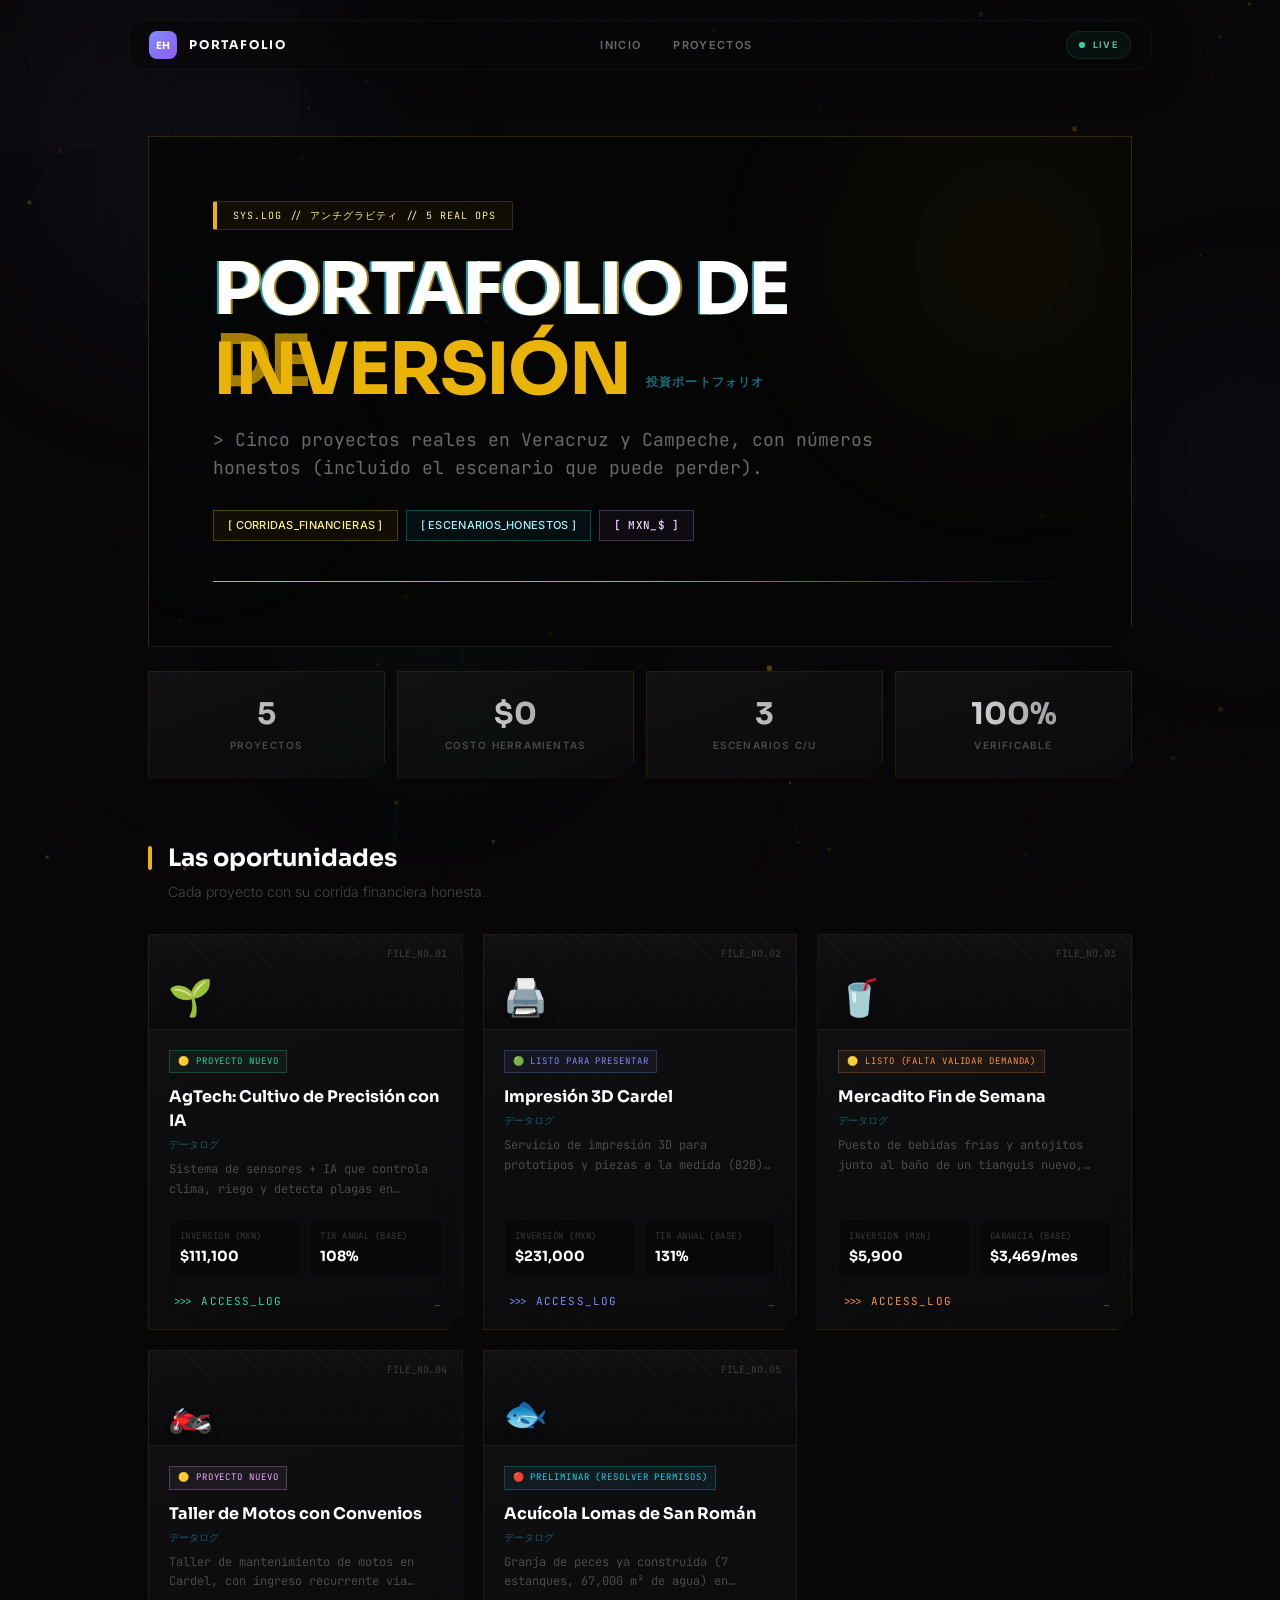
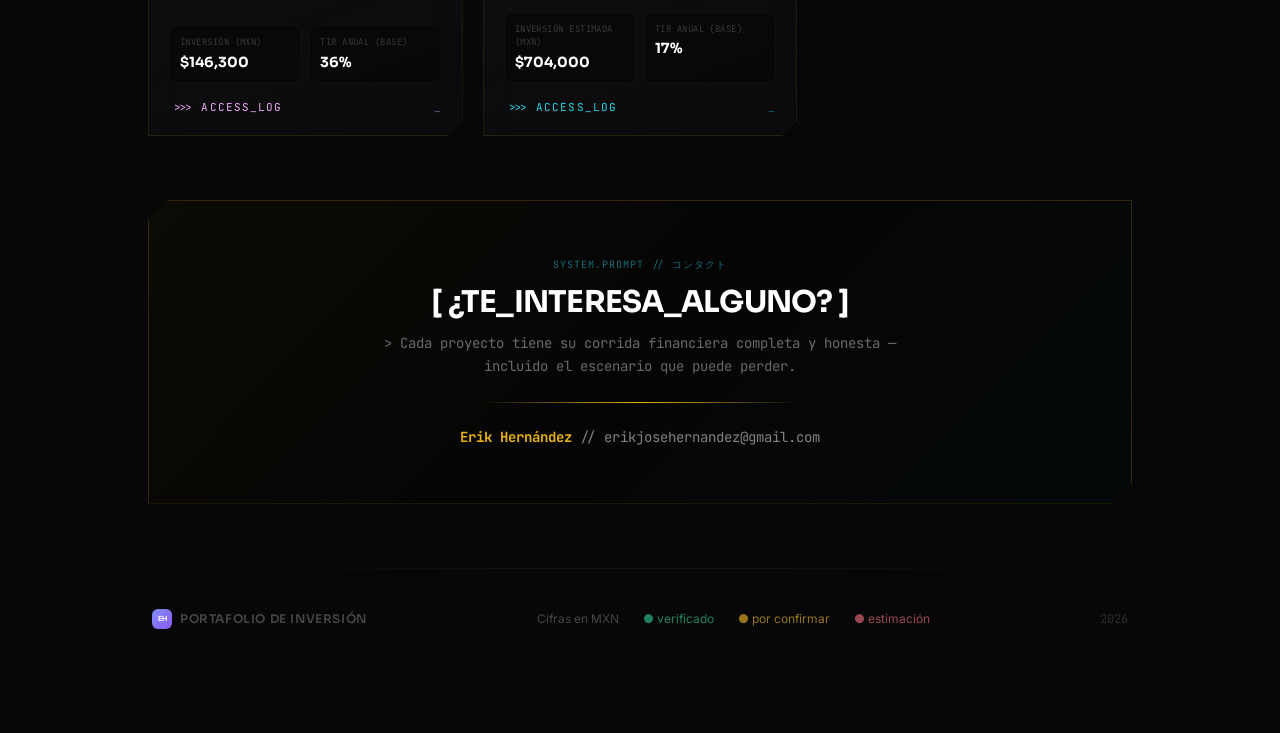
==== commit 724c783f: "feat: Mecha Anime UI aesthetic overhaul" ====
--- a/index.html
+++ b/index.html
@@ -3,125 +3,180 @@
 <title>Portafolio de Inversión · Erik Hernández</title><link rel="preconnect" href="https://fonts.googleapis.com"><link rel="preconnect" href="https://fonts.gstatic.com" crossorigin><link href="https://fonts.googleapis.com/css2?family=Inter:wght@300;400;500;600;700&family=Sora:wght@600;700;800&family=JetBrains+Mono:wght@400;500;600&display=swap" rel="stylesheet">
 <link rel="stylesheet" href="assets/tw.css">
 <style>
-  /* ── Base canvas ── */
+  /* ═══ BASE ═══ */
   body {
     background-color: #070708;
     cursor: none;
     overflow-x: hidden;
   }
 
-  /* ── Blueprint grid overlay ── */
+  /* ═══ PARTICLE CANVAS ═══ */
+  #particle-canvas {
+    position: fixed;
+    inset: 0;
+    z-index: 0;
+    pointer-events: none;
+  }
+
+  /* ═══ FLOATING GRADIENT ORBS ═══ */
+  .orb {
+    position: fixed;
+    border-radius: 50%;
+    filter: blur(80px);
+    pointer-events: none;
+    z-index: 0;
+    will-change: transform;
+    transition: transform 0.3s ease-out;
+  }
+  .orb-1 {
+    width: 500px; height: 500px;
+    background: radial-gradient(circle, rgba(129,140,248,0.08), transparent 70%);
+    top: -10%; left: -5%;
+  }
+  .orb-2 {
+    width: 400px; height: 400px;
+    background: radial-gradient(circle, rgba(192,132,252,0.06), transparent 70%);
+    top: 30%; right: -10%;
+  }
+  .orb-3 {
+    width: 350px; height: 350px;
+    background: radial-gradient(circle, rgba(52,211,153,0.05), transparent 70%);
+    bottom: 10%; left: 20%;
+  }
+
+  /* ═══ MOUSE GLOW ═══ */
+  #mouse-glow {
+    position: fixed;
+    width: 400px; height: 400px;
+    border-radius: 50%;
+    background: radial-gradient(circle, rgba(129,140,248,0.04), transparent 60%);
+    pointer-events: none;
+    z-index: 0;
+    transform: translate(-50%,-50%) translate3d(-999px,-999px,0);
+    will-change: transform;
+    transition: opacity 0.3s ease;
+  }
+
+  /* ═══ SCROLL PROGRESS BAR ═══ */
+  #scroll-progress {
+    position: fixed;
+    top: 0; left: 0;
+    height: 3px;
+    background: linear-gradient(90deg, #eab308, #4ade80, #22d3ee);
+    z-index: 9999;
+    width: 0%;
+    transition: width 0.05s linear;
+    box-shadow: 0 0 15px rgba(234,179,8,0.8);
+  }
+
+  /* ═══ SCANLINES & HALFTONE ═══ */
   .grid-overlay {
     position: fixed;
     inset: 0;
     z-index: 0;
     pointer-events: none;
-    background-image:
-      linear-gradient(to right, rgba(255,255,255,0.015) 1px, transparent 1px),
-      linear-gradient(to bottom, rgba(255,255,255,0.015) 1px, transparent 1px);
-    background-size: 60px 60px;
-    mask-image: radial-gradient(ellipse 80% 60% at 50% 30%, black 20%, transparent 70%);
-    -webkit-mask-image: radial-gradient(ellipse 80% 60% at 50% 30%, black 20%, transparent 70%);
-  }
-
-  /* ── Aurora ambient light ── */
-  .aurora-bg {
+    background: 
+      linear-gradient(rgba(18, 16, 16, 0) 50%, rgba(0, 0, 0, 0.25) 50%), 
+      linear-gradient(90deg, rgba(255, 0, 0, 0.06), rgba(0, 255, 0, 0.02), rgba(0, 0, 255, 0.06));
+    background-size: 100% 2px, 3px 100%;
+    opacity: 0.8;
+  }
+  .halftone-overlay {
     position: fixed;
     inset: 0;
     z-index: 0;
     pointer-events: none;
-    overflow: hidden;
-  }
-  .aurora-bg::before {
-    content: '';
-    position: absolute;
-    width: 140%;
-    height: 140%;
-    top: -30%;
-    left: -20%;
-    background: 
-      radial-gradient(ellipse 600px 400px at 20% 20%, rgba(129,140,248,0.06), transparent 60%),
-      radial-gradient(ellipse 500px 350px at 80% 10%, rgba(192,132,252,0.04), transparent 55%),
-      radial-gradient(ellipse 400px 300px at 60% 80%, rgba(52,211,153,0.03), transparent 50%);
-    animation: aurora 20s ease-in-out infinite;
-    background-size: 200% 200%;
-  }
-
-  /* ── Noise texture ── */
+    background-image: radial-gradient(circle, rgba(234,179,8,0.1) 1px, transparent 1.5px);
+    background-size: 20px 20px;
+    opacity: 0.3;
+  }
+
+  /* ═══ NOISE TEXTURE ═══ */
   .noise-overlay {
     position: fixed;
     inset: 0;
     z-index: 1;
     pointer-events: none;
-    opacity: 0.012;
-  }
-
-  /* ── Custom cursor ── */
+    opacity: 0.03;
+  }
+
+  /* ═══ MECHA CROSSHAIR CURSOR ═══ */
   .custom-cursor {
     position: fixed;
     top: 0; left: 0;
-    width: 28px; height: 28px;
-    border: 1.5px solid rgba(255,255,255,0.25);
-    border-radius: 50%;
+    width: 40px; height: 40px;
+    border: 1px solid rgba(234,179,8,0.4);
     pointer-events: none;
     z-index: 10000;
     transform: translate3d(-100px,-100px,0);
-    transition: width 0.35s cubic-bezier(0.16,1,0.3,1),
-                height 0.35s cubic-bezier(0.16,1,0.3,1),
-                background-color 0.35s cubic-bezier(0.16,1,0.3,1),
-                border-color 0.35s cubic-bezier(0.16,1,0.3,1);
+    transition: width 0.1s, height 0.1s, border-color 0.1s;
     will-change: transform;
-  }
+    clip-path: polygon(0 20%, 20% 0, 80% 0, 100% 20%, 100% 80%, 80% 100%, 20% 100%, 0 80%);
+  }
+  .custom-cursor::before, .custom-cursor::after {
+    content: '';
+    position: absolute;
+    background: rgba(234,179,8,0.6);
+  }
+  .custom-cursor::before { top: 50%; left: -10px; right: -10px; height: 1px; }
+  .custom-cursor::after { left: 50%; top: -10px; bottom: -10px; width: 1px; }
+  
   .cursor-dot {
     position: fixed;
     top: 0; left: 0;
     width: 4px; height: 4px;
-    background: white;
-    border-radius: 50%;
+    background: #eab308;
     pointer-events: none;
     z-index: 10001;
-    transform: translate3d(-100px,-100px,0);
+    transform: translate3d(-100px,-100px,0) rotate(45deg);
     will-change: transform;
+    box-shadow: 0 0 10px #eab308;
   }
   @media (max-width: 768px) {
-    .custom-cursor, .cursor-dot { display: none !important; }
+    .custom-cursor, .cursor-dot, #mouse-glow { display: none !important; }
     body { cursor: auto !important; }
+    #particle-canvas { display: none; }
   }
   .custom-cursor.hover {
-    width: 56px; height: 56px;
-    background-color: rgba(255,255,255,0.9);
-    border-color: transparent;
-    mix-blend-mode: difference;
-  }
-
-  /* ── Card spotlight effect ── */
+    width: 50px; height: 50px;
+    border-color: #22d3ee;
+  }
+  .custom-cursor.hover::before, .custom-cursor.hover::after {
+    background: #22d3ee;
+  }
+
+  /* ═══ CARD SPOTLIGHT + TILT ═══ */
   .spotlight-card {
     position: relative;
     overflow: hidden;
-    transition: all 0.5s cubic-bezier(0.16,1,0.3,1);
+    transition: all 0.3s cubic-bezier(0.25, 0.46, 0.45, 0.94);
+    transform-style: preserve-3d;
+    perspective: 1000px;
+    border-radius: 0; /* Sharp edges */
+    clip-path: polygon(0 0, 100% 0, 100% calc(100% - 15px), calc(100% - 15px) 100%, 0 100%);
+    border: 1px solid rgba(234,179,8,0.1);
   }
   .spotlight-card::before {
     content: '';
     position: absolute;
     inset: 0;
-    border-radius: inherit;
-    background: radial-gradient(400px circle at var(--mx,-999px) var(--my,-999px),
-      rgba(129,140,248,0.06), transparent 70%);
+    background: radial-gradient(450px circle at var(--mx,-999px) var(--my,-999px),
+      rgba(234,179,8,0.1), transparent 65%);
     z-index: 0;
     pointer-events: none;
     opacity: 0;
-    transition: opacity 0.5s ease;
+    transition: opacity 0.3s ease;
   }
   .spotlight-card:hover::before { opacity: 1; }
   .spotlight-card:hover {
-    border-color: rgba(255,255,255,0.08) !important;
-    transform: translateY(-3px);
-  }
-
-  /* ── Scroll reveal ── */
+    border-color: rgba(234,179,8,0.4) !important;
+    box-shadow: inset 0 0 20px rgba(234,179,8,0.1);
+  }
+
+  /* ═══ SCROLL REVEAL ═══ */
   .reveal {
     opacity: 0;
-    transform: translateY(30px);
+    transform: translateY(35px);
     transition: opacity 0.9s cubic-bezier(0.16,1,0.3,1),
                 transform 0.9s cubic-bezier(0.16,1,0.3,1);
   }
@@ -130,10 +185,54 @@
     transform: translateY(0);
   }
 
-  /* ── Gradient border ── */
-  .gradient-border {
-    position: relative;
-  }
+  /* ═══ PARALLAX ELEMENTS ═══ */
+  [data-parallax] {
+    will-change: transform;
+    transition: transform 0.1s linear;
+  }
+
+  /* ═══ ANIMATED SHIMMER LINE ═══ */
+  .shimmer-line {
+    height: 1px;
+    background: linear-gradient(90deg, transparent, rgba(129,140,248,0.3), transparent);
+    background-size: 200% 100%;
+    animation: shimmer 3s ease-in-out infinite;
+  }
+
+  @keyframes shimmer {
+    0% { background-position: -200% 0; }
+    100% { background-position: 200% 0; }
+  }
+
+  @keyframes aurora {
+    0% { background-position: 0% 50%; }
+    50% { background-position: 100% 50%; }
+    100% { background-position: 0% 50%; }
+  }
+
+  /* ═══ STAGGER DELAYS ═══ */
+  .delay-1 { transition-delay: 80ms; animation-delay: 80ms; }
+  .delay-2 { transition-delay: 160ms; animation-delay: 160ms; }
+  .delay-3 { transition-delay: 240ms; animation-delay: 240ms; }
+  .delay-4 { transition-delay: 320ms; animation-delay: 320ms; }
+  .delay-5 { transition-delay: 400ms; animation-delay: 400ms; }
+  .delay-6 { transition-delay: 480ms; animation-delay: 480ms; }
+
+  /* ═══ MAGNETIC HOVER ═══ */
+  .magnetic {
+    transition: transform 0.3s cubic-bezier(0.16,1,0.3,1);
+  }
+
+  /* ═══ PROJECT CARD ═══ */
+  .project-card .card-gradient {
+    transition: opacity 0.5s ease, transform 0.8s cubic-bezier(0.16,1,0.3,1);
+  }
+  .project-card:hover .card-gradient {
+    opacity: 0.95;
+    transform: scale(1.08);
+  }
+
+  /* ═══ GRADIENT BORDER ═══ */
   .gradient-border::after {
     content: '';
     position: absolute;
@@ -147,46 +246,31 @@
     pointer-events: none;
   }
 
-  /* ── Animated shimmer ── */
-  .shimmer-line {
-    height: 1px;
-    background: linear-gradient(90deg, transparent, rgba(129,140,248,0.3), transparent);
-    background-size: 200% 100%;
-    animation: shimmer 3s ease-in-out infinite;
-  }
-
-  /* ── Number counter animation ── */
-  @keyframes aurora {
-    0% { background-position: 0% 50%; }
-    50% { background-position: 100% 50%; }
-    100% { background-position: 0% 50%; }
-  }
-
-  /* ── Stagger delays ── */
-  .delay-1 { transition-delay: 100ms; animation-delay: 100ms; }
-  .delay-2 { transition-delay: 200ms; animation-delay: 200ms; }
-  .delay-3 { transition-delay: 300ms; animation-delay: 300ms; }
-  .delay-4 { transition-delay: 400ms; animation-delay: 400ms; }
-  .delay-5 { transition-delay: 500ms; animation-delay: 500ms; }
-
-  /* ── Project card hover gradient shift ── */
-  .project-card .card-gradient {
-    transition: opacity 0.5s ease, transform 0.5s ease;
-  }
-  .project-card:hover .card-gradient {
-    opacity: 0.9;
-    transform: scale(1.05);
-  }
-
-  /* ── Horizontal scroll for chips ── */
+  /* ═══ SCROLL INDICATOR PULSE ═══ */
+  .scroll-indicator {
+    animation: scrollBounce 2s ease-in-out infinite;
+  }
+  @keyframes scrollBounce {
+    0%,100% { transform: translateY(0); opacity: 0.4; }
+    50% { transform: translateY(8px); opacity: 0.8; }
+  }
+
   .scroll-chips { scrollbar-width: none; }
   .scroll-chips::-webkit-scrollbar { display: none; }
 </style>
 </head><body class="min-h-screen antialiased pb-10">
-  <!-- Aurora ambient -->
-  <div class="aurora-bg"></div>
+  <!-- Scroll Progress -->
+  <div id="scroll-progress"></div>
+  <!-- Particle Canvas -->
+  <canvas id="particle-canvas"></canvas>
+  <!-- Floating Gradient Orbs -->
+  <div class="orb orb-1" id="orb1"></div>
+  <div class="orb orb-2" id="orb2"></div>
+  <div class="orb orb-3" id="orb3"></div>
+  <!-- Mouse Glow -->
+  <div id="mouse-glow"></div>
   <!-- Grid overlay -->
-  <div class="grid-overlay"></div>
+  <div class="grid-overlay" id="grid-ov"></div>
   <!-- Noise texture -->
   <svg class="noise-overlay" xmlns="http://www.w3.org/2000/svg">
     <filter id="noise"><feTurbulence type="fractalNoise" baseFrequency="0.75" numOctaves="4" stitchTiles="stitch"/></filter>
@@ -200,22 +284,22 @@
   <header class="fixed top-0 left-0 right-0 z-50 px-4 pt-5">
   <nav class="nav-bar max-w-5xl mx-auto backdrop-blur-xl bg-surface-0/50 border border-white/[0.04] rounded-2xl py-2.5 px-5 flex items-center justify-between transition-all duration-500" style="box-shadow:0 8px 40px -12px rgba(0,0,0,.5)">
     <div class="flex items-center gap-3">
-      <div class="relative w-7 h-7 rounded-lg bg-gradient-to-br from-indigo-400 to-violet-500 flex items-center justify-center shadow-glow-sm">
+      <div class="relative w-7 h-7 rounded-lg bg-gradient-to-br from-indigo-400 to-violet-500 flex items-center justify-center shadow-glow-sm magnetic">
         <span class="font-display font-bold text-white text-[10px]">EH</span>
       </div>
-      <a href="index.html" class="font-display font-bold text-white text-xs tracking-[.15em] uppercase hover:text-accent-bright transition-colors duration-300">Portafolio</a>
+      <a href="index.html" class="font-display font-bold text-white text-xs tracking-[.15em] uppercase hover:text-accent-bright transition-colors duration-300 magnetic interactive">Portafolio</a>
     </div>
     <div class="hidden md:flex items-center gap-8 text-[11px] font-semibold tracking-[.12em] uppercase text-white/40">
-      <a href="index.html" class="hover:text-white transition-colors duration-300 relative group">
+      <a href="index.html" class="hover:text-white transition-colors duration-300 relative group magnetic interactive">
         Inicio
         <span class="absolute -bottom-1 left-0 w-0 h-px bg-accent group-hover:w-full transition-all duration-300"></span>
       </a>
-      <a href="index.html#oportunidades" class="hover:text-white transition-colors duration-300 relative group">
+      <a href="index.html#oportunidades" class="hover:text-white transition-colors duration-300 relative group magnetic interactive">
         Proyectos
         <span class="absolute -bottom-1 left-0 w-0 h-px bg-accent group-hover:w-full transition-all duration-300"></span>
       </a>
     </div>
-    <div class="flex items-center gap-2 rounded-full py-1.5 px-3" style="background:rgba(52,211,153,0.06);border:1px solid rgba(52,211,153,0.12)">
+    <div class="flex items-center gap-2 rounded-full py-1.5 px-3 magnetic interactive" style="background:rgba(52,211,153,0.06);border:1px solid rgba(52,211,153,0.12)">
       <span class="relative flex h-1.5 w-1.5">
         <span class="animate-ping absolute inline-flex h-full w-full rounded-full bg-emerald-400 opacity-60"></span>
         <span class="relative inline-flex rounded-full h-1.5 w-1.5 bg-emerald-400"></span>
@@ -225,36 +309,43 @@
   </nav>
 </header>
 <main class="max-w-5xl mx-auto px-5 pt-28">
-<section class="relative overflow-hidden rounded-2xl mt-6 reveal" style="border:1px solid rgba(255,255,255,0.03)">
-  <!-- Ambient aurora -->
-  <div class="absolute inset-0" style="background:linear-gradient(135deg, rgba(129,140,248,0.04) 0%, transparent 40%, rgba(192,132,252,0.03) 70%, transparent 100%)"></div>
-  <div class="absolute -right-32 -top-32 w-[500px] h-[500px] rounded-full blur-3xl animate-breathe" style="background:radial-gradient(circle, rgba(129,140,248,0.06), transparent 70%)"></div>
-  <div class="absolute -left-32 bottom-0 w-96 h-96 rounded-full blur-3xl opacity-50 animate-breathe" style="animation-delay:2s;background:radial-gradient(circle, rgba(192,132,252,0.04), transparent 70%)"></div>
+<section class="relative overflow-hidden mt-6 reveal" style="border:1px solid rgba(234,179,8,0.2); background:rgba(5,5,5,0.8); clip-path: polygon(0 0, 100% 0, 100% calc(100% - 20px), calc(100% - 20px) 100%, 0 100%);">
+  <!-- Ambient Mecha Glow -->
+  <div class="absolute inset-0 scanlines-overlay"></div>
+  <div class="absolute -right-32 -top-32 w-[500px] h-[500px] rounded-full blur-3xl animate-breathe" data-parallax="0.1" style="background:radial-gradient(circle, rgba(234,179,8,0.06), transparent 70%)"></div>
+  <div class="absolute -left-32 bottom-0 w-96 h-96 rounded-full blur-3xl opacity-50 animate-breathe" data-parallax="-0.05" style="animation-delay:2s;background:radial-gradient(circle, rgba(34,211,238,0.04), transparent 70%)"></div>
 
   <div class="relative p-10 md:p-16">
     <!-- Eyebrow -->
-    <div class="inline-flex items-center gap-2 rounded-full py-1.5 px-4 mb-6" style="background:rgba(255,255,255,0.03);border:1px solid rgba(255,255,255,0.06)">
-      <span class="font-mono text-[10px] tracking-[.15em] uppercase text-white/40">◆ 5 oportunidades reales · Veracruz & Campeche</span>
+    <div class="inline-flex items-center gap-2 rounded-sm py-1.5 px-4 mb-6 reveal delay-1" data-parallax="0.15" style="background:rgba(234,179,8,0.05);border-left:4px solid #eab308; border-right:1px solid rgba(234,179,8,0.2); border-top:1px solid rgba(234,179,8,0.2); border-bottom:1px solid rgba(234,179,8,0.2);">
+      <span class="font-mono text-[10px] tracking-widest uppercase text-accent-bright">SYS.LOG // アンチグラビティ // 5 REAL OPS</span>
     </div>
 
     <!-- Title -->
-    <h1 class="text-4xl md:text-7xl font-display font-bold tracking-tight leading-[1.05] uppercase">
-      <span class="grad-text">Portafolio de</span><br>
-      <span class="grad-text-accent">Inversión</span>
+    <h1 class="text-4xl md:text-7xl font-display font-bold tracking-tight leading-[1.05] uppercase reveal delay-2" data-parallax="0.2">
+      <div class="relative inline-block text-white mb-2">
+        <span class="absolute inset-0 text-accent animate-glitch opacity-70" style="animation-delay: -0.1s; left: 2px;">PORTAFOLIO DE</span>
+        <span class="absolute inset-0 text-neon-cyan animate-glitch opacity-70" style="animation-delay: -0.2s; left: -2px;">PORTAFOLIO DE</span>
+        <span class="relative">PORTAFOLIO DE</span>
+      </div><br>
+      <div class="flex items-center gap-4">
+        <span class="text-accent drop-shadow-glow">INVERSIÓN</span>
+        <span class="text-xs font-mono text-neon-cyan/50 tracking-widest mt-6 hidden md:block">投資ポートフォリオ</span>
+      </div>
     </h1>
 
     <!-- Subtitle -->
-    <p class="text-white/30 text-base md:text-lg mt-5 max-w-2xl font-light leading-relaxed">Cinco proyectos reales en Veracruz y Campeche, con números honestos (incluido el escenario que puede perder).</p>
+    <p class="text-white/40 text-base md:text-lg mt-5 max-w-2xl font-mono leading-relaxed reveal delay-3" data-parallax="0.1">> Cinco proyectos reales en Veracruz y Campeche, con números honestos (incluido el escenario que puede perder).</p>
 
     <!-- Tags -->
-    <div class="mt-7 flex flex-wrap gap-2">
-      <span class="chip">Corridas financieras</span>
-      <span class="chip">Escenarios honestos</span>
-      <span class="chip font-mono">MXN $</span>
+    <div class="mt-7 flex flex-wrap gap-2 reveal delay-4" data-parallax="0.05">
+      <span class="chip magnetic interactive" style="border-radius:0; border:1px solid rgba(234,179,8,0.3); background:rgba(234,179,8,0.05); color:#fef08a;">[ CORRIDAS_FINANCIERAS ]</span>
+      <span class="chip magnetic interactive" style="border-radius:0; border:1px solid rgba(34,211,238,0.3); background:rgba(34,211,238,0.05); color:#a5f3fc;">[ ESCENARIOS_HONESTOS ]</span>
+      <span class="chip font-mono magnetic interactive" style="border-radius:0; border:1px solid rgba(192,132,252,0.3); background:rgba(192,132,252,0.05); color:#e9d5ff;">[ MXN_$ ]</span>
     </div>
 
     <!-- Shimmer line -->
-    <div class="shimmer-line mt-10 rounded-full"></div>
+    <div class="mt-10 h-px bg-gradient-to-r from-accent via-neon-cyan to-transparent opacity-50 reveal delay-5"></div>
   </div>
 </section>
 <div class="grid grid-cols-2 md:grid-cols-4 gap-3 mt-6">
@@ -289,144 +380,151 @@
   <p class="text-white/25 text-sm mt-2 ml-5 font-light">Cada proyecto con su corrida financiera honesta.</p>
 </div>
 <div class="grid md:grid-cols-2 lg:grid-cols-3 gap-5">
-<a href="html/agtech-cultivo-ia.html" class="group spotlight-card project-card card overflow-hidden flex flex-col justify-between min-h-[360px] reveal delay-1">
-  <div class="relative z-10">
-    <!-- Gradient header -->
-    <div class="relative h-24 overflow-hidden rounded-t-xl -mx-px -mt-px">
-      <div class="card-gradient absolute inset-0 bg-gradient-to-br from-emerald-400 via-teal-500 to-cyan-600 opacity-80"></div>
-      <div class="absolute inset-0 bg-gradient-to-t from-surface-1 via-transparent to-transparent"></div>
+<a href="html/agtech-cultivo-ia.html" class="group spotlight-card project-card card overflow-hidden flex flex-col justify-between min-h-[360px] reveal delay-1 magnetic interactive">
+  <div class="relative z-10">
+    <!-- Header -->
+    <div class="relative h-24 overflow-hidden -mx-px -mt-px border-b border-white/5" style="background: repeating-linear-gradient(45deg, rgba(255,255,255,0.02), rgba(255,255,255,0.02) 2px, transparent 2px, transparent 10px);">
+      <div class="absolute inset-0 bg-gradient-to-t from-surface-1 to-transparent"></div>
+      <div class="absolute top-3 right-4 font-mono text-[10px] text-white/20">FILE_NO.01</div>
       <div class="absolute bottom-3 left-5 text-4xl drop-shadow-lg">🌱</div>
     </div>
 
     <!-- Body -->
     <div class="p-5 pt-4">
-      <span class="badge b-yellow">🟡 Proyecto nuevo</span>
-      <h3 class="text-base font-display font-bold text-white mt-3 group-hover:text-accent-bright transition-colors duration-300">AgTech: Cultivo de Precisión con IA</h3>
-      <p class="text-xs text-white/25 mt-2 line-clamp-2 leading-relaxed">Sistema de sensores + IA que controla clima, riego y detecta plagas en agricultura protegida legal (tomate, fresa, lechuga). Mercado virgen en Veracruz.</p>
+      <span class="inline-block px-2 py-1 text-[9px] font-mono tracking-widest uppercase border" style="border-color:#34d39940; color:#34d399; background:#34d39910">🟡 Proyecto nuevo</span>
+      <h3 class="text-base font-display font-bold text-white mt-3 group-hover:text-accent transition-colors duration-300">AgTech: Cultivo de Precisión con IA</h3>
+      <p class="text-[10px] font-mono text-neon-cyan/40 mt-1 uppercase">データログ</p>
+      <p class="text-xs text-white/25 mt-2 line-clamp-2 font-mono leading-relaxed">Sistema de sensores + IA que controla clima, riego y detecta plagas en agricultura protegida legal (tomate, fresa, lechuga). Mercado virgen en Veracruz.</p>
     </div>
   </div>
 
   <!-- Footer -->
   <div class="p-5 pt-0 relative z-10">
     <div class="grid grid-cols-2 gap-2 mb-4"><div class="rounded-lg p-2.5" style="background:rgba(7,7,8,0.6);border:1px solid rgba(255,255,255,0.03)"><div class="text-[9px] text-white/20 font-mono tracking-wider uppercase">Inversión (MXN)</div><div class="font-display font-bold text-white text-sm mt-0.5">$111,100</div></div><div class="rounded-lg p-2.5" style="background:rgba(7,7,8,0.6);border:1px solid rgba(255,255,255,0.03)"><div class="text-[9px] text-white/20 font-mono tracking-wider uppercase">TIR anual (base)</div><div class="font-display font-bold text-white text-sm mt-0.5">108%</div></div></div>
-    <div class="flex items-center gap-1.5 text-xs font-semibold tracking-wider uppercase group-hover:text-accent-bright transition-colors duration-300" style="color:#34d399">
-      <span>Explorar</span>
-      <svg class="w-3.5 h-3.5 group-hover:translate-x-0.5 transition-transform duration-300" xmlns="http://www.w3.org/2000/svg" fill="none" viewBox="0 0 24 24" stroke-width="2.5" stroke="currentColor"><path stroke-linecap="round" stroke-linejoin="round" d="M13.5 4.5L21 12m0 0l-7.5 7.5M21 12H3"/></svg>
+    <div class="flex items-center justify-between text-[11px] font-mono tracking-widest uppercase group-hover:text-accent-bright transition-colors duration-300" style="color:#34d399">
+      <span>>>> ACCESS_LOG</span>
+      <span class="opacity-50 group-hover:opacity-100 group-hover:translate-x-1 transition-all">_</span>
     </div>
   </div>
 </a>
-<a href="html/impresion-3d.html" class="group spotlight-card project-card card overflow-hidden flex flex-col justify-between min-h-[360px] reveal delay-2">
-  <div class="relative z-10">
-    <!-- Gradient header -->
-    <div class="relative h-24 overflow-hidden rounded-t-xl -mx-px -mt-px">
-      <div class="card-gradient absolute inset-0 bg-gradient-to-br from-indigo-400 via-violet-500 to-purple-600 opacity-80"></div>
-      <div class="absolute inset-0 bg-gradient-to-t from-surface-1 via-transparent to-transparent"></div>
+<a href="html/impresion-3d.html" class="group spotlight-card project-card card overflow-hidden flex flex-col justify-between min-h-[360px] reveal delay-2 magnetic interactive">
+  <div class="relative z-10">
+    <!-- Header -->
+    <div class="relative h-24 overflow-hidden -mx-px -mt-px border-b border-white/5" style="background: repeating-linear-gradient(45deg, rgba(255,255,255,0.02), rgba(255,255,255,0.02) 2px, transparent 2px, transparent 10px);">
+      <div class="absolute inset-0 bg-gradient-to-t from-surface-1 to-transparent"></div>
+      <div class="absolute top-3 right-4 font-mono text-[10px] text-white/20">FILE_NO.02</div>
       <div class="absolute bottom-3 left-5 text-4xl drop-shadow-lg">🖨️</div>
     </div>
 
     <!-- Body -->
     <div class="p-5 pt-4">
-      <span class="badge b-green">🟢 Listo para presentar</span>
-      <h3 class="text-base font-display font-bold text-white mt-3 group-hover:text-accent-bright transition-colors duration-300">Impresión 3D Cardel</h3>
-      <p class="text-xs text-white/25 mt-2 line-clamp-2 leading-relaxed">Servicio de impresión 3D para prototipos y piezas a la medida (B2B) en Ciudad Cardel — el único en el municipio.</p>
+      <span class="inline-block px-2 py-1 text-[9px] font-mono tracking-widest uppercase border" style="border-color:#818cf840; color:#818cf8; background:#818cf810">🟢 Listo para presentar</span>
+      <h3 class="text-base font-display font-bold text-white mt-3 group-hover:text-accent transition-colors duration-300">Impresión 3D Cardel</h3>
+      <p class="text-[10px] font-mono text-neon-cyan/40 mt-1 uppercase">データログ</p>
+      <p class="text-xs text-white/25 mt-2 line-clamp-2 font-mono leading-relaxed">Servicio de impresión 3D para prototipos y piezas a la medida (B2B) en Ciudad Cardel — el único en el municipio.</p>
     </div>
   </div>
 
   <!-- Footer -->
   <div class="p-5 pt-0 relative z-10">
     <div class="grid grid-cols-2 gap-2 mb-4"><div class="rounded-lg p-2.5" style="background:rgba(7,7,8,0.6);border:1px solid rgba(255,255,255,0.03)"><div class="text-[9px] text-white/20 font-mono tracking-wider uppercase">Inversión (MXN)</div><div class="font-display font-bold text-white text-sm mt-0.5">$231,000</div></div><div class="rounded-lg p-2.5" style="background:rgba(7,7,8,0.6);border:1px solid rgba(255,255,255,0.03)"><div class="text-[9px] text-white/20 font-mono tracking-wider uppercase">TIR anual (base)</div><div class="font-display font-bold text-white text-sm mt-0.5">131%</div></div></div>
-    <div class="flex items-center gap-1.5 text-xs font-semibold tracking-wider uppercase group-hover:text-accent-bright transition-colors duration-300" style="color:#818cf8">
-      <span>Explorar</span>
-      <svg class="w-3.5 h-3.5 group-hover:translate-x-0.5 transition-transform duration-300" xmlns="http://www.w3.org/2000/svg" fill="none" viewBox="0 0 24 24" stroke-width="2.5" stroke="currentColor"><path stroke-linecap="round" stroke-linejoin="round" d="M13.5 4.5L21 12m0 0l-7.5 7.5M21 12H3"/></svg>
+    <div class="flex items-center justify-between text-[11px] font-mono tracking-widest uppercase group-hover:text-accent-bright transition-colors duration-300" style="color:#818cf8">
+      <span>>>> ACCESS_LOG</span>
+      <span class="opacity-50 group-hover:opacity-100 group-hover:translate-x-1 transition-all">_</span>
     </div>
   </div>
 </a>
-<a href="html/mercadito.html" class="group spotlight-card project-card card overflow-hidden flex flex-col justify-between min-h-[360px] reveal delay-3">
-  <div class="relative z-10">
-    <!-- Gradient header -->
-    <div class="relative h-24 overflow-hidden rounded-t-xl -mx-px -mt-px">
-      <div class="card-gradient absolute inset-0 bg-gradient-to-br from-amber-400 via-orange-500 to-rose-500 opacity-80"></div>
-      <div class="absolute inset-0 bg-gradient-to-t from-surface-1 via-transparent to-transparent"></div>
+<a href="html/mercadito.html" class="group spotlight-card project-card card overflow-hidden flex flex-col justify-between min-h-[360px] reveal delay-3 magnetic interactive">
+  <div class="relative z-10">
+    <!-- Header -->
+    <div class="relative h-24 overflow-hidden -mx-px -mt-px border-b border-white/5" style="background: repeating-linear-gradient(45deg, rgba(255,255,255,0.02), rgba(255,255,255,0.02) 2px, transparent 2px, transparent 10px);">
+      <div class="absolute inset-0 bg-gradient-to-t from-surface-1 to-transparent"></div>
+      <div class="absolute top-3 right-4 font-mono text-[10px] text-white/20">FILE_NO.03</div>
       <div class="absolute bottom-3 left-5 text-4xl drop-shadow-lg">🥤</div>
     </div>
 
     <!-- Body -->
     <div class="p-5 pt-4">
-      <span class="badge b-yellow">🟡 Listo (falta validar demanda)</span>
-      <h3 class="text-base font-display font-bold text-white mt-3 group-hover:text-accent-bright transition-colors duration-300">Mercadito Fin de Semana</h3>
-      <p class="text-xs text-white/25 mt-2 line-clamp-2 leading-relaxed">Puesto de bebidas frías y antojitos junto al baño de un tianguis nuevo, con agua propia de purificadora.</p>
+      <span class="inline-block px-2 py-1 text-[9px] font-mono tracking-widest uppercase border" style="border-color:#fb923c40; color:#fb923c; background:#fb923c10">🟡 Listo (falta validar demanda)</span>
+      <h3 class="text-base font-display font-bold text-white mt-3 group-hover:text-accent transition-colors duration-300">Mercadito Fin de Semana</h3>
+      <p class="text-[10px] font-mono text-neon-cyan/40 mt-1 uppercase">データログ</p>
+      <p class="text-xs text-white/25 mt-2 line-clamp-2 font-mono leading-relaxed">Puesto de bebidas frías y antojitos junto al baño de un tianguis nuevo, con agua propia de purificadora.</p>
     </div>
   </div>
 
   <!-- Footer -->
   <div class="p-5 pt-0 relative z-10">
     <div class="grid grid-cols-2 gap-2 mb-4"><div class="rounded-lg p-2.5" style="background:rgba(7,7,8,0.6);border:1px solid rgba(255,255,255,0.03)"><div class="text-[9px] text-white/20 font-mono tracking-wider uppercase">Inversión (MXN)</div><div class="font-display font-bold text-white text-sm mt-0.5">$5,900</div></div><div class="rounded-lg p-2.5" style="background:rgba(7,7,8,0.6);border:1px solid rgba(255,255,255,0.03)"><div class="text-[9px] text-white/20 font-mono tracking-wider uppercase">Ganancia (base)</div><div class="font-display font-bold text-white text-sm mt-0.5">$3,469/mes</div></div></div>
-    <div class="flex items-center gap-1.5 text-xs font-semibold tracking-wider uppercase group-hover:text-accent-bright transition-colors duration-300" style="color:#fb923c">
-      <span>Explorar</span>
-      <svg class="w-3.5 h-3.5 group-hover:translate-x-0.5 transition-transform duration-300" xmlns="http://www.w3.org/2000/svg" fill="none" viewBox="0 0 24 24" stroke-width="2.5" stroke="currentColor"><path stroke-linecap="round" stroke-linejoin="round" d="M13.5 4.5L21 12m0 0l-7.5 7.5M21 12H3"/></svg>
+    <div class="flex items-center justify-between text-[11px] font-mono tracking-widest uppercase group-hover:text-accent-bright transition-colors duration-300" style="color:#fb923c">
+      <span>>>> ACCESS_LOG</span>
+      <span class="opacity-50 group-hover:opacity-100 group-hover:translate-x-1 transition-all">_</span>
     </div>
   </div>
 </a>
-<a href="html/taller-motos.html" class="group spotlight-card project-card card overflow-hidden flex flex-col justify-between min-h-[360px] reveal delay-4">
-  <div class="relative z-10">
-    <!-- Gradient header -->
-    <div class="relative h-24 overflow-hidden rounded-t-xl -mx-px -mt-px">
-      <div class="card-gradient absolute inset-0 bg-gradient-to-br from-fuchsia-400 via-pink-500 to-rose-600 opacity-80"></div>
-      <div class="absolute inset-0 bg-gradient-to-t from-surface-1 via-transparent to-transparent"></div>
+<a href="html/taller-motos.html" class="group spotlight-card project-card card overflow-hidden flex flex-col justify-between min-h-[360px] reveal delay-4 magnetic interactive">
+  <div class="relative z-10">
+    <!-- Header -->
+    <div class="relative h-24 overflow-hidden -mx-px -mt-px border-b border-white/5" style="background: repeating-linear-gradient(45deg, rgba(255,255,255,0.02), rgba(255,255,255,0.02) 2px, transparent 2px, transparent 10px);">
+      <div class="absolute inset-0 bg-gradient-to-t from-surface-1 to-transparent"></div>
+      <div class="absolute top-3 right-4 font-mono text-[10px] text-white/20">FILE_NO.04</div>
       <div class="absolute bottom-3 left-5 text-4xl drop-shadow-lg">🏍️</div>
     </div>
 
     <!-- Body -->
     <div class="p-5 pt-4">
-      <span class="badge b-yellow">🟡 Proyecto nuevo</span>
-      <h3 class="text-base font-display font-bold text-white mt-3 group-hover:text-accent-bright transition-colors duration-300">Taller de Motos con Convenios</h3>
-      <p class="text-xs text-white/25 mt-2 line-clamp-2 leading-relaxed">Taller de mantenimiento de motos en Cardel, con ingreso recurrente vía convenios con flotas de reparto y renting.</p>
+      <span class="inline-block px-2 py-1 text-[9px] font-mono tracking-widest uppercase border" style="border-color:#f0abfc40; color:#f0abfc; background:#f0abfc10">🟡 Proyecto nuevo</span>
+      <h3 class="text-base font-display font-bold text-white mt-3 group-hover:text-accent transition-colors duration-300">Taller de Motos con Convenios</h3>
+      <p class="text-[10px] font-mono text-neon-cyan/40 mt-1 uppercase">データログ</p>
+      <p class="text-xs text-white/25 mt-2 line-clamp-2 font-mono leading-relaxed">Taller de mantenimiento de motos en Cardel, con ingreso recurrente vía convenios con flotas de reparto y renting.</p>
     </div>
   </div>
 
   <!-- Footer -->
   <div class="p-5 pt-0 relative z-10">
     <div class="grid grid-cols-2 gap-2 mb-4"><div class="rounded-lg p-2.5" style="background:rgba(7,7,8,0.6);border:1px solid rgba(255,255,255,0.03)"><div class="text-[9px] text-white/20 font-mono tracking-wider uppercase">Inversión (MXN)</div><div class="font-display font-bold text-white text-sm mt-0.5">$146,300</div></div><div class="rounded-lg p-2.5" style="background:rgba(7,7,8,0.6);border:1px solid rgba(255,255,255,0.03)"><div class="text-[9px] text-white/20 font-mono tracking-wider uppercase">TIR anual (base)</div><div class="font-display font-bold text-white text-sm mt-0.5">36%</div></div></div>
-    <div class="flex items-center gap-1.5 text-xs font-semibold tracking-wider uppercase group-hover:text-accent-bright transition-colors duration-300" style="color:#f0abfc">
-      <span>Explorar</span>
-      <svg class="w-3.5 h-3.5 group-hover:translate-x-0.5 transition-transform duration-300" xmlns="http://www.w3.org/2000/svg" fill="none" viewBox="0 0 24 24" stroke-width="2.5" stroke="currentColor"><path stroke-linecap="round" stroke-linejoin="round" d="M13.5 4.5L21 12m0 0l-7.5 7.5M21 12H3"/></svg>
+    <div class="flex items-center justify-between text-[11px] font-mono tracking-widest uppercase group-hover:text-accent-bright transition-colors duration-300" style="color:#f0abfc">
+      <span>>>> ACCESS_LOG</span>
+      <span class="opacity-50 group-hover:opacity-100 group-hover:translate-x-1 transition-all">_</span>
     </div>
   </div>
 </a>
-<a href="html/acuicola.html" class="group spotlight-card project-card card overflow-hidden flex flex-col justify-between min-h-[360px] reveal delay-5">
-  <div class="relative z-10">
-    <!-- Gradient header -->
-    <div class="relative h-24 overflow-hidden rounded-t-xl -mx-px -mt-px">
-      <div class="card-gradient absolute inset-0 bg-gradient-to-br from-cyan-400 via-teal-500 to-emerald-600 opacity-80"></div>
-      <div class="absolute inset-0 bg-gradient-to-t from-surface-1 via-transparent to-transparent"></div>
+<a href="html/acuicola.html" class="group spotlight-card project-card card overflow-hidden flex flex-col justify-between min-h-[360px] reveal delay-5 magnetic interactive">
+  <div class="relative z-10">
+    <!-- Header -->
+    <div class="relative h-24 overflow-hidden -mx-px -mt-px border-b border-white/5" style="background: repeating-linear-gradient(45deg, rgba(255,255,255,0.02), rgba(255,255,255,0.02) 2px, transparent 2px, transparent 10px);">
+      <div class="absolute inset-0 bg-gradient-to-t from-surface-1 to-transparent"></div>
+      <div class="absolute top-3 right-4 font-mono text-[10px] text-white/20">FILE_NO.05</div>
       <div class="absolute bottom-3 left-5 text-4xl drop-shadow-lg">🐟</div>
     </div>
 
     <!-- Body -->
     <div class="p-5 pt-4">
-      <span class="badge b-red">🔴 Preliminar (resolver permisos)</span>
-      <h3 class="text-base font-display font-bold text-white mt-3 group-hover:text-accent-bright transition-colors duration-300">Acuícola Lomas de San Román</h3>
-      <p class="text-xs text-white/25 mt-2 line-clamp-2 leading-relaxed">Granja de peces ya construida (7 estanques, 67,000 m² de agua) en Campeche. Corrida preliminar.</p>
+      <span class="inline-block px-2 py-1 text-[9px] font-mono tracking-widest uppercase border" style="border-color:#22d3ee40; color:#22d3ee; background:#22d3ee10">🔴 Preliminar (resolver permisos)</span>
+      <h3 class="text-base font-display font-bold text-white mt-3 group-hover:text-accent transition-colors duration-300">Acuícola Lomas de San Román</h3>
+      <p class="text-[10px] font-mono text-neon-cyan/40 mt-1 uppercase">データログ</p>
+      <p class="text-xs text-white/25 mt-2 line-clamp-2 font-mono leading-relaxed">Granja de peces ya construida (7 estanques, 67,000 m² de agua) en Campeche. Corrida preliminar.</p>
     </div>
   </div>
 
   <!-- Footer -->
   <div class="p-5 pt-0 relative z-10">
     <div class="grid grid-cols-2 gap-2 mb-4"><div class="rounded-lg p-2.5" style="background:rgba(7,7,8,0.6);border:1px solid rgba(255,255,255,0.03)"><div class="text-[9px] text-white/20 font-mono tracking-wider uppercase">Inversión estimada (MXN)</div><div class="font-display font-bold text-white text-sm mt-0.5">$704,000</div></div><div class="rounded-lg p-2.5" style="background:rgba(7,7,8,0.6);border:1px solid rgba(255,255,255,0.03)"><div class="text-[9px] text-white/20 font-mono tracking-wider uppercase">TIR anual (base)</div><div class="font-display font-bold text-white text-sm mt-0.5">17%</div></div></div>
-    <div class="flex items-center gap-1.5 text-xs font-semibold tracking-wider uppercase group-hover:text-accent-bright transition-colors duration-300" style="color:#22d3ee">
-      <span>Explorar</span>
-      <svg class="w-3.5 h-3.5 group-hover:translate-x-0.5 transition-transform duration-300" xmlns="http://www.w3.org/2000/svg" fill="none" viewBox="0 0 24 24" stroke-width="2.5" stroke="currentColor"><path stroke-linecap="round" stroke-linejoin="round" d="M13.5 4.5L21 12m0 0l-7.5 7.5M21 12H3"/></svg>
+    <div class="flex items-center justify-between text-[11px] font-mono tracking-widest uppercase group-hover:text-accent-bright transition-colors duration-300" style="color:#22d3ee">
+      <span>>>> ACCESS_LOG</span>
+      <span class="opacity-50 group-hover:opacity-100 group-hover:translate-x-1 transition-all">_</span>
     </div>
   </div>
 </a>
 </div>
-<section class="relative overflow-hidden rounded-2xl mt-16 p-10 md:p-14 text-center reveal" style="border:1px solid rgba(255,255,255,0.03)">
-  <div class="absolute inset-0" style="background:linear-gradient(135deg, rgba(129,140,248,0.03), transparent 50%, rgba(192,132,252,0.02))"></div>
+<section class="relative overflow-hidden mt-16 p-10 md:p-14 text-center reveal" style="border:1px solid rgba(234,179,8,0.2); background:rgba(5,5,5,0.8); clip-path: polygon(0 20px, 20px 0, 100% 0, 100% calc(100% - 20px), calc(100% - 20px) 100%, 0 100%);">
+  <div class="absolute inset-0 scanlines-overlay"></div>
+  <div class="absolute inset-0" style="background:linear-gradient(135deg, rgba(234,179,8,0.03), transparent 50%, rgba(34,211,238,0.02))"></div>
   <div class="relative">
-    <h2 class="text-2xl md:text-3xl font-display font-bold text-white">¿Te interesa alguno?</h2>
-    <p class="text-white/30 mt-3 max-w-lg mx-auto text-sm leading-relaxed">Cada proyecto tiene su corrida financiera completa y honesta — incluido el escenario que puede perder.</p>
-    <div class="section-divider my-6 max-w-xs mx-auto"></div>
-    <p class="text-white/40 text-sm"><span class="text-white font-semibold">Erik Hernández</span> · <span class="font-mono">erikjosehernandez@gmail.com</span></p>
+    <div class="font-mono text-neon-cyan/50 text-[10px] uppercase tracking-widest mb-3">SYSTEM.PROMPT // コンタクト</div>
+    <h2 class="text-2xl md:text-3xl font-display font-bold text-white uppercase tracking-tight">[ ¿TE_INTERESA_ALGUNO? ]</h2>
+    <p class="text-white/40 mt-3 max-w-lg mx-auto text-sm font-mono leading-relaxed">> Cada proyecto tiene su corrida financiera completa y honesta — incluido el escenario que puede perder.</p>
+    <div class="my-6 max-w-xs mx-auto h-px bg-gradient-to-r from-transparent via-accent to-transparent"></div>
+    <p class="text-white/50 text-sm font-mono"><span class="text-accent font-bold">Erik Hernández</span> // <span>erikjosehernandez@gmail.com</span></p>
   </div>
 </section>
 </main>
@@ -451,65 +549,287 @@
   </div>
 
   <script>
-    // ── Custom cursor with physics ──
-    const ring = document.getElementById('cursor-ring');
-    const dot = document.getElementById('cursor-dot');
-    if (ring && dot) {
-      let mx = -100, my = -100, rx = -100, ry = -100;
-      const sp = 0.12;
-      document.addEventListener('mousemove', ev => { mx = ev.clientX; my = ev.clientY; });
-      function tick() {
-        rx += (mx - rx) * sp;
-        ry += (my - ry) * sp;
+  (function() {
+    'use strict';
+    const isMobile = window.innerWidth < 769;
+    let mouseX = -999, mouseY = -999, scrollY = 0, scrollPct = 0;
+    const ease = 0.12;
+
+    // ═══════════════════════════════════════════
+    // 1. PARTICLE CONSTELLATION (Canvas)
+    // ═══════════════════════════════════════════
+    if (!isMobile) {
+      const cvs = document.getElementById('particle-canvas');
+      const ctx = cvs.getContext('2d');
+      let W, H;
+      function resize() { W = cvs.width = window.innerWidth; H = cvs.height = window.innerHeight; }
+      resize();
+      window.addEventListener('resize', resize);
+
+      const COUNT = 80;
+      const LINK_DIST = 140;
+      const MOUSE_RADIUS = 200;
+      const particles = [];
+
+      for (let i = 0; i < COUNT; i++) {
+        particles.push({
+          x: Math.random() * W,
+          y: Math.random() * H,
+          vx: (Math.random() - 0.5) * 0.3,
+          vy: (Math.random() - 0.5) * 0.3,
+          r: Math.random() * 1.5 + 0.5,
+          baseAlpha: Math.random() * 0.3 + 0.1
+        });
+      }
+
+      function drawParticles() {
+        ctx.clearRect(0, 0, W, H);
+
+        // Scroll speed boost
+        const scrollBoost = 1 + Math.abs(window._scrollDelta || 0) * 0.02;
+
+        for (let i = 0; i < COUNT; i++) {
+          const p = particles[i];
+          // Mouse repulsion
+          const dxm = p.x - mouseX;
+          const dym = p.y - mouseY;
+          const distM = Math.sqrt(dxm*dxm + dym*dym);
+          if (distM < MOUSE_RADIUS && distM > 0) {
+            const force = (MOUSE_RADIUS - distM) / MOUSE_RADIUS * 0.8;
+            p.vx += (dxm / distM) * force;
+            p.vy += (dym / distM) * force;
+          }
+
+          // Damping
+          p.vx *= 0.97;
+          p.vy *= 0.97;
+
+          // Movement
+          p.x += p.vx * scrollBoost;
+          p.y += p.vy * scrollBoost;
+
+          // Wrap
+          if (p.x < -10) p.x = W + 10;
+          if (p.x > W + 10) p.x = -10;
+          if (p.y < -10) p.y = H + 10;
+          if (p.y > H + 10) p.y = -10;
+
+          // Draw particle (Square block)
+          const alpha = p.baseAlpha * (0.6 + 0.4 * Math.sin(Date.now() * 0.001 + i));
+          ctx.fillStyle = `rgba(234,179,8,${alpha.toFixed(3)})`;
+          ctx.fillRect(p.x - p.r, p.y - p.r, p.r*2.5, p.r*2.5);
+        }
+
+        // Draw connections
+        for (let i = 0; i < COUNT; i++) {
+          for (let j = i + 1; j < COUNT; j++) {
+            const dx = particles[i].x - particles[j].x;
+            const dy = particles[i].y - particles[j].y;
+            const d = Math.sqrt(dx*dx + dy*dy);
+            if (d < LINK_DIST) {
+              const a = (1 - d / LINK_DIST) * 0.12;
+              ctx.beginPath();
+              ctx.moveTo(particles[i].x, particles[i].y);
+              ctx.lineTo(particles[j].x, particles[j].y);
+              ctx.strokeStyle = `rgba(34,211,238,${a.toFixed(3)})`;
+              ctx.lineWidth = 0.5;
+              ctx.stroke();
+            }
+          }
+        }
+
+        // Mouse-to-particle connections
+        if (mouseX > 0) {
+          for (let i = 0; i < COUNT; i++) {
+            const dx = particles[i].x - mouseX;
+            const dy = particles[i].y - mouseY;
+            const d = Math.sqrt(dx*dx + dy*dy);
+            if (d < MOUSE_RADIUS) {
+              const a = (1 - d / MOUSE_RADIUS) * 0.3;
+              ctx.beginPath();
+              ctx.moveTo(particles[i].x, particles[i].y);
+              ctx.lineTo(mouseX, mouseY);
+              ctx.strokeStyle = `rgba(192,132,252,${a.toFixed(3)})`;
+              ctx.lineWidth = 1;
+              ctx.stroke();
+            }
+          }
+        }
+
+        requestAnimationFrame(drawParticles);
+      }
+      requestAnimationFrame(drawParticles);
+    }
+
+    // ═══════════════════════════════════════════
+    // 2. MOUSE TRACKING (shared state)
+    // ═══════════════════════════════════════════
+    document.addEventListener('mousemove', ev => {
+      mouseX = ev.clientX;
+      mouseY = ev.clientY;
+    });
+
+    // ═══════════════════════════════════════════
+    // 3. CUSTOM CURSOR (ring + dot)
+    // ═══════════════════════════════════════════
+    if (!isMobile) {
+      const ring = document.getElementById('cursor-ring');
+      const dot = document.getElementById('cursor-dot');
+      const glow = document.getElementById('mouse-glow');
+      let rx = -100, ry = -100;
+      function tickCursor() {
+        rx += (mouseX - rx) * ease;
+        ry += (mouseY - ry) * ease;
         const s = ring.classList.contains('hover') ? 56 : 28;
-        ring.style.transform = `translate3d(${rx - s/2}px,${ry - s/2}px,0)`;
-        dot.style.transform = `translate3d(${mx - 2}px,${my - 2}px,0)`;
-        requestAnimationFrame(tick);
+        ring.style.transform = `translate3d(${rx-s/2}px,${ry-s/2}px,0)`;
+        dot.style.transform = `translate3d(${mouseX-2.5}px,${mouseY-2.5}px,0)`;
+        glow.style.transform = `translate(-50%,-50%) translate3d(${mouseX}px,${mouseY}px,0)`;
+        requestAnimationFrame(tickCursor);
       }
-      requestAnimationFrame(tick);
-      document.querySelectorAll('a,button,[role="button"],.interactive').forEach(el => {
+      requestAnimationFrame(tickCursor);
+
+      // Hover detection
+      document.querySelectorAll('a,button,[role="button"],.interactive,.magnetic').forEach(el => {
         el.addEventListener('mouseenter', () => ring.classList.add('hover'));
         el.addEventListener('mouseleave', () => ring.classList.remove('hover'));
       });
     }
 
-    // ── Card spotlight ──
-    document.querySelectorAll('.spotlight-card').forEach(c => {
-      c.addEventListener('mousemove', ev => {
-        const r = c.getBoundingClientRect();
-        c.style.setProperty('--mx', `${ev.clientX - r.left}px`);
-        c.style.setProperty('--my', `${ev.clientY - r.top}px`);
+    // ═══════════════════════════════════════════
+    // 4. CARD SPOTLIGHT + 3D TILT
+    // ═══════════════════════════════════════════
+    document.querySelectorAll('.spotlight-card').forEach(card => {
+      card.addEventListener('mousemove', ev => {
+        const r = card.getBoundingClientRect();
+        const x = ev.clientX - r.left;
+        const y = ev.clientY - r.top;
+        card.style.setProperty('--mx', `${x}px`);
+        card.style.setProperty('--my', `${y}px`);
+        // 3D tilt
+        const cx = r.width / 2;
+        const cy = r.height / 2;
+        const rotX = ((y - cy) / cy) * -3;
+        const rotY = ((x - cx) / cx) * 3;
+        card.style.transform = `perspective(800px) rotateX(${rotX}deg) rotateY(${rotY}deg) translateZ(4px)`;
       });
-      c.addEventListener('mouseleave', () => {
-        c.style.removeProperty('--mx');
-        c.style.removeProperty('--my');
+      card.addEventListener('mouseleave', () => {
+        card.style.removeProperty('--mx');
+        card.style.removeProperty('--my');
+        card.style.transform = '';
       });
     });
 
-    // ── Scroll reveal with IntersectionObserver ──
-    const obs = new IntersectionObserver((entries) => {
+    // ═══════════════════════════════════════════
+    // 5. MAGNETIC BUTTONS
+    // ═══════════════════════════════════════════
+    document.querySelectorAll('.magnetic').forEach(btn => {
+      btn.addEventListener('mousemove', ev => {
+        const r = btn.getBoundingClientRect();
+        const x = ev.clientX - r.left - r.width / 2;
+        const y = ev.clientY - r.top - r.height / 2;
+        btn.style.transform = `translate(${x * 0.2}px, ${y * 0.2}px)`;
+      });
+      btn.addEventListener('mouseleave', () => {
+        btn.style.transform = '';
+      });
+    });
+
+    // ═══════════════════════════════════════════
+    // 6. SCROLL EFFECTS (progress, orbs, parallax, grid fade)
+    // ═══════════════════════════════════════════
+    const progressBar = document.getElementById('scroll-progress');
+    const orb1 = document.getElementById('orb1');
+    const orb2 = document.getElementById('orb2');
+    const orb3 = document.getElementById('orb3');
+    const gridOv = document.getElementById('grid-ov');
+    let lastScroll = 0;
+    window._scrollDelta = 0;
+
+    function onScroll() {
+      const sy = window.scrollY;
+      const docH = document.documentElement.scrollHeight - window.innerHeight;
+      scrollPct = docH > 0 ? sy / docH : 0;
+      window._scrollDelta = sy - lastScroll;
+      lastScroll = sy;
+
+      // Scroll progress bar
+      if (progressBar) progressBar.style.width = `${scrollPct * 100}%`;
+
+      // Float orbs with scroll (parallax layers)
+      if (orb1) orb1.style.transform = `translate3d(${Math.sin(scrollPct*3)*30}px, ${-sy*0.15}px, 0)`;
+      if (orb2) orb2.style.transform = `translate3d(${Math.cos(scrollPct*2)*40}px, ${-sy*0.08}px, 0)`;
+      if (orb3) orb3.style.transform = `translate3d(${Math.sin(scrollPct*4)*20}px, ${-sy*0.12}px, 0)`;
+
+      // Grid fade on scroll
+      if (gridOv) gridOv.style.opacity = Math.max(0, 0.6 - scrollPct * 0.8);
+
+      // Parallax elements
+      document.querySelectorAll('[data-parallax]').forEach(el => {
+        const speed = parseFloat(el.dataset.parallax) || 0.1;
+        el.style.transform = `translateY(${-sy * speed}px)`;
+      });
+    }
+
+    let scrollTicking = false;
+    window.addEventListener('scroll', () => {
+      if (!scrollTicking) {
+        requestAnimationFrame(() => {
+          onScroll();
+          scrollTicking = false;
+        });
+        scrollTicking = true;
+      }
+    }, { passive: true });
+    onScroll();
+
+    // ═══════════════════════════════════════════
+    // 7. SCROLL REVEAL (IntersectionObserver)
+    // ═══════════════════════════════════════════
+    const obs = new IntersectionObserver(entries => {
       entries.forEach((entry, i) => {
         if (entry.isIntersecting) {
-          setTimeout(() => entry.target.classList.add('active'), i * 60);
+          const delay = parseInt(entry.target.dataset.revealDelay || '0') || i * 50;
+          setTimeout(() => entry.target.classList.add('active'), delay);
           obs.unobserve(entry.target);
         }
       });
-    }, { threshold: 0.08, rootMargin: '0px 0px -40px 0px' });
+    }, { threshold: 0.06, rootMargin: '0px 0px -30px 0px' });
     document.querySelectorAll('.reveal').forEach(el => obs.observe(el));
 
-    // ── Smooth nav background ──
-    const nav = document.querySelector('.nav-bar');
-    if (nav) {
-      let ticking = false;
+    // ═══════════════════════════════════════════
+    // 8. NAV SCROLL EFFECT
+    // ═══════════════════════════════════════════
+    const navBar = document.querySelector('.nav-bar');
+    if (navBar) {
+      let navTick = false;
       window.addEventListener('scroll', () => {
-        if (!ticking) {
+        if (!navTick) {
           requestAnimationFrame(() => {
-            nav.classList.toggle('scrolled', window.scrollY > 60);
-            ticking = false;
+            const scrolled = window.scrollY > 50;
+            navBar.style.background = scrolled
+              ? 'rgba(7,7,8,0.85)'
+              : 'rgba(7,7,8,0.5)';
+            navBar.style.borderColor = scrolled
+              ? 'rgba(255,255,255,0.06)'
+              : 'rgba(255,255,255,0.04)';
+            navTick = false;
           });
-          ticking = true;
+          navTick = true;
         }
+      }, { passive: true });
+    }
+
+    // ═══════════════════════════════════════════
+    // 9. SMOOTH ENTRANCE ANIMATION
+    // ═══════════════════════════════════════════
+    window.addEventListener('DOMContentLoaded', () => {
+      document.body.style.opacity = '0';
+      document.body.style.transition = 'opacity 0.6s ease';
+      requestAnimationFrame(() => {
+        document.body.style.opacity = '1';
       });
-    }
+    });
+
+  })();
   </script>
 </body></html>
--- a/assets/tw.css
+++ b/assets/tw.css
@@ -1 +1 @@
-*,:after,:before{--tw-border-spacing-x:0;--tw-border-spacing-y:0;--tw-translate-x:0;--tw-translate-y:0;--tw-rotate:0;--tw-skew-x:0;--tw-skew-y:0;--tw-scale-x:1;--tw-scale-y:1;--tw-pan-x: ;--tw-pan-y: ;--tw-pinch-zoom: ;--tw-scroll-snap-strictness:proximity;--tw-gradient-from-position: ;--tw-gradient-via-position: ;--tw-gradient-to-position: ;--tw-ordinal: ;--tw-slashed-zero: ;--tw-numeric-figure: ;--tw-numeric-spacing: ;--tw-numeric-fraction: ;--tw-ring-inset: ;--tw-ring-offset-width:0px;--tw-ring-offset-color:#fff;--tw-ring-color:rgba(59,130,246,.5);--tw-ring-offset-shadow:0 0 #0000;--tw-ring-shadow:0 0 #0000;--tw-shadow:0 0 #0000;--tw-shadow-colored:0 0 #0000;--tw-blur: ;--tw-brightness: ;--tw-contrast: ;--tw-grayscale: ;--tw-hue-rotate: ;--tw-invert: ;--tw-saturate: ;--tw-sepia: ;--tw-drop-shadow: ;--tw-backdrop-blur: ;--tw-backdrop-brightness: ;--tw-backdrop-contrast: ;--tw-backdrop-grayscale: ;--tw-backdrop-hue-rotate: ;--tw-backdrop-invert: ;--tw-backdrop-opacity: ;--tw-backdrop-saturate: ;--tw-backdrop-sepia: ;--tw-contain-size: ;--tw-contain-layout: ;--tw-contain-paint: ;--tw-contain-style: }::backdrop{--tw-border-spacing-x:0;--tw-border-spacing-y:0;--tw-translate-x:0;--tw-translate-y:0;--tw-rotate:0;--tw-skew-x:0;--tw-skew-y:0;--tw-scale-x:1;--tw-scale-y:1;--tw-pan-x: ;--tw-pan-y: ;--tw-pinch-zoom: ;--tw-scroll-snap-strictness:proximity;--tw-gradient-from-position: ;--tw-gradient-via-position: ;--tw-gradient-to-position: ;--tw-ordinal: ;--tw-slashed-zero: ;--tw-numeric-figure: ;--tw-numeric-spacing: ;--tw-numeric-fraction: ;--tw-ring-inset: ;--tw-ring-offset-width:0px;--tw-ring-offset-color:#fff;--tw-ring-color:rgba(59,130,246,.5);--tw-ring-offset-shadow:0 0 #0000;--tw-ring-shadow:0 0 #0000;--tw-shadow:0 0 #0000;--tw-shadow-colored:0 0 #0000;--tw-blur: ;--tw-brightness: ;--tw-contrast: ;--tw-grayscale: ;--tw-hue-rotate: ;--tw-invert: ;--tw-saturate: ;--tw-sepia: ;--tw-drop-shadow: ;--tw-backdrop-blur: ;--tw-backdrop-brightness: ;--tw-backdrop-contrast: ;--tw-backdrop-grayscale: ;--tw-backdrop-hue-rotate: ;--tw-backdrop-invert: ;--tw-backdrop-opacity: ;--tw-backdrop-saturate: ;--tw-backdrop-sepia: ;--tw-contain-size: ;--tw-contain-layout: ;--tw-contain-paint: ;--tw-contain-style: }/*! tailwindcss v3.4.17 | MIT License | https://tailwindcss.com*/*,:after,:before{box-sizing:border-box;border:0 solid #e5e7eb}:after,:before{--tw-content:""}:host,html{line-height:1.5;-webkit-text-size-adjust:100%;-moz-tab-size:4;-o-tab-size:4;tab-size:4;font-family:Inter,system-ui,sans-serif;font-feature-settings:normal;font-variation-settings:normal;-webkit-tap-highlight-color:transparent}body{margin:0;line-height:inherit}hr{height:0;color:inherit;border-top-width:1px}abbr:where([title]){-webkit-text-decoration:underline dotted;text-decoration:underline dotted}h1,h2,h3,h4,h5,h6{font-size:inherit;font-weight:inherit}a{color:inherit;text-decoration:inherit}b,strong{font-weight:bolder}code,kbd,pre,samp{font-family:JetBrains Mono,Fira Code,monospace;font-feature-settings:normal;font-variation-settings:normal;font-size:1em}small{font-size:80%}sub,sup{font-size:75%;line-height:0;position:relative;vertical-align:baseline}sub{bottom:-.25em}sup{top:-.5em}table{text-indent:0;border-color:inherit;border-collapse:collapse}button,input,optgroup,select,textarea{font-family:inherit;font-feature-settings:inherit;font-variation-settings:inherit;font-size:100%;font-weight:inherit;line-height:inherit;letter-spacing:inherit;color:inherit;margin:0;padding:0}button,select{text-transform:none}button,input:where([type=button]),input:where([type=reset]),input:where([type=submit]){-webkit-appearance:button;background-color:transparent;background-image:none}:-moz-focusring{outline:auto}:-moz-ui-invalid{box-shadow:none}progress{vertical-align:baseline}::-webkit-inner-spin-button,::-webkit-outer-spin-button{height:auto}[type=search]{-webkit-appearance:textfield;outline-offset:-2px}::-webkit-search-decoration{-webkit-appearance:none}::-webkit-file-upload-button{-webkit-appearance:button;font:inherit}summary{display:list-item}blockquote,dd,dl,figure,h1,h2,h3,h4,h5,h6,hr,p,pre{margin:0}fieldset{margin:0}fieldset,legend{padding:0}menu,ol,ul{list-style:none;margin:0;padding:0}dialog{padding:0}textarea{resize:vertical}input::-moz-placeholder,textarea::-moz-placeholder{opacity:1;color:#9ca3af}input::placeholder,textarea::placeholder{opacity:1;color:#9ca3af}[role=button],button{cursor:pointer}:disabled{cursor:default}audio,canvas,embed,iframe,img,object,svg,video{display:block;vertical-align:middle}img,video{max-width:100%;height:auto}[hidden]:where(:not([hidden=until-found])){display:none}html{scroll-behavior:smooth}body{--tw-bg-opacity:1;background-color:rgb(7 7 8/var(--tw-bg-opacity,1));color:rgb(212 212 212/var(--tw-text-opacity,1));-webkit-font-smoothing:antialiased;-moz-osx-font-smoothing:grayscale;font-feature-settings:"liga" 1,"calt" 1}body,h1,h2,h3,h4{--tw-text-opacity:1}h1,h2,h3,h4{font-family:Sora,Inter,sans-serif;color:rgb(255 255 255/var(--tw-text-opacity,1))}::-moz-selection{background-color:rgba(129,140,248,.2);--tw-text-opacity:1;color:rgb(255 255 255/var(--tw-text-opacity,1))}::selection{background-color:rgba(129,140,248,.2);--tw-text-opacity:1;color:rgb(255 255 255/var(--tw-text-opacity,1))}:focus-visible{outline:2px solid transparent;outline-offset:2px;--tw-ring-offset-shadow:var(--tw-ring-inset) 0 0 0 var(--tw-ring-offset-width) var(--tw-ring-offset-color);--tw-ring-shadow:var(--tw-ring-inset) 0 0 0 calc(2px + var(--tw-ring-offset-width)) var(--tw-ring-color);box-shadow:var(--tw-ring-offset-shadow),var(--tw-ring-shadow),var(--tw-shadow,0 0 #0000);--tw-ring-color:rgba(129,140,248,.5);--tw-ring-offset-width:2px;--tw-ring-offset-color:#070708}.card{background:linear-gradient(160deg,rgba(19,19,22,.85),rgba(13,13,15,.65));border:1px solid hsla(0,0%,100%,.05);-webkit-backdrop-filter:blur(20px);backdrop-filter:blur(20px);border-radius:1.25rem;box-shadow:0 25px 60px -20px rgba(0,0,0,.6);transition:all .5s cubic-bezier(.16,1,.3,1)}.card:hover{border-color:hsla(0,0%,100%,.1);box-shadow:0 35px 80px -20px rgba(0,0,0,.8);transform:translateY(-2px)}.grad-text{background-image:linear-gradient(90deg,#f4f4f5,hsla(240,5%,96%,.5))}.grad-text,.grad-text-accent{-webkit-background-clip:text;background-clip:text;color:transparent}.grad-text-accent{background-image:linear-gradient(135deg,#818cf8,#c084fc,#f0abfc)}.badge{display:inline-flex;align-items:center;gap:.375rem;border-radius:9999px;border-width:1px;padding:.25rem .75rem;font-size:11px;font-weight:600;letter-spacing:.025em;-webkit-backdrop-filter:blur(8px);backdrop-filter:blur(8px)}.b-green{border-color:rgba(16,185,129,.2);background-color:rgba(16,185,129,.1);--tw-text-opacity:1;color:rgb(110 231 183/var(--tw-text-opacity,1))}.b-yellow{border-color:rgba(245,158,11,.2);background-color:rgba(245,158,11,.1);--tw-text-opacity:1;color:rgb(252 211 77/var(--tw-text-opacity,1))}.b-red{border-color:rgba(244,63,94,.2);background-color:rgba(244,63,94,.1);--tw-text-opacity:1;color:rgb(253 164 175/var(--tw-text-opacity,1))}.b-blue{border-color:rgba(99,102,241,.2);background-color:rgba(99,102,241,.1);--tw-text-opacity:1;color:rgb(165 180 252/var(--tw-text-opacity,1))}.chip{border-radius:9999px;padding:.375rem .875rem;font-size:11px;font-weight:500;letter-spacing:.025em;background:hsla(0,0%,100%,.04);border:1px solid hsla(0,0%,100%,.08);color:hsla(0,0%,100%,.7)}.btn-ghost,.chip{display:inline-flex;align-items:center}.btn-ghost{gap:.5rem;border-radius:.75rem;padding:.75rem 1.5rem;font-weight:600;transition-property:all;transition-timing-function:cubic-bezier(.4,0,.2,1);transition-duration:.3s}.btn-ghost:hover{transform:translateY(-1px)}.btn-ghost{color:hsla(0,0%,100%,.8);background:hsla(0,0%,100%,.04);border:1px solid hsla(0,0%,100%,.1)}.btn-ghost:hover{background:hsla(0,0%,100%,.08);border-color:hsla(0,0%,100%,.15)}.ptable{width:100%;font-size:.875rem;line-height:1.25rem;border-collapse:separate;border-spacing:0}.ptable th{border-bottom-width:1px;border-color:hsla(0,0%,100%,.05);padding:.75rem 1rem;text-align:left;font-size:11px;font-weight:700;text-transform:uppercase;letter-spacing:.05em;color:hsla(0,0%,100%,.4)}.ptable td{border-bottom-width:1px;border-color:hsla(0,0%,100%,.03);padding:.75rem 1rem}.ptable tr:last-child td{border-bottom-width:0}.ptable tr:hover td{background:hsla(0,0%,100%,.015)}.num{text-align:right;font-family:JetBrains Mono,Fira Code,monospace;font-size:.875rem;line-height:1.25rem;--tw-numeric-spacing:tabular-nums;font-variant-numeric:var(--tw-ordinal) var(--tw-slashed-zero) var(--tw-numeric-figure) var(--tw-numeric-spacing) var(--tw-numeric-fraction)}.rlist li{position:relative;border-bottom-width:1px;border-color:hsla(0,0%,100%,.04);padding-top:.75rem;padding-bottom:.75rem;padding-left:1.75rem;transition:background .2s ease}.rlist li:last-child{border-bottom-width:0}.rlist li:before{content:"";position:absolute;left:.5rem;top:18px;height:.375rem;width:.375rem;border-radius:9999px;--tw-bg-opacity:1;background-color:rgb(129 140 248/var(--tw-bg-opacity,1))}.rlist li:hover{background:hsla(0,0%,100%,.01)}.section-divider{height:1px;width:100%;background:linear-gradient(90deg,transparent,hsla(0,0%,100%,.06),transparent)}.fixed{position:fixed}.absolute{position:absolute}.relative{position:relative}.inset-0{inset:0}.-bottom-1{bottom:-.25rem}.-left-20{left:-5rem}.-left-32{left:-8rem}.-left-4{left:-1rem}.-right-20{right:-5rem}.-right-32{right:-8rem}.-top-20{top:-5rem}.-top-32{top:-8rem}.bottom-0{bottom:0}.bottom-3{bottom:.75rem}.left-0{left:0}.left-5{left:1.25rem}.right-0{right:0}.top-0{top:0}.z-10{z-index:10}.z-50{z-index:50}.-mx-px{margin-left:-1px;margin-right:-1px}.mx-auto{margin-left:auto;margin-right:auto}.my-6{margin-top:1.5rem;margin-bottom:1.5rem}.-mt-5{margin-top:-1.25rem}.-mt-px{margin-top:-1px}.mb-10{margin-bottom:2.5rem}.mb-2{margin-bottom:.5rem}.mb-3{margin-bottom:.75rem}.mb-4{margin-bottom:1rem}.mb-6{margin-bottom:1.5rem}.mb-8{margin-bottom:2rem}.ml-5{margin-left:1.25rem}.mr-1\.5{margin-right:.375rem}.mt-0\.5{margin-top:.125rem}.mt-1{margin-top:.25rem}.mt-1\.5{margin-top:.375rem}.mt-10{margin-top:2.5rem}.mt-16{margin-top:4rem}.mt-2{margin-top:.5rem}.mt-3{margin-top:.75rem}.mt-4{margin-top:1rem}.mt-5{margin-top:1.25rem}.mt-6{margin-top:1.5rem}.mt-7{margin-top:1.75rem}.mt-8{margin-top:2rem}.line-clamp-2{overflow:hidden;display:-webkit-box;-webkit-box-orient:vertical;-webkit-line-clamp:2}.inline-block{display:inline-block}.flex{display:flex}.inline-flex{display:inline-flex}.table{display:table}.grid{display:grid}.hidden{display:none}.h-0\.5{height:.125rem}.h-1\.5{height:.375rem}.h-24{height:6rem}.h-3\.5{height:.875rem}.h-4{height:1rem}.h-5{height:1.25rem}.h-6{height:1.5rem}.h-60{height:15rem}.h-7{height:1.75rem}.h-8{height:2rem}.h-80{height:20rem}.h-96{height:24rem}.h-\[500px\]{height:500px}.h-auto{height:auto}.h-full{height:100%}.h-px{height:1px}.min-h-\[360px\]{min-height:360px}.min-h-screen{min-height:100vh}.w-0{width:0}.w-1{width:.25rem}.w-1\.5{width:.375rem}.w-3\.5{width:.875rem}.w-4{width:1rem}.w-5{width:1.25rem}.w-60{width:15rem}.w-7{width:1.75rem}.w-8{width:2rem}.w-80{width:20rem}.w-96{width:24rem}.w-\[500px\]{width:500px}.w-full{width:100%}.max-w-2xl{max-width:42rem}.max-w-5xl{max-width:64rem}.max-w-lg{max-width:32rem}.max-w-xs{max-width:20rem}.transform{transform:translate(var(--tw-translate-x),var(--tw-translate-y)) rotate(var(--tw-rotate)) skewX(var(--tw-skew-x)) skewY(var(--tw-skew-y)) scaleX(var(--tw-scale-x)) scaleY(var(--tw-scale-y))}@keyframes breathe{0%,to{opacity:.4}50%{opacity:.8}}.animate-breathe{animation:breathe 4s ease-in-out infinite}@keyframes floaty{0%,to{transform:translateY(0) scale(1)}50%{transform:translateY(-8px) scale(1.02)}}.animate-floaty{animation:floaty 7s ease-in-out infinite}@keyframes ping{75%,to{transform:scale(2);opacity:0}}.animate-ping{animation:ping 1s cubic-bezier(0,0,.2,1) infinite}.grid-cols-2{grid-template-columns:repeat(2,minmax(0,1fr))}.flex-col{flex-direction:column}.flex-wrap{flex-wrap:wrap}.place-items-center{place-items:center}.items-end{align-items:flex-end}.items-center{align-items:center}.justify-center{justify-content:center}.justify-between{justify-content:space-between}.gap-1\.5{gap:.375rem}.gap-2{gap:.5rem}.gap-3{gap:.75rem}.gap-4{gap:1rem}.gap-5{gap:1.25rem}.gap-6{gap:1.5rem}.gap-8{gap:2rem}.space-y-2>:not([hidden])~:not([hidden]){--tw-space-y-reverse:0;margin-top:calc(.5rem*(1 - var(--tw-space-y-reverse)));margin-bottom:calc(.5rem*var(--tw-space-y-reverse))}.overflow-hidden{overflow:hidden}.overflow-x-auto{overflow-x:auto}.rounded-2xl{border-radius:1rem}.rounded-full{border-radius:9999px}.rounded-lg{border-radius:.5rem}.rounded-md{border-radius:.375rem}.rounded-xl{border-radius:.75rem}.rounded-t-xl{border-top-left-radius:.75rem;border-top-right-radius:.75rem}.border{border-width:1px}.border-l{border-left-width:1px}.border-cyan-400\/20{border-color:rgba(34,211,238,.2)}.border-white\/\[0\.04\]{border-color:hsla(0,0%,100%,.04)}.bg-accent{--tw-bg-opacity:1;background-color:rgb(129 140 248/var(--tw-bg-opacity,1))}.bg-cyan-400\/\[0\.04\]{background-color:rgba(34,211,238,.04)}.bg-emerald-400{--tw-bg-opacity:1;background-color:rgb(52 211 153/var(--tw-bg-opacity,1))}.bg-surface-0\/50{background-color:rgba(7,7,8,.5)}.bg-white\/\[0\.03\]{background-color:hsla(0,0%,100%,.03)}.bg-gradient-to-br{background-image:linear-gradient(to bottom right,var(--tw-gradient-stops))}.bg-gradient-to-t{background-image:linear-gradient(to top,var(--tw-gradient-stops))}.from-amber-400{--tw-gradient-from:#fbbf24 var(--tw-gradient-from-position);--tw-gradient-to:rgba(251,191,36,0) var(--tw-gradient-to-position);--tw-gradient-stops:var(--tw-gradient-from),var(--tw-gradient-to)}.from-cyan-400{--tw-gradient-from:#22d3ee var(--tw-gradient-from-position);--tw-gradient-to:rgba(34,211,238,0) var(--tw-gradient-to-position);--tw-gradient-stops:var(--tw-gradient-from),var(--tw-gradient-to)}.from-emerald-400{--tw-gradient-from:#34d399 var(--tw-gradient-from-position);--tw-gradient-to:rgba(52,211,153,0) var(--tw-gradient-to-position);--tw-gradient-stops:var(--tw-gradient-from),var(--tw-gradient-to)}.from-fuchsia-400{--tw-gradient-from:#e879f9 var(--tw-gradient-from-position);--tw-gradient-to:rgba(232,121,249,0) var(--tw-gradient-to-position);--tw-gradient-stops:var(--tw-gradient-from),var(--tw-gradient-to)}.from-indigo-400{--tw-gradient-from:#818cf8 var(--tw-gradient-from-position);--tw-gradient-to:rgba(129,140,248,0) var(--tw-gradient-to-position);--tw-gradient-stops:var(--tw-gradient-from),var(--tw-gradient-to)}.from-indigo-500{--tw-gradient-from:#6366f1 var(--tw-gradient-from-position);--tw-gradient-to:rgba(99,102,241,0) var(--tw-gradient-to-position);--tw-gradient-stops:var(--tw-gradient-from),var(--tw-gradient-to)}.from-surface-0\/80{--tw-gradient-from:rgba(7,7,8,.8) var(--tw-gradient-from-position);--tw-gradient-to:rgba(7,7,8,0) var(--tw-gradient-to-position);--tw-gradient-stops:var(--tw-gradient-from),var(--tw-gradient-to)}.from-surface-1{--tw-gradient-from:#0d0d0f var(--tw-gradient-from-position);--tw-gradient-to:rgba(13,13,15,0) var(--tw-gradient-to-position);--tw-gradient-stops:var(--tw-gradient-from),var(--tw-gradient-to)}.via-orange-500{--tw-gradient-to:rgba(249,115,22,0) var(--tw-gradient-to-position);--tw-gradient-stops:var(--tw-gradient-from),#f97316 var(--tw-gradient-via-position),var(--tw-gradient-to)}.via-pink-500{--tw-gradient-to:rgba(236,72,153,0) var(--tw-gradient-to-position);--tw-gradient-stops:var(--tw-gradient-from),#ec4899 var(--tw-gradient-via-position),var(--tw-gradient-to)}.via-teal-500{--tw-gradient-to:rgba(20,184,166,0) var(--tw-gradient-to-position);--tw-gradient-stops:var(--tw-gradient-from),#14b8a6 var(--tw-gradient-via-position),var(--tw-gradient-to)}.via-transparent{--tw-gradient-to:transparent var(--tw-gradient-to-position);--tw-gradient-stops:var(--tw-gradient-from),transparent var(--tw-gradient-via-position),var(--tw-gradient-to)}.via-violet-500{--tw-gradient-to:rgba(139,92,246,0) var(--tw-gradient-to-position);--tw-gradient-stops:var(--tw-gradient-from),#8b5cf6 var(--tw-gradient-via-position),var(--tw-gradient-to)}.to-cyan-600{--tw-gradient-to:#0891b2 var(--tw-gradient-to-position)}.to-emerald-600{--tw-gradient-to:#059669 var(--tw-gradient-to-position)}.to-purple-600{--tw-gradient-to:#9333ea var(--tw-gradient-to-position)}.to-rose-500{--tw-gradient-to:#f43f5e var(--tw-gradient-to-position)}.to-rose-600{--tw-gradient-to:#e11d48 var(--tw-gradient-to-position)}.to-transparent{--tw-gradient-to:transparent var(--tw-gradient-to-position)}.to-violet-500{--tw-gradient-to:#8b5cf6 var(--tw-gradient-to-position)}.to-violet-600{--tw-gradient-to:#7c3aed var(--tw-gradient-to-position)}.p-10{padding:2.5rem}.p-2\.5{padding:.625rem}.p-4{padding:1rem}.p-5{padding:1.25rem}.p-6{padding:1.5rem}.p-8{padding:2rem}.px-1{padding-left:.25rem;padding-right:.25rem}.px-3{padding-left:.75rem;padding-right:.75rem}.px-4{padding-left:1rem;padding-right:1rem}.px-5{padding-left:1.25rem;padding-right:1.25rem}.px-6{padding-left:1.5rem;padding-right:1.5rem}.py-1\.5{padding-top:.375rem;padding-bottom:.375rem}.py-16{padding-top:4rem;padding-bottom:4rem}.py-2\.5{padding-top:.625rem;padding-bottom:.625rem}.py-5{padding-top:1.25rem;padding-bottom:1.25rem}.py-6{padding-top:1.5rem;padding-bottom:1.5rem}.pb-10{padding-bottom:2.5rem}.pb-16{padding-bottom:4rem}.pb-8{padding-bottom:2rem}.pl-12{padding-left:3rem}.pt-0{padding-top:0}.pt-28{padding-top:7rem}.pt-4{padding-top:1rem}.pt-5{padding-top:1.25rem}.text-center{text-align:center}.align-middle{vertical-align:middle}.font-display{font-family:Sora,Inter,sans-serif}.font-mono{font-family:JetBrains Mono,Fira Code,monospace}.text-2xl{font-size:1.5rem;line-height:2rem}.text-3xl{font-size:1.875rem;line-height:2.25rem}.text-4xl{font-size:2.25rem;line-height:2.5rem}.text-\[10px\]{font-size:10px}.text-\[11px\]{font-size:11px}.text-\[15px\]{font-size:15px}.text-\[7px\]{font-size:7px}.text-\[9px\]{font-size:9px}.text-base{font-size:1rem;line-height:1.5rem}.text-lg{font-size:1.125rem;line-height:1.75rem}.text-sm{font-size:.875rem;line-height:1.25rem}.text-xl{font-size:1.25rem;line-height:1.75rem}.text-xs{font-size:.75rem;line-height:1rem}.font-bold{font-weight:700}.font-light{font-weight:300}.font-medium{font-weight:500}.font-semibold{font-weight:600}.uppercase{text-transform:uppercase}.leading-\[1\.05\]{line-height:1.05}.leading-\[1\.1\]{line-height:1.1}.leading-relaxed{line-height:1.625}.tracking-\[\.12em\]{letter-spacing:.12em}.tracking-\[\.15em\]{letter-spacing:.15em}.tracking-\[\.2em\]{letter-spacing:.2em}.tracking-tight{letter-spacing:-.025em}.tracking-wide{letter-spacing:.025em}.tracking-wider{letter-spacing:.05em}.text-amber-400\/60{color:rgba(251,191,36,.6)}.text-cyan-200\/80{color:rgba(165,243,252,.8)}.text-cyan-300\/70{color:rgba(103,232,249,.7)}.text-emerald-300{--tw-text-opacity:1;color:rgb(110 231 183/var(--tw-text-opacity,1))}.text-emerald-300\/80{color:rgba(110,231,183,.8)}.text-emerald-400{--tw-text-opacity:1;color:rgb(52 211 153/var(--tw-text-opacity,1))}.text-emerald-400\/60{color:rgba(52,211,153,.6)}.text-emerald-400\/80{color:rgba(52,211,153,.8)}.text-rose-400\/60{color:rgba(251,113,133,.6)}.text-rose-400\/80{color:rgba(251,113,133,.8)}.text-white{--tw-text-opacity:1;color:rgb(255 255 255/var(--tw-text-opacity,1))}.text-white\/15{color:hsla(0,0%,100%,.15)}.text-white\/20{color:hsla(0,0%,100%,.2)}.text-white\/25{color:hsla(0,0%,100%,.25)}.text-white\/30{color:hsla(0,0%,100%,.3)}.text-white\/40{color:hsla(0,0%,100%,.4)}.text-white\/50{color:hsla(0,0%,100%,.5)}.text-white\/60{color:hsla(0,0%,100%,.6)}.text-white\/70{color:hsla(0,0%,100%,.7)}.antialiased{-webkit-font-smoothing:antialiased;-moz-osx-font-smoothing:grayscale}.opacity-40{opacity:.4}.opacity-50{opacity:.5}.opacity-60{opacity:.6}.opacity-80{opacity:.8}.shadow-glow-sm{--tw-shadow:0 0 30px -8px rgba(129,140,248,.25);--tw-shadow-colored:0 0 30px -8px var(--tw-shadow-color);box-shadow:var(--tw-ring-offset-shadow,0 0 #0000),var(--tw-ring-shadow,0 0 #0000),var(--tw-shadow)}.ring{--tw-ring-offset-shadow:var(--tw-ring-inset) 0 0 0 var(--tw-ring-offset-width) var(--tw-ring-offset-color);--tw-ring-shadow:var(--tw-ring-inset) 0 0 0 calc(3px + var(--tw-ring-offset-width)) var(--tw-ring-color);box-shadow:var(--tw-ring-offset-shadow),var(--tw-ring-shadow),var(--tw-shadow,0 0 #0000)}.blur-3xl{--tw-blur:blur(64px)}.blur-3xl,.drop-shadow-lg{filter:var(--tw-blur) var(--tw-brightness) var(--tw-contrast) var(--tw-grayscale) var(--tw-hue-rotate) var(--tw-invert) var(--tw-saturate) var(--tw-sepia) var(--tw-drop-shadow)}.drop-shadow-lg{--tw-drop-shadow:drop-shadow(0 10px 8px rgba(0,0,0,.04)) drop-shadow(0 4px 3px rgba(0,0,0,.1))}.filter{filter:var(--tw-blur) var(--tw-brightness) var(--tw-contrast) var(--tw-grayscale) var(--tw-hue-rotate) var(--tw-invert) var(--tw-saturate) var(--tw-sepia) var(--tw-drop-shadow)}.backdrop-blur-xl{--tw-backdrop-blur:blur(24px);-webkit-backdrop-filter:var(--tw-backdrop-blur) var(--tw-backdrop-brightness) var(--tw-backdrop-contrast) var(--tw-backdrop-grayscale) var(--tw-backdrop-hue-rotate) var(--tw-backdrop-invert) var(--tw-backdrop-opacity) var(--tw-backdrop-saturate) var(--tw-backdrop-sepia);backdrop-filter:var(--tw-backdrop-blur) var(--tw-backdrop-brightness) var(--tw-backdrop-contrast) var(--tw-backdrop-grayscale) var(--tw-backdrop-hue-rotate) var(--tw-backdrop-invert) var(--tw-backdrop-opacity) var(--tw-backdrop-saturate) var(--tw-backdrop-sepia)}.transition{transition-property:color,background-color,border-color,text-decoration-color,fill,stroke,opacity,box-shadow,transform,filter,-webkit-backdrop-filter;transition-property:color,background-color,border-color,text-decoration-color,fill,stroke,opacity,box-shadow,transform,filter,backdrop-filter;transition-property:color,background-color,border-color,text-decoration-color,fill,stroke,opacity,box-shadow,transform,filter,backdrop-filter,-webkit-backdrop-filter;transition-timing-function:cubic-bezier(.4,0,.2,1);transition-duration:.15s}.transition-all{transition-property:all;transition-timing-function:cubic-bezier(.4,0,.2,1);transition-duration:.15s}.transition-colors{transition-property:color,background-color,border-color,text-decoration-color,fill,stroke;transition-timing-function:cubic-bezier(.4,0,.2,1);transition-duration:.15s}.transition-transform{transition-property:transform;transition-timing-function:cubic-bezier(.4,0,.2,1);transition-duration:.15s}.duration-300{transition-duration:.3s}.duration-500{transition-duration:.5s}.ease-in-out{transition-timing-function:cubic-bezier(.4,0,.2,1)}.last\:pb-0:last-child{padding-bottom:0}.hover\:text-accent-bright:hover{--tw-text-opacity:1;color:rgb(165 180 252/var(--tw-text-opacity,1))}.hover\:text-white:hover{--tw-text-opacity:1;color:rgb(255 255 255/var(--tw-text-opacity,1))}.hover\:text-white\/60:hover{color:hsla(0,0%,100%,.6)}.group:hover .group-hover\:w-full{width:100%}.group:hover .group-hover\:-translate-x-0\.5{--tw-translate-x:-0.125rem}.group:hover .group-hover\:-translate-x-0\.5,.group:hover .group-hover\:translate-x-0\.5{transform:translate(var(--tw-translate-x),var(--tw-translate-y)) rotate(var(--tw-rotate)) skewX(var(--tw-skew-x)) skewY(var(--tw-skew-y)) scaleX(var(--tw-scale-x)) scaleY(var(--tw-scale-y))}.group:hover .group-hover\:translate-x-0\.5{--tw-translate-x:0.125rem}.group:hover .group-hover\:text-accent-bright{--tw-text-opacity:1;color:rgb(165 180 252/var(--tw-text-opacity,1))}@media (min-width:640px){.sm\:grid-cols-3{grid-template-columns:repeat(3,minmax(0,1fr))}}@media (min-width:768px){.md\:flex{display:flex}.md\:grid-cols-2{grid-template-columns:repeat(2,minmax(0,1fr))}.md\:grid-cols-4{grid-template-columns:repeat(4,minmax(0,1fr))}.md\:flex-row{flex-direction:row}.md\:p-12{padding:3rem}.md\:p-14{padding:3.5rem}.md\:p-16{padding:4rem}.md\:p-8{padding:2rem}.md\:text-2xl{font-size:1.5rem;line-height:2rem}.md\:text-3xl{font-size:1.875rem;line-height:2.25rem}.md\:text-5xl{font-size:3rem;line-height:1}.md\:text-7xl{font-size:4.5rem;line-height:1}.md\:text-lg{font-size:1.125rem;line-height:1.75rem}.md\:text-xl{font-size:1.25rem;line-height:1.75rem}}@media (min-width:1024px){.lg\:w-1\/2{width:50%}.lg\:grid-cols-3{grid-template-columns:repeat(3,minmax(0,1fr))}.lg\:grid-cols-4{grid-template-columns:repeat(4,minmax(0,1fr))}.lg\:flex-row{flex-direction:row}}+*,:after,:before{--tw-border-spacing-x:0;--tw-border-spacing-y:0;--tw-translate-x:0;--tw-translate-y:0;--tw-rotate:0;--tw-skew-x:0;--tw-skew-y:0;--tw-scale-x:1;--tw-scale-y:1;--tw-pan-x: ;--tw-pan-y: ;--tw-pinch-zoom: ;--tw-scroll-snap-strictness:proximity;--tw-gradient-from-position: ;--tw-gradient-via-position: ;--tw-gradient-to-position: ;--tw-ordinal: ;--tw-slashed-zero: ;--tw-numeric-figure: ;--tw-numeric-spacing: ;--tw-numeric-fraction: ;--tw-ring-inset: ;--tw-ring-offset-width:0px;--tw-ring-offset-color:#fff;--tw-ring-color:rgba(59,130,246,.5);--tw-ring-offset-shadow:0 0 #0000;--tw-ring-shadow:0 0 #0000;--tw-shadow:0 0 #0000;--tw-shadow-colored:0 0 #0000;--tw-blur: ;--tw-brightness: ;--tw-contrast: ;--tw-grayscale: ;--tw-hue-rotate: ;--tw-invert: ;--tw-saturate: ;--tw-sepia: ;--tw-drop-shadow: ;--tw-backdrop-blur: ;--tw-backdrop-brightness: ;--tw-backdrop-contrast: ;--tw-backdrop-grayscale: ;--tw-backdrop-hue-rotate: ;--tw-backdrop-invert: ;--tw-backdrop-opacity: ;--tw-backdrop-saturate: ;--tw-backdrop-sepia: ;--tw-contain-size: ;--tw-contain-layout: ;--tw-contain-paint: ;--tw-contain-style: }::backdrop{--tw-border-spacing-x:0;--tw-border-spacing-y:0;--tw-translate-x:0;--tw-translate-y:0;--tw-rotate:0;--tw-skew-x:0;--tw-skew-y:0;--tw-scale-x:1;--tw-scale-y:1;--tw-pan-x: ;--tw-pan-y: ;--tw-pinch-zoom: ;--tw-scroll-snap-strictness:proximity;--tw-gradient-from-position: ;--tw-gradient-via-position: ;--tw-gradient-to-position: ;--tw-ordinal: ;--tw-slashed-zero: ;--tw-numeric-figure: ;--tw-numeric-spacing: ;--tw-numeric-fraction: ;--tw-ring-inset: ;--tw-ring-offset-width:0px;--tw-ring-offset-color:#fff;--tw-ring-color:rgba(59,130,246,.5);--tw-ring-offset-shadow:0 0 #0000;--tw-ring-shadow:0 0 #0000;--tw-shadow:0 0 #0000;--tw-shadow-colored:0 0 #0000;--tw-blur: ;--tw-brightness: ;--tw-contrast: ;--tw-grayscale: ;--tw-hue-rotate: ;--tw-invert: ;--tw-saturate: ;--tw-sepia: ;--tw-drop-shadow: ;--tw-backdrop-blur: ;--tw-backdrop-brightness: ;--tw-backdrop-contrast: ;--tw-backdrop-grayscale: ;--tw-backdrop-hue-rotate: ;--tw-backdrop-invert: ;--tw-backdrop-opacity: ;--tw-backdrop-saturate: ;--tw-backdrop-sepia: ;--tw-contain-size: ;--tw-contain-layout: ;--tw-contain-paint: ;--tw-contain-style: }/*! tailwindcss v3.4.17 | MIT License | https://tailwindcss.com*/*,:after,:before{box-sizing:border-box;border:0 solid #e5e7eb}:after,:before{--tw-content:""}:host,html{line-height:1.5;-webkit-text-size-adjust:100%;-moz-tab-size:4;-o-tab-size:4;tab-size:4;font-family:Inter,system-ui,sans-serif;font-feature-settings:normal;font-variation-settings:normal;-webkit-tap-highlight-color:transparent}body{margin:0;line-height:inherit}hr{height:0;color:inherit;border-top-width:1px}abbr:where([title]){-webkit-text-decoration:underline dotted;text-decoration:underline dotted}h1,h2,h3,h4,h5,h6{font-size:inherit;font-weight:inherit}a{color:inherit;text-decoration:inherit}b,strong{font-weight:bolder}code,kbd,pre,samp{font-family:JetBrains Mono,Fira Code,monospace;font-feature-settings:normal;font-variation-settings:normal;font-size:1em}small{font-size:80%}sub,sup{font-size:75%;line-height:0;position:relative;vertical-align:baseline}sub{bottom:-.25em}sup{top:-.5em}table{text-indent:0;border-color:inherit;border-collapse:collapse}button,input,optgroup,select,textarea{font-family:inherit;font-feature-settings:inherit;font-variation-settings:inherit;font-size:100%;font-weight:inherit;line-height:inherit;letter-spacing:inherit;color:inherit;margin:0;padding:0}button,select{text-transform:none}button,input:where([type=button]),input:where([type=reset]),input:where([type=submit]){-webkit-appearance:button;background-color:transparent;background-image:none}:-moz-focusring{outline:auto}:-moz-ui-invalid{box-shadow:none}progress{vertical-align:baseline}::-webkit-inner-spin-button,::-webkit-outer-spin-button{height:auto}[type=search]{-webkit-appearance:textfield;outline-offset:-2px}::-webkit-search-decoration{-webkit-appearance:none}::-webkit-file-upload-button{-webkit-appearance:button;font:inherit}summary{display:list-item}blockquote,dd,dl,figure,h1,h2,h3,h4,h5,h6,hr,p,pre{margin:0}fieldset{margin:0}fieldset,legend{padding:0}menu,ol,ul{list-style:none;margin:0;padding:0}dialog{padding:0}textarea{resize:vertical}input::-moz-placeholder,textarea::-moz-placeholder{opacity:1;color:#9ca3af}input::placeholder,textarea::placeholder{opacity:1;color:#9ca3af}[role=button],button{cursor:pointer}:disabled{cursor:default}audio,canvas,embed,iframe,img,object,svg,video{display:block;vertical-align:middle}img,video{max-width:100%;height:auto}[hidden]:where(:not([hidden=until-found])){display:none}html{scroll-behavior:smooth}body{--tw-bg-opacity:1;background-color:rgb(5 5 5/var(--tw-bg-opacity,1));color:rgb(212 212 212/var(--tw-text-opacity,1));-webkit-font-smoothing:antialiased;-moz-osx-font-smoothing:grayscale;font-feature-settings:"liga" 1,"calt" 1}body,h1,h2,h3,h4{--tw-text-opacity:1}h1,h2,h3,h4{font-family:Orbitron,Sora,sans-serif;color:rgb(255 255 255/var(--tw-text-opacity,1))}::-moz-selection{background-color:rgba(234,179,8,.2);--tw-text-opacity:1;color:rgb(255 255 255/var(--tw-text-opacity,1))}::selection{background-color:rgba(234,179,8,.2);--tw-text-opacity:1;color:rgb(255 255 255/var(--tw-text-opacity,1))}:focus-visible{outline:2px solid transparent;outline-offset:2px;--tw-ring-offset-shadow:var(--tw-ring-inset) 0 0 0 var(--tw-ring-offset-width) var(--tw-ring-offset-color);--tw-ring-shadow:var(--tw-ring-inset) 0 0 0 calc(2px + var(--tw-ring-offset-width)) var(--tw-ring-color);box-shadow:var(--tw-ring-offset-shadow),var(--tw-ring-shadow),var(--tw-shadow,0 0 #0000);--tw-ring-color:rgba(234,179,8,.5);--tw-ring-offset-width:2px;--tw-ring-offset-color:#050505}.card{background:linear-gradient(160deg,rgba(19,19,22,.85),rgba(13,13,15,.65));border:1px solid hsla(0,0%,100%,.05);-webkit-backdrop-filter:blur(20px);backdrop-filter:blur(20px);border-radius:1.25rem;box-shadow:0 25px 60px -20px rgba(0,0,0,.6);transition:all .5s cubic-bezier(.16,1,.3,1)}.card:hover{border-color:hsla(0,0%,100%,.1);box-shadow:0 35px 80px -20px rgba(0,0,0,.8);transform:translateY(-2px)}.grad-text{-webkit-background-clip:text;background-clip:text;color:transparent;background-image:linear-gradient(90deg,#f4f4f5,hsla(240,5%,96%,.5))}.badge{display:inline-flex;align-items:center;gap:.375rem;border-radius:9999px;border-width:1px;padding:.25rem .75rem;font-size:11px;font-weight:600;letter-spacing:.025em;-webkit-backdrop-filter:blur(8px);backdrop-filter:blur(8px)}.b-green{border-color:rgba(16,185,129,.2);background-color:rgba(16,185,129,.1);--tw-text-opacity:1;color:rgb(110 231 183/var(--tw-text-opacity,1))}.b-yellow{border-color:rgba(245,158,11,.2);background-color:rgba(245,158,11,.1);--tw-text-opacity:1;color:rgb(252 211 77/var(--tw-text-opacity,1))}.b-red{border-color:rgba(244,63,94,.2);background-color:rgba(244,63,94,.1);--tw-text-opacity:1;color:rgb(253 164 175/var(--tw-text-opacity,1))}.b-blue{border-color:rgba(99,102,241,.2);background-color:rgba(99,102,241,.1);--tw-text-opacity:1;color:rgb(165 180 252/var(--tw-text-opacity,1))}.chip{border-radius:9999px;padding:.375rem .875rem;font-size:11px;font-weight:500;letter-spacing:.025em;background:hsla(0,0%,100%,.04);border:1px solid hsla(0,0%,100%,.08);color:hsla(0,0%,100%,.7)}.btn,.chip{display:inline-flex;align-items:center}.btn{gap:.5rem;border-radius:.75rem;padding:.75rem 1.5rem;font-weight:600;transition-property:all;transition-timing-function:cubic-bezier(.4,0,.2,1);transition-duration:.3s}.btn:hover{transform:translateY(-1px)}.btn-ghost{display:inline-flex;align-items:center;gap:.5rem;border-radius:.75rem;padding:.75rem 1.5rem;font-weight:600;transition-property:all;transition-timing-function:cubic-bezier(.4,0,.2,1);transition-duration:.3s}.btn-ghost:hover{transform:translateY(-1px)}.btn-ghost{color:hsla(0,0%,100%,.8);background:hsla(0,0%,100%,.04);border:1px solid hsla(0,0%,100%,.1)}.btn-ghost:hover{background:hsla(0,0%,100%,.08);border-color:hsla(0,0%,100%,.15)}.ptable{width:100%;font-size:.875rem;line-height:1.25rem;border-collapse:separate;border-spacing:0}.ptable th{border-bottom-width:1px;border-color:hsla(0,0%,100%,.05);padding:.75rem 1rem;text-align:left;font-size:11px;font-weight:700;text-transform:uppercase;letter-spacing:.05em;color:hsla(0,0%,100%,.4)}.ptable td{border-bottom-width:1px;border-color:hsla(0,0%,100%,.03);padding:.75rem 1rem}.ptable tr:last-child td{border-bottom-width:0}.ptable tr:hover td{background:hsla(0,0%,100%,.015)}.num{text-align:right;font-family:JetBrains Mono,Fira Code,monospace;font-size:.875rem;line-height:1.25rem;--tw-numeric-spacing:tabular-nums;font-variant-numeric:var(--tw-ordinal) var(--tw-slashed-zero) var(--tw-numeric-figure) var(--tw-numeric-spacing) var(--tw-numeric-fraction)}.rlist li{position:relative;border-bottom-width:1px;border-color:hsla(0,0%,100%,.04);padding-top:.75rem;padding-bottom:.75rem;padding-left:1.75rem;transition:background .2s ease}.rlist li:last-child{border-bottom-width:0}.rlist li:before{content:"";position:absolute;left:.5rem;top:18px;height:.375rem;width:.375rem;border-radius:9999px;--tw-bg-opacity:1;background-color:rgb(234 179 8/var(--tw-bg-opacity,1))}.rlist li:hover{background:hsla(0,0%,100%,.01)}.section-divider{height:1px;width:100%;background:linear-gradient(90deg,transparent,hsla(0,0%,100%,.06),transparent)}.fixed{position:fixed}.absolute{position:absolute}.relative{position:relative}.inset-0{inset:0}.-bottom-1{bottom:-.25rem}.-left-20{left:-5rem}.-left-32{left:-8rem}.-left-4{left:-1rem}.-right-20{right:-5rem}.-right-32{right:-8rem}.-top-20{top:-5rem}.-top-32{top:-8rem}.bottom-0{bottom:0}.bottom-3{bottom:.75rem}.left-0{left:0}.left-5{left:1.25rem}.right-0{right:0}.right-4{right:1rem}.top-0{top:0}.top-3{top:.75rem}.z-10{z-index:10}.z-50{z-index:50}.-mx-px{margin-left:-1px;margin-right:-1px}.mx-auto{margin-left:auto;margin-right:auto}.my-6{margin-top:1.5rem;margin-bottom:1.5rem}.-mt-5{margin-top:-1.25rem}.-mt-px{margin-top:-1px}.mb-10{margin-bottom:2.5rem}.mb-2{margin-bottom:.5rem}.mb-3{margin-bottom:.75rem}.mb-4{margin-bottom:1rem}.mb-6{margin-bottom:1.5rem}.mb-8{margin-bottom:2rem}.ml-5{margin-left:1.25rem}.mr-1\.5{margin-right:.375rem}.mt-0\.5{margin-top:.125rem}.mt-1{margin-top:.25rem}.mt-1\.5{margin-top:.375rem}.mt-10{margin-top:2.5rem}.mt-16{margin-top:4rem}.mt-2{margin-top:.5rem}.mt-3{margin-top:.75rem}.mt-4{margin-top:1rem}.mt-5{margin-top:1.25rem}.mt-6{margin-top:1.5rem}.mt-7{margin-top:1.75rem}.mt-8{margin-top:2rem}.line-clamp-2{overflow:hidden;display:-webkit-box;-webkit-box-orient:vertical;-webkit-line-clamp:2}.block{display:block}.inline-block{display:inline-block}.flex{display:flex}.inline-flex{display:inline-flex}.table{display:table}.grid{display:grid}.hidden{display:none}.h-0\.5{height:.125rem}.h-1\.5{height:.375rem}.h-24{height:6rem}.h-4{height:1rem}.h-5{height:1.25rem}.h-6{height:1.5rem}.h-60{height:15rem}.h-7{height:1.75rem}.h-8{height:2rem}.h-80{height:20rem}.h-96{height:24rem}.h-\[500px\]{height:500px}.h-auto{height:auto}.h-full{height:100%}.h-px{height:1px}.min-h-\[360px\]{min-height:360px}.min-h-screen{min-height:100vh}.w-0{width:0}.w-1{width:.25rem}.w-1\.5{width:.375rem}.w-4{width:1rem}.w-5{width:1.25rem}.w-60{width:15rem}.w-7{width:1.75rem}.w-8{width:2rem}.w-80{width:20rem}.w-96{width:24rem}.w-\[500px\]{width:500px}.w-full{width:100%}.max-w-2xl{max-width:42rem}.max-w-5xl{max-width:64rem}.max-w-lg{max-width:32rem}.max-w-xs{max-width:20rem}.transform{transform:translate(var(--tw-translate-x),var(--tw-translate-y)) rotate(var(--tw-rotate)) skewX(var(--tw-skew-x)) skewY(var(--tw-skew-y)) scaleX(var(--tw-scale-x)) scaleY(var(--tw-scale-y))}@keyframes breathe{0%,to{opacity:.4}50%{opacity:.8}}.animate-breathe{animation:breathe 4s ease-in-out infinite}@keyframes floaty{0%,to{transform:translateY(0) scale(1)}50%{transform:translateY(-8px) scale(1.02)}}.animate-floaty{animation:floaty 7s ease-in-out infinite}@keyframes ping{75%,to{transform:scale(2);opacity:0}}.animate-ping{animation:ping 1s cubic-bezier(0,0,.2,1) infinite}.resize{resize:both}.grid-cols-2{grid-template-columns:repeat(2,minmax(0,1fr))}.flex-col{flex-direction:column}.flex-wrap{flex-wrap:wrap}.place-items-center{place-items:center}.items-end{align-items:flex-end}.items-center{align-items:center}.justify-center{justify-content:center}.justify-between{justify-content:space-between}.gap-2{gap:.5rem}.gap-3{gap:.75rem}.gap-4{gap:1rem}.gap-5{gap:1.25rem}.gap-6{gap:1.5rem}.gap-8{gap:2rem}.space-y-2>:not([hidden])~:not([hidden]){--tw-space-y-reverse:0;margin-top:calc(.5rem*(1 - var(--tw-space-y-reverse)));margin-bottom:calc(.5rem*var(--tw-space-y-reverse))}.overflow-hidden{overflow:hidden}.overflow-x-auto{overflow-x:auto}.rounded-2xl{border-radius:1rem}.rounded-full{border-radius:9999px}.rounded-lg{border-radius:.5rem}.rounded-md{border-radius:.375rem}.rounded-sm{border-radius:.125rem}.rounded-xl{border-radius:.75rem}.border{border-width:1px}.border-b{border-bottom-width:1px}.border-l{border-left-width:1px}.border-cyan-400\/20{border-color:rgba(34,211,238,.2)}.border-white\/5{border-color:hsla(0,0%,100%,.05)}.border-white\/\[0\.04\]{border-color:hsla(0,0%,100%,.04)}.bg-accent{--tw-bg-opacity:1;background-color:rgb(234 179 8/var(--tw-bg-opacity,1))}.bg-cyan-400\/\[0\.04\]{background-color:rgba(34,211,238,.04)}.bg-emerald-400{--tw-bg-opacity:1;background-color:rgb(52 211 153/var(--tw-bg-opacity,1))}.bg-surface-0\/50{background-color:rgba(5,5,5,.5)}.bg-white\/\[0\.03\]{background-color:hsla(0,0%,100%,.03)}.bg-gradient-to-br{background-image:linear-gradient(to bottom right,var(--tw-gradient-stops))}.bg-gradient-to-r{background-image:linear-gradient(to right,var(--tw-gradient-stops))}.bg-gradient-to-t{background-image:linear-gradient(to top,var(--tw-gradient-stops))}.from-accent{--tw-gradient-from:#eab308 var(--tw-gradient-from-position);--tw-gradient-to:rgba(234,179,8,0) var(--tw-gradient-to-position);--tw-gradient-stops:var(--tw-gradient-from),var(--tw-gradient-to)}.from-amber-400{--tw-gradient-from:#fbbf24 var(--tw-gradient-from-position);--tw-gradient-to:rgba(251,191,36,0) var(--tw-gradient-to-position);--tw-gradient-stops:var(--tw-gradient-from),var(--tw-gradient-to)}.from-cyan-400{--tw-gradient-from:#22d3ee var(--tw-gradient-from-position);--tw-gradient-to:rgba(34,211,238,0) var(--tw-gradient-to-position);--tw-gradient-stops:var(--tw-gradient-from),var(--tw-gradient-to)}.from-emerald-400{--tw-gradient-from:#34d399 var(--tw-gradient-from-position);--tw-gradient-to:rgba(52,211,153,0) var(--tw-gradient-to-position);--tw-gradient-stops:var(--tw-gradient-from),var(--tw-gradient-to)}.from-fuchsia-400{--tw-gradient-from:#e879f9 var(--tw-gradient-from-position);--tw-gradient-to:rgba(232,121,249,0) var(--tw-gradient-to-position);--tw-gradient-stops:var(--tw-gradient-from),var(--tw-gradient-to)}.from-indigo-400{--tw-gradient-from:#818cf8 var(--tw-gradient-from-position);--tw-gradient-to:rgba(129,140,248,0) var(--tw-gradient-to-position);--tw-gradient-stops:var(--tw-gradient-from),var(--tw-gradient-to)}.from-indigo-500{--tw-gradient-from:#6366f1 var(--tw-gradient-from-position);--tw-gradient-to:rgba(99,102,241,0) var(--tw-gradient-to-position);--tw-gradient-stops:var(--tw-gradient-from),var(--tw-gradient-to)}.from-surface-0\/80{--tw-gradient-from:rgba(5,5,5,.8) var(--tw-gradient-from-position);--tw-gradient-to:rgba(5,5,5,0) var(--tw-gradient-to-position);--tw-gradient-stops:var(--tw-gradient-from),var(--tw-gradient-to)}.from-surface-1{--tw-gradient-from:#0a0a0c var(--tw-gradient-from-position);--tw-gradient-to:rgba(10,10,12,0) var(--tw-gradient-to-position);--tw-gradient-stops:var(--tw-gradient-from),var(--tw-gradient-to)}.from-transparent{--tw-gradient-from:transparent var(--tw-gradient-from-position);--tw-gradient-to:transparent var(--tw-gradient-to-position);--tw-gradient-stops:var(--tw-gradient-from),var(--tw-gradient-to)}.via-accent{--tw-gradient-to:rgba(234,179,8,0) var(--tw-gradient-to-position);--tw-gradient-stops:var(--tw-gradient-from),#eab308 var(--tw-gradient-via-position),var(--tw-gradient-to)}.via-neon-cyan{--tw-gradient-to:rgba(34,211,238,0) var(--tw-gradient-to-position);--tw-gradient-stops:var(--tw-gradient-from),#22d3ee var(--tw-gradient-via-position),var(--tw-gradient-to)}.via-orange-500{--tw-gradient-to:rgba(249,115,22,0) var(--tw-gradient-to-position);--tw-gradient-stops:var(--tw-gradient-from),#f97316 var(--tw-gradient-via-position),var(--tw-gradient-to)}.via-pink-500{--tw-gradient-to:rgba(236,72,153,0) var(--tw-gradient-to-position);--tw-gradient-stops:var(--tw-gradient-from),#ec4899 var(--tw-gradient-via-position),var(--tw-gradient-to)}.via-teal-500{--tw-gradient-to:rgba(20,184,166,0) var(--tw-gradient-to-position);--tw-gradient-stops:var(--tw-gradient-from),#14b8a6 var(--tw-gradient-via-position),var(--tw-gradient-to)}.via-transparent{--tw-gradient-to:transparent var(--tw-gradient-to-position);--tw-gradient-stops:var(--tw-gradient-from),transparent var(--tw-gradient-via-position),var(--tw-gradient-to)}.via-violet-500{--tw-gradient-to:rgba(139,92,246,0) var(--tw-gradient-to-position);--tw-gradient-stops:var(--tw-gradient-from),#8b5cf6 var(--tw-gradient-via-position),var(--tw-gradient-to)}.to-cyan-600{--tw-gradient-to:#0891b2 var(--tw-gradient-to-position)}.to-emerald-600{--tw-gradient-to:#059669 var(--tw-gradient-to-position)}.to-purple-600{--tw-gradient-to:#9333ea var(--tw-gradient-to-position)}.to-rose-500{--tw-gradient-to:#f43f5e var(--tw-gradient-to-position)}.to-rose-600{--tw-gradient-to:#e11d48 var(--tw-gradient-to-position)}.to-transparent{--tw-gradient-to:transparent var(--tw-gradient-to-position)}.to-violet-500{--tw-gradient-to:#8b5cf6 var(--tw-gradient-to-position)}.to-violet-600{--tw-gradient-to:#7c3aed var(--tw-gradient-to-position)}.p-10{padding:2.5rem}.p-2\.5{padding:.625rem}.p-4{padding:1rem}.p-5{padding:1.25rem}.p-6{padding:1.5rem}.p-8{padding:2rem}.px-1{padding-left:.25rem;padding-right:.25rem}.px-2{padding-left:.5rem;padding-right:.5rem}.px-3{padding-left:.75rem;padding-right:.75rem}.px-4{padding-left:1rem;padding-right:1rem}.px-5{padding-left:1.25rem;padding-right:1.25rem}.px-6{padding-left:1.5rem;padding-right:1.5rem}.py-1{padding-top:.25rem;padding-bottom:.25rem}.py-1\.5{padding-top:.375rem;padding-bottom:.375rem}.py-16{padding-top:4rem;padding-bottom:4rem}.py-2\.5{padding-top:.625rem;padding-bottom:.625rem}.py-5{padding-top:1.25rem;padding-bottom:1.25rem}.py-6{padding-top:1.5rem;padding-bottom:1.5rem}.pb-10{padding-bottom:2.5rem}.pb-16{padding-bottom:4rem}.pb-8{padding-bottom:2rem}.pl-12{padding-left:3rem}.pt-0{padding-top:0}.pt-28{padding-top:7rem}.pt-4{padding-top:1rem}.pt-5{padding-top:1.25rem}.text-center{text-align:center}.align-middle{vertical-align:middle}.font-display{font-family:Orbitron,Sora,sans-serif}.font-mono{font-family:JetBrains Mono,Fira Code,monospace}.text-2xl{font-size:1.5rem;line-height:2rem}.text-3xl{font-size:1.875rem;line-height:2.25rem}.text-4xl{font-size:2.25rem;line-height:2.5rem}.text-\[10px\]{font-size:10px}.text-\[11px\]{font-size:11px}.text-\[15px\]{font-size:15px}.text-\[7px\]{font-size:7px}.text-\[9px\]{font-size:9px}.text-base{font-size:1rem;line-height:1.5rem}.text-lg{font-size:1.125rem;line-height:1.75rem}.text-sm{font-size:.875rem;line-height:1.25rem}.text-xl{font-size:1.25rem;line-height:1.75rem}.text-xs{font-size:.75rem;line-height:1rem}.font-bold{font-weight:700}.font-light{font-weight:300}.font-medium{font-weight:500}.font-semibold{font-weight:600}.uppercase{text-transform:uppercase}.leading-\[1\.05\]{line-height:1.05}.leading-\[1\.1\]{line-height:1.1}.leading-relaxed{line-height:1.625}.tracking-\[\.12em\]{letter-spacing:.12em}.tracking-\[\.15em\]{letter-spacing:.15em}.tracking-\[\.2em\]{letter-spacing:.2em}.tracking-tight{letter-spacing:-.025em}.tracking-wide{letter-spacing:.025em}.tracking-wider{letter-spacing:.05em}.tracking-widest{letter-spacing:.1em}.text-accent{--tw-text-opacity:1;color:rgb(234 179 8/var(--tw-text-opacity,1))}.text-accent-bright{--tw-text-opacity:1;color:rgb(254 240 138/var(--tw-text-opacity,1))}.text-amber-400\/60{color:rgba(251,191,36,.6)}.text-cyan-200\/80{color:rgba(165,243,252,.8)}.text-cyan-300\/70{color:rgba(103,232,249,.7)}.text-emerald-300{--tw-text-opacity:1;color:rgb(110 231 183/var(--tw-text-opacity,1))}.text-emerald-300\/80{color:rgba(110,231,183,.8)}.text-emerald-400{--tw-text-opacity:1;color:rgb(52 211 153/var(--tw-text-opacity,1))}.text-emerald-400\/60{color:rgba(52,211,153,.6)}.text-emerald-400\/80{color:rgba(52,211,153,.8)}.text-neon-cyan{--tw-text-opacity:1;color:rgb(34 211 238/var(--tw-text-opacity,1))}.text-neon-cyan\/40{color:rgba(34,211,238,.4)}.text-neon-cyan\/50{color:rgba(34,211,238,.5)}.text-rose-400\/60{color:rgba(251,113,133,.6)}.text-rose-400\/80{color:rgba(251,113,133,.8)}.text-white{--tw-text-opacity:1;color:rgb(255 255 255/var(--tw-text-opacity,1))}.text-white\/15{color:hsla(0,0%,100%,.15)}.text-white\/20{color:hsla(0,0%,100%,.2)}.text-white\/25{color:hsla(0,0%,100%,.25)}.text-white\/30{color:hsla(0,0%,100%,.3)}.text-white\/40{color:hsla(0,0%,100%,.4)}.text-white\/50{color:hsla(0,0%,100%,.5)}.text-white\/60{color:hsla(0,0%,100%,.6)}.text-white\/70{color:hsla(0,0%,100%,.7)}.antialiased{-webkit-font-smoothing:antialiased;-moz-osx-font-smoothing:grayscale}.opacity-40{opacity:.4}.opacity-50{opacity:.5}.opacity-60{opacity:.6}.opacity-70{opacity:.7}.opacity-80{opacity:.8}.shadow-glow-sm{--tw-shadow:0 0 30px -8px rgba(234,179,8,.25);--tw-shadow-colored:0 0 30px -8px var(--tw-shadow-color);box-shadow:var(--tw-ring-offset-shadow,0 0 #0000),var(--tw-ring-shadow,0 0 #0000),var(--tw-shadow)}.ring{--tw-ring-offset-shadow:var(--tw-ring-inset) 0 0 0 var(--tw-ring-offset-width) var(--tw-ring-offset-color);--tw-ring-shadow:var(--tw-ring-inset) 0 0 0 calc(3px + var(--tw-ring-offset-width)) var(--tw-ring-color);box-shadow:var(--tw-ring-offset-shadow),var(--tw-ring-shadow),var(--tw-shadow,0 0 #0000)}.blur{--tw-blur:blur(8px)}.blur,.blur-3xl{filter:var(--tw-blur) var(--tw-brightness) var(--tw-contrast) var(--tw-grayscale) var(--tw-hue-rotate) var(--tw-invert) var(--tw-saturate) var(--tw-sepia) var(--tw-drop-shadow)}.blur-3xl{--tw-blur:blur(64px)}.drop-shadow-lg{--tw-drop-shadow:drop-shadow(0 10px 8px rgba(0,0,0,.04)) drop-shadow(0 4px 3px rgba(0,0,0,.1))}.drop-shadow-lg,.filter{filter:var(--tw-blur) var(--tw-brightness) var(--tw-contrast) var(--tw-grayscale) var(--tw-hue-rotate) var(--tw-invert) var(--tw-saturate) var(--tw-sepia) var(--tw-drop-shadow)}.backdrop-blur-xl{--tw-backdrop-blur:blur(24px);-webkit-backdrop-filter:var(--tw-backdrop-blur) var(--tw-backdrop-brightness) var(--tw-backdrop-contrast) var(--tw-backdrop-grayscale) var(--tw-backdrop-hue-rotate) var(--tw-backdrop-invert) var(--tw-backdrop-opacity) var(--tw-backdrop-saturate) var(--tw-backdrop-sepia);backdrop-filter:var(--tw-backdrop-blur) var(--tw-backdrop-brightness) var(--tw-backdrop-contrast) var(--tw-backdrop-grayscale) var(--tw-backdrop-hue-rotate) var(--tw-backdrop-invert) var(--tw-backdrop-opacity) var(--tw-backdrop-saturate) var(--tw-backdrop-sepia)}.transition{transition-property:color,background-color,border-color,text-decoration-color,fill,stroke,opacity,box-shadow,transform,filter,-webkit-backdrop-filter;transition-property:color,background-color,border-color,text-decoration-color,fill,stroke,opacity,box-shadow,transform,filter,backdrop-filter;transition-property:color,background-color,border-color,text-decoration-color,fill,stroke,opacity,box-shadow,transform,filter,backdrop-filter,-webkit-backdrop-filter;transition-timing-function:cubic-bezier(.4,0,.2,1);transition-duration:.15s}.transition-all{transition-property:all;transition-timing-function:cubic-bezier(.4,0,.2,1);transition-duration:.15s}.transition-colors{transition-property:color,background-color,border-color,text-decoration-color,fill,stroke;transition-timing-function:cubic-bezier(.4,0,.2,1);transition-duration:.15s}.transition-transform{transition-property:transform;transition-timing-function:cubic-bezier(.4,0,.2,1);transition-duration:.15s}.duration-300{transition-duration:.3s}.duration-500{transition-duration:.5s}.ease-in-out{transition-timing-function:cubic-bezier(.4,0,.2,1)}.last\:pb-0:last-child{padding-bottom:0}.hover\:text-accent-bright:hover{--tw-text-opacity:1;color:rgb(254 240 138/var(--tw-text-opacity,1))}.hover\:text-white:hover{--tw-text-opacity:1;color:rgb(255 255 255/var(--tw-text-opacity,1))}.hover\:text-white\/60:hover{color:hsla(0,0%,100%,.6)}.group:hover .group-hover\:w-full{width:100%}.group:hover .group-hover\:-translate-x-0\.5{--tw-translate-x:-0.125rem}.group:hover .group-hover\:-translate-x-0\.5,.group:hover .group-hover\:translate-x-1{transform:translate(var(--tw-translate-x),var(--tw-translate-y)) rotate(var(--tw-rotate)) skewX(var(--tw-skew-x)) skewY(var(--tw-skew-y)) scaleX(var(--tw-scale-x)) scaleY(var(--tw-scale-y))}.group:hover .group-hover\:translate-x-1{--tw-translate-x:0.25rem}.group:hover .group-hover\:text-accent{--tw-text-opacity:1;color:rgb(234 179 8/var(--tw-text-opacity,1))}.group:hover .group-hover\:text-accent-bright{--tw-text-opacity:1;color:rgb(254 240 138/var(--tw-text-opacity,1))}.group:hover .group-hover\:opacity-100{opacity:1}@media (min-width:640px){.sm\:grid-cols-3{grid-template-columns:repeat(3,minmax(0,1fr))}}@media (min-width:768px){.md\:block{display:block}.md\:flex{display:flex}.md\:grid-cols-2{grid-template-columns:repeat(2,minmax(0,1fr))}.md\:grid-cols-4{grid-template-columns:repeat(4,minmax(0,1fr))}.md\:flex-row{flex-direction:row}.md\:p-12{padding:3rem}.md\:p-14{padding:3.5rem}.md\:p-16{padding:4rem}.md\:p-8{padding:2rem}.md\:text-2xl{font-size:1.5rem;line-height:2rem}.md\:text-3xl{font-size:1.875rem;line-height:2.25rem}.md\:text-5xl{font-size:3rem;line-height:1}.md\:text-7xl{font-size:4.5rem;line-height:1}.md\:text-lg{font-size:1.125rem;line-height:1.75rem}.md\:text-xl{font-size:1.25rem;line-height:1.75rem}}@media (min-width:1024px){.lg\:w-1\/2{width:50%}.lg\:grid-cols-3{grid-template-columns:repeat(3,minmax(0,1fr))}.lg\:grid-cols-4{grid-template-columns:repeat(4,minmax(0,1fr))}.lg\:flex-row{flex-direction:row}}
